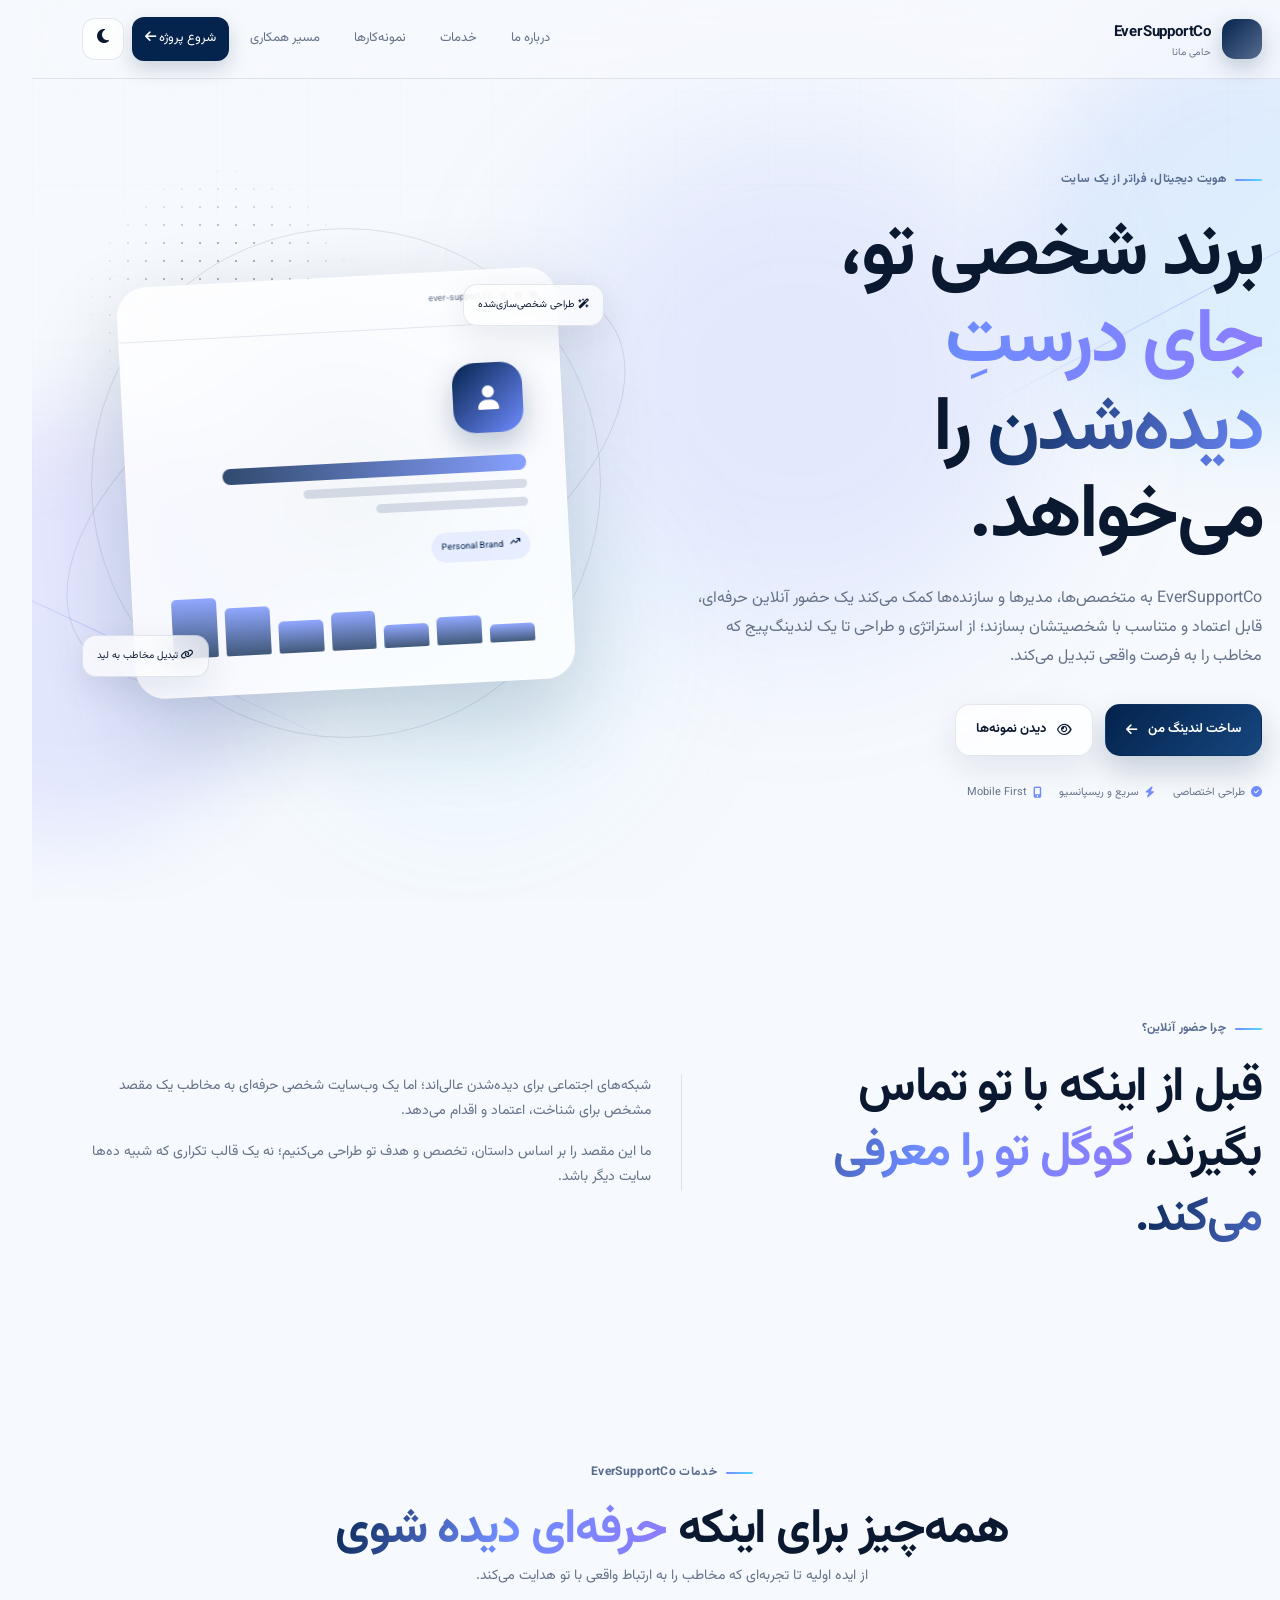
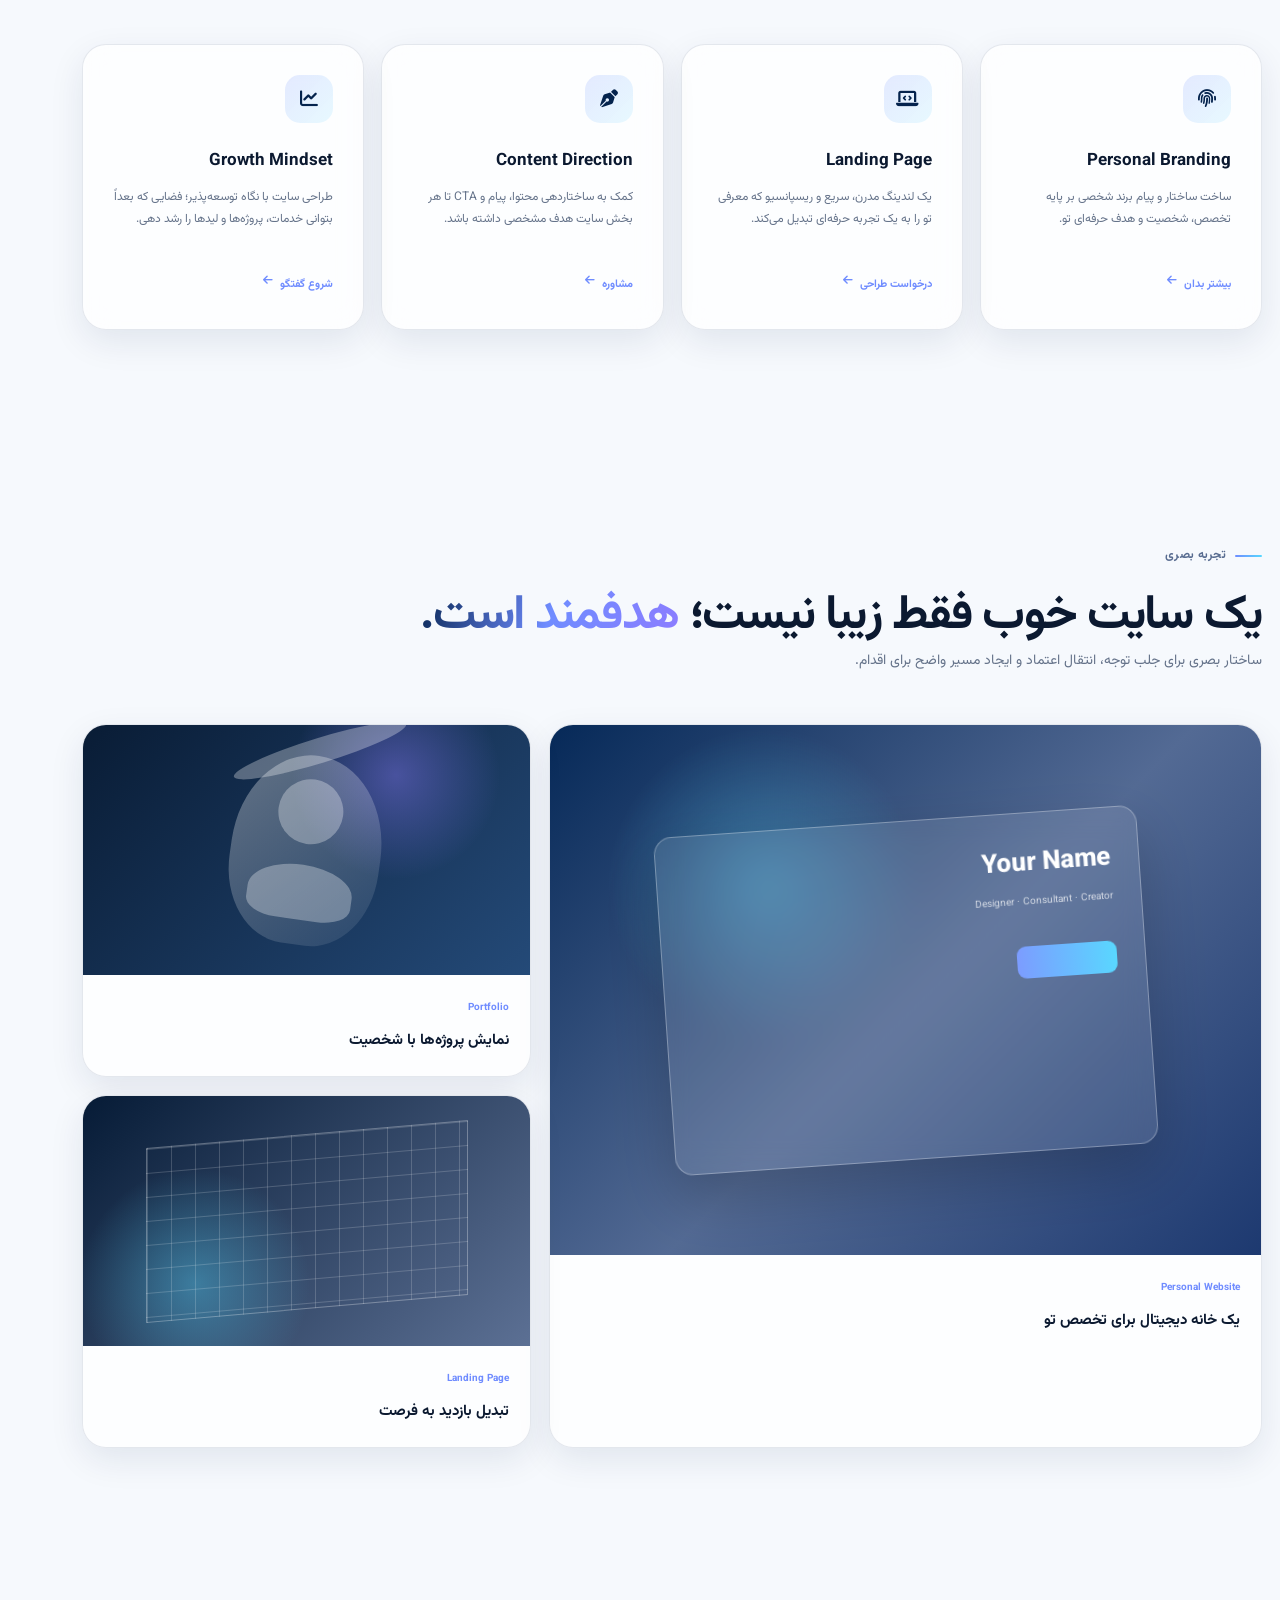
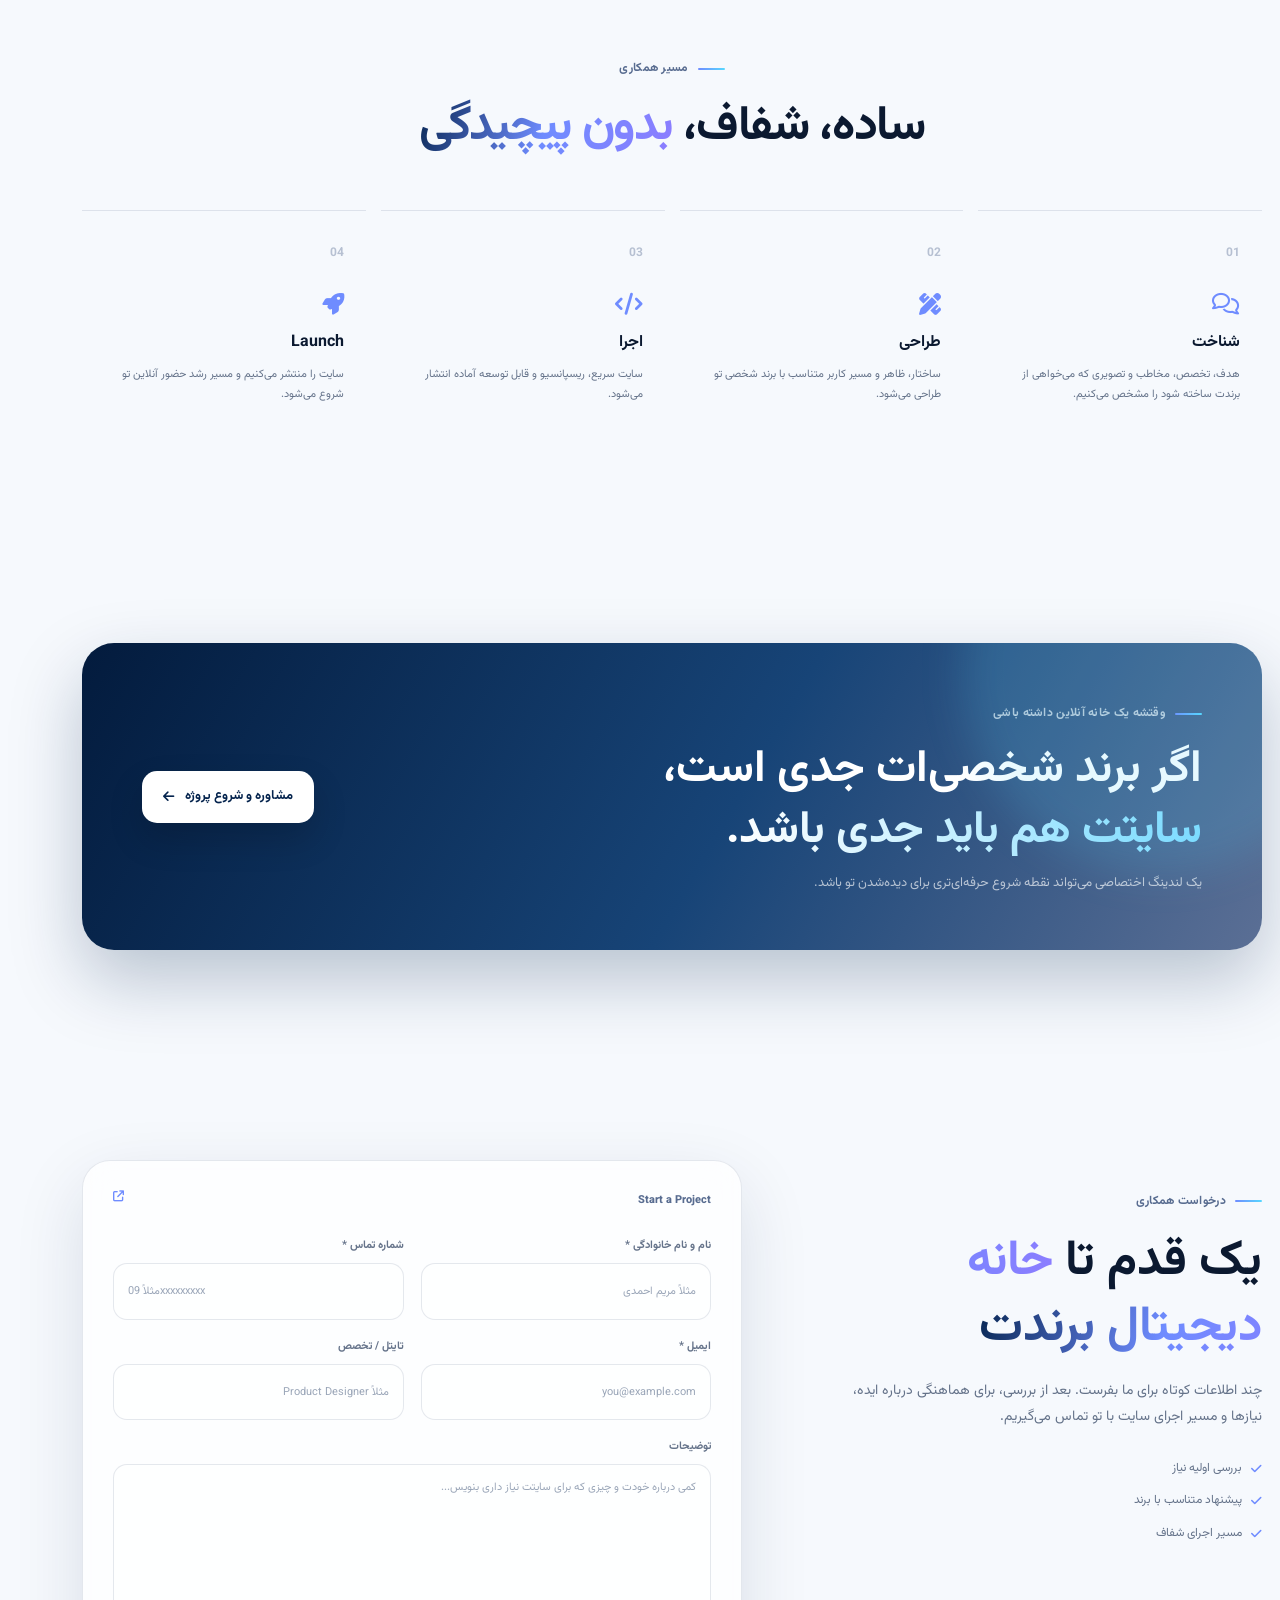
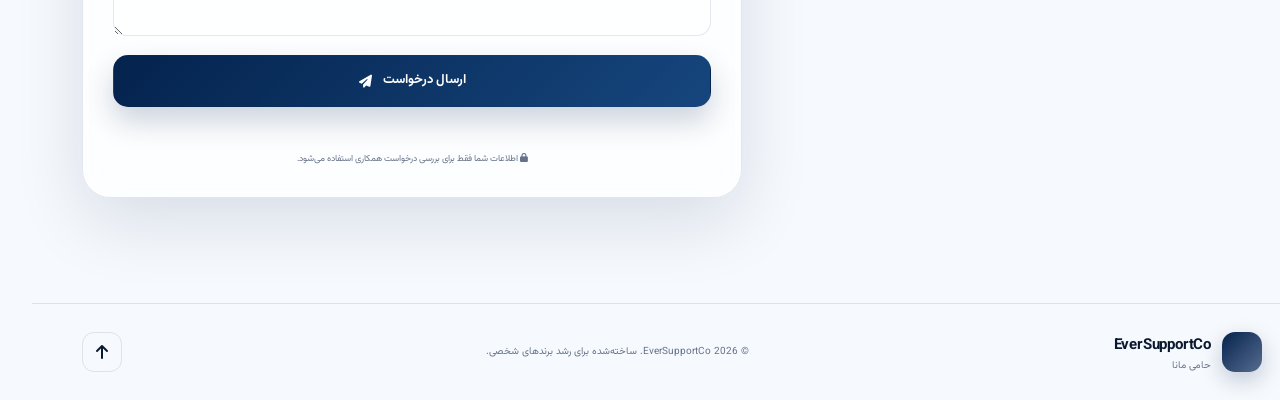
==== index.html @ e8e09025 "FullProject" ====
<!DOCTYPE html>
<html lang="fa" dir="rtl">
<head>
  <meta charset="UTF-8">
  <meta name="viewport" content="width=device-width, initial-scale=1.0">
  <meta name="description" content="EverSupportCo — ساخت هویت دیجیتال و لندینگ حرفه‌ای برای پرسونال برندینگ.">
  <meta name="theme-color" content="#04234d">
  <title>EverSupportCo | حامی مانا — Personal Branding</title>

  <!-- Vazirmatn -->
  <link rel="preconnect" href="https://fonts.googleapis.com">
  <link rel="preconnect" href="https://fonts.gstatic.com" crossorigin>
  <link href="https://fonts.googleapis.com/css2?family=Vazirmatn:wght@300;400;500;600;700;800;900&display=swap" rel="stylesheet">

  <!-- Font Awesome Free -->
  <link rel="stylesheet" href="https://cdnjs.cloudflare.com/ajax/libs/font-awesome/6.7.2/css/all.min.css">

  <link rel="stylesheet" href="style.css">
</head>
<body>
  <div class="page-bg" aria-hidden="true">
    <span class="blob blob-one"></span>
    <span class="blob blob-two"></span>
    <span class="blur-circle circle-one"></span>
    <span class="blur-circle circle-two"></span>
    <span class="grid-pattern"></span>
    <span class="dot-field"></span>
    <span class="line line-one"></span>
    <span class="line line-two"></span>
  </div>

  <header class="site-header" id="top">
    <nav class="navbar container" aria-label="منوی اصلی">
      <a class="brand" href="#top" aria-label="EverSupportCo">
        <span class="brand-mark"><i class="fa-solid fa-sparkles"></i></span>
        <span>
          <strong>EverSupportCo</strong>
          <small>حامی مانا</small>
        </span>
      </a>

      <button class="menu-toggle" id="menuToggle" aria-label="باز کردن منو" aria-expanded="false">
        <i class="fa-solid fa-bars"></i>
      </button>

      <div class="nav-links" id="navLinks">
        <a href="#about">درباره ما</a>
        <a href="#services">خدمات</a>
        <a href="#work">نمونه‌کارها</a>
        <a href="#process">مسیر همکاری</a>
        <a href="#lead" class="nav-cta">شروع پروژه <i class="fa-solid fa-arrow-left"></i></a>
        <button class="theme-toggle" id="themeToggle" aria-label="تغییر حالت روشن و تاریک">
          <i class="fa-solid fa-moon"></i>
        </button>
      </div>
    </nav>
  </header>

  <main>
    <section class="hero section container">
      <div class="hero-copy reveal">
        <div class="eyebrow"><span></span> هویت دیجیتال، فراتر از یک سایت</div>
        <h1>برند شخصی تو،<br><span>جای درستِ دیده‌شدن</span> را می‌خواهد.</h1>
        <p class="hero-text">
          EverSupportCo به متخصص‌ها، مدیرها و سازنده‌ها کمک می‌کند یک حضور آنلاین حرفه‌ای،
          قابل اعتماد و متناسب با شخصیتشان بسازند؛ از استراتژی و طراحی تا یک لندینگ‌پیج که
          مخاطب را به فرصت واقعی تبدیل می‌کند.
        </p>
        <div class="hero-actions">
          <a class="btn btn-primary" href="#lead">ساخت لندینگ من <i class="fa-solid fa-arrow-left"></i></a>
          <a class="btn btn-ghost" href="#work"><i class="fa-regular fa-eye"></i> دیدن نمونه‌ها</a>
        </div>
        <div class="hero-proof">
          <span><i class="fa-solid fa-circle-check"></i> طراحی اختصاصی</span>
          <span><i class="fa-solid fa-bolt"></i> سریع و ریسپانسیو</span>
          <span><i class="fa-solid fa-mobile-screen-button"></i> Mobile First</span>
        </div>
      </div>

      <div class="hero-visual reveal scale-in">
        <div class="hero-orbit orbit-a"></div>
        <div class="hero-orbit orbit-b"></div>
        <div class="hero-card glass-card">
          <div class="window-bar">
            <span></span><span></span><span></span>
            <small>ever-support.co</small>
          </div>
          <div class="mockup-content">
            <div class="mockup-avatar"><i class="fa-solid fa-user"></i></div>
            <div class="mockup-lines">
              <span class="wide"></span>
              <span></span>
              <span class="short"></span>
            </div>
            <div class="mockup-pill"><i class="fa-solid fa-arrow-trend-up"></i> Personal Brand</div>
            <div class="mockup-chart">
              <i></i><i></i><i></i><i></i><i></i><i></i><i></i>
            </div>
          </div>
        </div>
        <div class="floating-chip chip-one"><i class="fa-solid fa-wand-magic-sparkles"></i> طراحی شخصی‌سازی‌شده</div>
        <div class="floating-chip chip-two"><i class="fa-solid fa-link"></i> تبدیل مخاطب به لید</div>
      </div>
    </section>

    <section class="section intro" id="about">
      <div class="container two-col">
        <div class="section-heading reveal">
          <span class="eyebrow"><span></span> چرا حضور آنلاین؟</span>
          <h2>قبل از اینکه با تو تماس بگیرند، <em>گوگل تو را معرفی می‌کند.</em></h2>
        </div>
        <div class="intro-copy reveal">
          <p>
            شبکه‌های اجتماعی برای دیده‌شدن عالی‌اند؛ اما یک وب‌سایت شخصی حرفه‌ای به مخاطب
            یک مقصد مشخص برای شناخت، اعتماد و اقدام می‌دهد.
          </p>
          <p>
            ما این مقصد را بر اساس داستان، تخصص و هدف تو طراحی می‌کنیم؛ نه یک قالب تکراری
            که شبیه ده‌ها سایت دیگر باشد.
          </p>
        </div>
      </div>
    </section>

    <section class="section" id="services">
      <div class="container">
        <div class="section-heading centered reveal">
          <span class="eyebrow"><span></span> خدمات EverSupportCo</span>
          <h2>همه‌چیز برای اینکه <em>حرفه‌ای دیده شوی</em></h2>
          <p>از ایده اولیه تا تجربه‌ای که مخاطب را به ارتباط واقعی با تو هدایت می‌کند.</p>
        </div>

        <div class="service-grid">
          <article class="service-card reveal">
            <div class="icon-box"><i class="fa-solid fa-fingerprint"></i></div>
            <h3>Personal Branding</h3>
            <p>ساخت ساختار و پیام برند شخصی بر پایه تخصص، شخصیت و هدف حرفه‌ای تو.</p>
            <a href="#lead">بیشتر بدان <i class="fa-solid fa-arrow-left"></i></a>
          </article>
          <article class="service-card reveal">
            <div class="icon-box"><i class="fa-solid fa-laptop-code"></i></div>
            <h3>Landing Page</h3>
            <p>یک لندینگ مدرن، سریع و ریسپانسیو که معرفی تو را به یک تجربه حرفه‌ای تبدیل می‌کند.</p>
            <a href="#lead">درخواست طراحی <i class="fa-solid fa-arrow-left"></i></a>
          </article>
          <article class="service-card reveal">
            <div class="icon-box"><i class="fa-solid fa-pen-nib"></i></div>
            <h3>Content Direction</h3>
            <p>کمک به ساختاردهی محتوا، پیام و CTA تا هر بخش سایت هدف مشخصی داشته باشد.</p>
            <a href="#lead">مشاوره <i class="fa-solid fa-arrow-left"></i></a>
          </article>
          <article class="service-card reveal">
            <div class="icon-box"><i class="fa-solid fa-chart-line"></i></div>
            <h3>Growth Mindset</h3>
            <p>طراحی سایت با نگاه توسعه‌پذیر؛ فضایی که بعداً بتوانی خدمات، پروژه‌ها و لیدها را رشد دهی.</p>
            <a href="#lead">شروع گفتگو <i class="fa-solid fa-arrow-left"></i></a>
          </article>
        </div>
      </div>
    </section>

    <section class="section showcase" id="work">
      <div class="container">
        <div class="section-heading reveal">
          <span class="eyebrow"><span></span> تجربه بصری</span>
          <h2>یک سایت خوب فقط زیبا نیست؛ <em>هدفمند است.</em></h2>
          <p>ساختار بصری برای جلب توجه، انتقال اعتماد و ایجاد مسیر واضح برای اقدام.</p>
        </div>

        <div class="work-grid">
          <article class="work-card work-large reveal">
            <div class="work-image gradient-a">
              <div class="work-overlay"><i class="fa-solid fa-arrow-up-right-from-square"></i></div>
              <div class="mini-window">
                <div class="mini-title">Your Name</div>
                <div class="mini-subtitle">Designer · Consultant · Creator</div>
                <div class="mini-button"></div>
              </div>
            </div>
            <div class="work-info">
              <span>Personal Website</span>
              <h3>یک خانه دیجیتال برای تخصص تو</h3>
            </div>
          </article>

          <article class="work-card reveal">
            <div class="work-image gradient-b">
              <div class="work-overlay"><i class="fa-solid fa-arrow-up-right-from-square"></i></div>
              <div class="abstract-profile"><span></span><span></span><span></span></div>
            </div>
            <div class="work-info">
              <span>Portfolio</span>
              <h3>نمایش پروژه‌ها با شخصیت</h3>
            </div>
          </article>

          <article class="work-card reveal">
            <div class="work-image gradient-c">
              <div class="work-overlay"><i class="fa-solid fa-arrow-up-right-from-square"></i></div>
              <div class="abstract-grid"></div>
            </div>
            <div class="work-info">
              <span>Landing Page</span>
              <h3>تبدیل بازدید به فرصت</h3>
            </div>
          </article>
        </div>
      </div>
    </section>

    <section class="section process" id="process">
      <div class="container">
        <div class="section-heading centered reveal">
          <span class="eyebrow"><span></span> مسیر همکاری</span>
          <h2>ساده، شفاف، <em>بدون پیچیدگی</em></h2>
        </div>

        <div class="process-grid">
          <div class="process-step reveal">
            <b>01</b><i class="fa-regular fa-comments"></i>
            <h3>شناخت</h3>
            <p>هدف، تخصص، مخاطب و تصویری که می‌خواهی از برندت ساخته شود را مشخص می‌کنیم.</p>
          </div>
          <div class="process-step reveal">
            <b>02</b><i class="fa-solid fa-pen-ruler"></i>
            <h3>طراحی</h3>
            <p>ساختار، ظاهر و مسیر کاربر متناسب با برند شخصی تو طراحی می‌شود.</p>
          </div>
          <div class="process-step reveal">
            <b>03</b><i class="fa-solid fa-code"></i>
            <h3>اجرا</h3>
            <p>سایت سریع، ریسپانسیو و قابل توسعه آماده انتشار می‌شود.</p>
          </div>
          <div class="process-step reveal">
            <b>04</b><i class="fa-solid fa-rocket"></i>
            <h3>Launch</h3>
            <p>سایت را منتشر می‌کنیم و مسیر رشد حضور آنلاین تو شروع می‌شود.</p>
          </div>
        </div>
      </div>
    </section>

    <section class="section cta-section">
      <div class="container">
        <div class="cta-card reveal">
          <div class="cta-glow"></div>
          <div>
            <span class="eyebrow"><span></span> وقتشه یک خانه آنلاین داشته باشی</span>
            <h2>اگر برند شخصی‌ات جدی است،<br><em>سایتت هم باید جدی باشد.</em></h2>
            <p>یک لندینگ اختصاصی می‌تواند نقطه شروع حرفه‌ای‌تری برای دیده‌شدن تو باشد.</p>
          </div>
          <a class="btn btn-light" href="#lead">مشاوره و شروع پروژه <i class="fa-solid fa-arrow-left"></i></a>
        </div>
      </div>
    </section>

    <section class="section lead-section" id="lead">
      <div class="container lead-layout">
        <div class="lead-copy reveal">
          <span class="eyebrow"><span></span> درخواست همکاری</span>
          <h2>یک قدم تا <em>خانه دیجیتال برندت</em></h2>
          <p>
            چند اطلاعات کوتاه برای ما بفرست. بعد از بررسی، برای هماهنگی درباره ایده،
            نیازها و مسیر اجرای سایت با تو تماس می‌گیریم.
          </p>
          <div class="lead-points">
            <span><i class="fa-solid fa-check"></i> بررسی اولیه نیاز</span>
            <span><i class="fa-solid fa-check"></i> پیشنهاد متناسب با برند</span>
            <span><i class="fa-solid fa-check"></i> مسیر اجرای شفاف</span>
          </div>
        </div>

        <form class="lead-form glass-card reveal" id="leadForm">
          <div class="form-header">
            <span>Start a Project</span>
            <i class="fa-solid fa-arrow-up-right-from-square"></i>
          </div>

          <div class="form-grid">
            <label>
              <span>نام و نام خانوادگی *</span>
              <input type="text" name="fullName" autocomplete="name" required placeholder="مثلاً مریم احمدی">
            </label>
            <label>
              <span>شماره تماس *</span>
              <input type="tel" name="phone" autocomplete="tel" required placeholder="مثلاً 09xxxxxxxxx">
            </label>
            <label>
              <span>ایمیل *</span>
              <input type="email" name="email" autocomplete="email" required placeholder="you@example.com">
            </label>
            <label>
              <span>تایتل / تخصص</span>
              <input type="text" name="title" placeholder="مثلاً Product Designer">
            </label>
            <label class="full">
              <span>توضیحات</span>
              <textarea name="description" rows="5" placeholder="کمی درباره خودت و چیزی که برای سایتت نیاز داری بنویس..."></textarea>
            </label>
          </div>

          <button class="btn btn-primary submit-btn" type="submit">
            <span>ارسال درخواست</span>
            <i class="fa-solid fa-paper-plane"></i>
          </button>
          <p class="form-status" id="formStatus" role="status"></p>
          <small class="form-note"><i class="fa-solid fa-lock"></i> اطلاعات شما فقط برای بررسی درخواست همکاری استفاده می‌شود.</small>
        </form>
      </div>
    </section>
  </main>

  <footer class="footer">
    <div class="container footer-inner">
      <div class="brand">
        <span class="brand-mark"><i class="fa-solid fa-sparkles"></i></span>
        <span><strong>EverSupportCo</strong><small>حامی مانا</small></span>
      </div>
      <p>© <span id="year"></span> EverSupportCo. ساخته‌شده برای رشد برندهای شخصی.</p>
      <a href="#top" class="back-top" aria-label="بازگشت به بالا"><i class="fa-solid fa-arrow-up"></i></a>
    </div>
  </footer>

  <script src="script.js"></script>
</body>
</html>
---- style.css ----
:root {
  --navy: #04234d;
  --navy-2: #071b36;
  --slate: #586c90;
  --accent: #6f8cff;
  --accent-2: #8d7cff;
  --cyan: #57d8ff;
  --bg: #f6f9fd;
  --surface: rgba(255,255,255,.74);
  --surface-solid: #ffffff;
  --text: #0b1930;
  --muted: #65738a;
  --border: rgba(4,35,77,.10);
  --shadow: 0 24px 70px rgba(4,35,77,.12);
  --shadow-soft: 0 12px 35px rgba(4,35,77,.09);
  --radius: 24px;
  --container: 1180px;
}

[data-theme="dark"] {
  --bg: #06101f;
  --surface: rgba(10,25,45,.68);
  --surface-solid: #0b1a30;
  --text: #f1f6ff;
  --muted: #9eacc0;
  --border: rgba(255,255,255,.11);
  --shadow: 0 24px 80px rgba(0,0,0,.34);
  --shadow-soft: 0 12px 35px rgba(0,0,0,.28);
}

* { box-sizing: border-box; margin: 0; padding: 0; }
html { scroll-behavior: smooth; }
body {
  font-family: "Vazirmatn", sans-serif;
  background: var(--bg);
  color: var(--text);
  line-height: 1.8;
  overflow-x: hidden;
  transition: background .35s ease, color .35s ease;
}
a { color: inherit; text-decoration: none; }
button, input, textarea { font: inherit; }
button { cursor: pointer; }
.container { width: min(calc(100% - 40px), var(--container)); margin-inline: auto; }
.section { padding: 105px 0; position: relative; z-index: 2; }
.page-bg { position: fixed; inset: 0; pointer-events: none; overflow: hidden; z-index: 0; }
.blob, .blur-circle { position: absolute; border-radius: 50%; filter: blur(2px); }
.blob { width: 420px; height: 420px; opacity: .16; background: linear-gradient(135deg, var(--accent), var(--cyan)); filter: blur(45px); }
.blob-one { top: 3%; right: -140px; }
.blob-two { bottom: 7%; left: -170px; background: linear-gradient(135deg, var(--accent-2), var(--accent)); }
.blur-circle { width: 520px; height: 520px; background: rgba(111,140,255,.14); filter: blur(75px); }
.circle-one { top: 120px; right: 20%; }
.circle-two { top: 52%; left: 20%; width: 360px; height: 360px; background: rgba(87,216,255,.08); }
.grid-pattern {
  position: absolute; inset: 0; opacity: .22;
  background-image: linear-gradient(rgba(88,108,144,.08) 1px, transparent 1px), linear-gradient(90deg, rgba(88,108,144,.08) 1px, transparent 1px);
  background-size: 46px 46px;
  mask-image: linear-gradient(to bottom, black, transparent 75%);
}
.dot-field {
  position: absolute; width: 280px; height: 280px; left: 4%; top: 18%; opacity: .5;
  background-image: radial-gradient(var(--slate) 1.4px, transparent 1.4px); background-size: 18px 18px;
  mask-image: radial-gradient(circle, black 0 30%, transparent 70%);
}
.line { position: absolute; width: 500px; height: 1px; background: linear-gradient(90deg, transparent, rgba(111,140,255,.35), transparent); transform: rotate(-28deg); }
.line-one { top: 33%; right: -130px; }
.line-two { bottom: 28%; left: -150px; transform: rotate(25deg); }

.site-header {
  position: sticky; top: 0; z-index: 50;
  background: color-mix(in srgb, var(--bg) 74%, transparent);
  backdrop-filter: blur(18px); -webkit-backdrop-filter: blur(18px);
  border-bottom: 1px solid var(--border);
}
.navbar { min-height: 78px; display: flex; align-items: center; justify-content: space-between; gap: 25px; }
.brand { display: inline-flex; align-items: center; gap: 11px; }
.brand strong { display: block; font-size: 15px; letter-spacing: -.2px; }
.brand small { display: block; color: var(--muted); font-size: 10px; line-height: 1.3; }
.brand-mark {
  width: 40px; height: 40px; border-radius: 13px; display: grid; place-items: center; color: white;
  background: linear-gradient(135deg, var(--navy), var(--slate)); box-shadow: 0 8px 22px rgba(4,35,77,.22);
}
.nav-links { display: flex; align-items: center; gap: 8px; }
.nav-links > a { color: var(--muted); padding: 10px 13px; border-radius: 12px; font-size: 13px; transition: .25s ease; }
.nav-links > a:hover { color: var(--text); background: rgba(88,108,144,.09); transform: translateY(-1px); }
.nav-links .nav-cta { color: white; background: var(--navy); box-shadow: 0 8px 20px rgba(4,35,77,.18); }
.nav-links .nav-cta:hover { background: #07356f; color: white; }
.theme-toggle, .menu-toggle {
  border: 1px solid var(--border); background: var(--surface); color: var(--text);
  width: 42px; height: 42px; border-radius: 13px; transition: .25s ease;
}
.theme-toggle:hover, .menu-toggle:hover { transform: translateY(-2px); box-shadow: var(--shadow-soft); }
.menu-toggle { display: none; }

.hero { min-height: 700px; display: grid; grid-template-columns: 1.05fr .95fr; align-items: center; gap: 70px; padding-top: 85px; }
.eyebrow { display: inline-flex; align-items: center; gap: 9px; color: var(--slate); font-size: 12px; font-weight: 700; letter-spacing: .3px; }
.eyebrow > span { width: 27px; height: 2px; border-radius: 10px; background: linear-gradient(90deg, var(--accent), var(--cyan)); }
.hero h1 { margin-top: 19px; font-size: clamp(42px, 6vw, 76px); line-height: 1.15; letter-spacing: -2.8px; max-width: 720px; }
.hero h1 span, h2 em { font-style: normal; color: transparent; background: linear-gradient(110deg, var(--navy), var(--accent), var(--accent-2)); -webkit-background-clip: text; background-clip: text; }
.hero-text { margin-top: 24px; color: var(--muted); font-size: 16px; max-width: 650px; }
.hero-actions { display: flex; flex-wrap: wrap; gap: 12px; margin-top: 32px; }
.btn {
  min-height: 52px; padding: 0 20px; border-radius: 15px; display: inline-flex; align-items: center; justify-content: center; gap: 11px;
  border: 1px solid transparent; font-weight: 700; font-size: 13px; transition: transform .25s ease, box-shadow .25s ease, background .25s ease, border .25s ease;
}
.btn:hover { transform: translateY(-3px); }
.btn-primary { background: linear-gradient(135deg, var(--navy), #16467e); color: white; box-shadow: 0 14px 30px rgba(4,35,77,.2); }
.btn-primary:hover { box-shadow: 0 18px 38px rgba(4,35,77,.28); }
.btn-ghost { color: var(--text); background: var(--surface); border-color: var(--border); box-shadow: var(--shadow-soft); }
.btn-ghost:hover { border-color: rgba(88,108,144,.25); }
.btn-light { background: white; color: var(--navy); box-shadow: 0 16px 35px rgba(0,0,0,.16); }
.hero-proof { display: flex; flex-wrap: wrap; gap: 18px; margin-top: 27px; color: var(--muted); font-size: 11px; }
.hero-proof span { display: inline-flex; gap: 6px; align-items: center; }
.hero-proof i { color: var(--accent); }

.hero-visual { min-height: 510px; position: relative; display: grid; place-items: center; }
.hero-visual::before {
  content: ""; position: absolute; width: 440px; height: 440px; border-radius: 50%;
  background: radial-gradient(circle, rgba(88,108,144,.22), rgba(111,140,255,.08) 45%, transparent 70%);
  filter: blur(12px); animation: pulse 5s ease-in-out infinite;
}
.hero-card {
  position: relative; width: min(440px, 90%); min-height: 355px; overflow: hidden; z-index: 2;
  border: 1px solid rgba(255,255,255,.55); border-radius: 30px;
  background: linear-gradient(145deg, rgba(255,255,255,.78), rgba(236,243,252,.42));
  box-shadow: 0 35px 90px rgba(4,35,77,.2); backdrop-filter: blur(22px);
  transform: rotate(-3deg); transition: .45s ease;
}
.hero-card:hover { transform: rotate(0) translateY(-6px) scale(1.015); }
[data-theme="dark"] .hero-card { background: linear-gradient(145deg, rgba(24,48,79,.76), rgba(10,26,47,.58)); }
.window-bar { height: 54px; padding: 0 18px; display: flex; align-items: center; gap: 7px; border-bottom: 1px solid var(--border); }
.window-bar span { width: 8px; height: 8px; border-radius: 50%; background: var(--slate); opacity: .5; }
.window-bar small { margin-inline-start: auto; color: var(--muted); font-size: 9px; direction: ltr; }
.mockup-content { padding: 38px; }
.mockup-avatar { width: 70px; height: 70px; border-radius: 22px; display: grid; place-items: center; color: white; font-size: 24px; background: linear-gradient(135deg, var(--navy), var(--accent)); box-shadow: 0 12px 30px rgba(4,35,77,.25); }
.mockup-lines { margin-top: 23px; display: grid; gap: 9px; }
.mockup-lines span { display: block; height: 9px; width: 62%; border-radius: 20px; background: rgba(88,108,144,.22); }
.mockup-lines .wide { width: 84%; height: 16px; background: linear-gradient(90deg, var(--navy), var(--accent)); opacity: .82; }
.mockup-lines .short { width: 42%; }
.mockup-pill { display: inline-flex; gap: 7px; margin-top: 23px; padding: 7px 10px; border-radius: 99px; font-size: 9px; color: var(--navy); background: rgba(111,140,255,.12); }
.mockup-chart { display: flex; align-items: end; gap: 8px; height: 62px; margin-top: 20px; }
.mockup-chart i { width: 14%; border-radius: 5px 5px 2px 2px; background: linear-gradient(to top, var(--navy), var(--accent)); opacity: .75; }
.mockup-chart i:nth-child(1){height:30%}.mockup-chart i:nth-child(2){height:45%}.mockup-chart i:nth-child(3){height:38%}.mockup-chart i:nth-child(4){height:62%}.mockup-chart i:nth-child(5){height:52%}.mockup-chart i:nth-child(6){height:78%}.mockup-chart i:nth-child(7){height:95%}
.floating-chip { position: absolute; z-index: 4; padding: 11px 14px; border: 1px solid var(--border); border-radius: 14px; background: var(--surface); backdrop-filter: blur(18px); box-shadow: var(--shadow-soft); font-size: 10px; color: var(--text); animation: float 4s ease-in-out infinite; }
.chip-one { top: 11%; right: 1%; }
.chip-two { bottom: 12%; left: 0; animation-delay: -1.5s; }
.hero-orbit { position: absolute; border: 1px solid rgba(88,108,144,.17); border-radius: 50%; }
.orbit-a { width: 510px; height: 510px; }
.orbit-b { width: 620px; height: 310px; transform: rotate(-30deg); }

.two-col { display: grid; grid-template-columns: .9fr 1.1fr; gap: 90px; align-items: center; }
.section-heading h2 { margin-top: 16px; font-size: clamp(31px, 4vw, 48px); line-height: 1.35; letter-spacing: -1.3px; }
.section-heading p, .intro-copy p { color: var(--muted); font-size: 14px; max-width: 670px; }
.intro-copy { border-right: 1px solid var(--border); padding-right: 30px; }
.intro-copy p + p { margin-top: 16px; }

.centered { text-align: center; display: flex; align-items: center; flex-direction: column; }
.centered .eyebrow { justify-content: center; }
.service-grid { display: grid; grid-template-columns: repeat(4,1fr); gap: 17px; margin-top: 55px; }
.service-card {
  padding: 30px; border: 1px solid var(--border); border-radius: var(--radius); background: var(--surface);
  backdrop-filter: blur(16px); box-shadow: var(--shadow-soft); transition: .3s ease; position: relative; overflow: hidden;
}
.service-card::before { content:""; position:absolute; inset:0; background: radial-gradient(circle at top right, rgba(111,140,255,.13), transparent 42%); opacity:0; transition:.3s ease; }
.service-card:hover { transform: translateY(-8px); border-color: rgba(88,108,144,.23); box-shadow: var(--shadow); }
.service-card:hover::before { opacity:1; }
.icon-box { width: 48px; height: 48px; border-radius: 15px; display:grid; place-items:center; color: var(--navy); background: linear-gradient(135deg, rgba(111,140,255,.18), rgba(87,216,255,.13)); font-size: 18px; }
.service-card h3 { margin-top: 23px; font-size: 17px; }
.service-card p { color: var(--muted); font-size: 12px; margin-top: 10px; min-height: 70px; }
.service-card a { display:inline-flex; gap:7px; color: var(--accent); font-size:11px; font-weight:700; margin-top:18px; transition:.25s; }
.service-card a:hover { gap: 11px; }

.work-grid { display:grid; grid-template-columns: 1.35fr .85fr; gap:18px; margin-top:50px; }
.work-card { border:1px solid var(--border); border-radius:var(--radius); background:var(--surface); overflow:hidden; box-shadow:var(--shadow-soft); transition:.3s ease; }
.work-card:hover { transform: translateY(-7px); box-shadow:var(--shadow); }
.work-large { grid-row: span 2; }
.work-image { min-height: 250px; position:relative; overflow:hidden; display:grid; place-items:center; transition:.5s ease; }
.work-large .work-image { min-height: 530px; }
.work-card:hover .work-image { transform: scale(1.015); }
.gradient-a { background: radial-gradient(circle at 30% 30%, rgba(87,216,255,.35), transparent 25%), linear-gradient(135deg, #062958, #536a94 52%, #1d3970); }
.gradient-b { background: radial-gradient(circle at 70% 20%, rgba(141,124,255,.42), transparent 28%), linear-gradient(135deg, #091c35, #244a78); }
.gradient-c { background: radial-gradient(circle at 25% 75%, rgba(87,216,255,.4), transparent 30%), linear-gradient(135deg, #061b36, #5c7094); }
.work-overlay { position:absolute; inset:0; display:grid; place-items:center; background:rgba(4,35,77,.28); color:white; opacity:0; transition:.3s; }
.work-card:hover .work-overlay { opacity:1; }
.mini-window { width:68%; height:64%; border-radius:18px; background:rgba(255,255,255,.1); border:1px solid rgba(255,255,255,.3); backdrop-filter:blur(16px); padding:28px; color:white; transform:rotate(-4deg); box-shadow:0 25px 60px rgba(0,0,0,.2); }
.mini-title { font-size:26px; font-weight:800; }
.mini-subtitle { font-size:10px; opacity:.72; margin-top:5px; direction:ltr; text-align:right; }
.mini-button { width:100px; height:32px; border-radius:9px; margin-top:35px; background:linear-gradient(90deg,#7c9cff,#59d7ff); }
.abstract-profile { width:150px; height:190px; border-radius:50% 50% 42% 42%; background:linear-gradient(135deg,rgba(255,255,255,.35),rgba(255,255,255,.06)); position:relative; transform:rotate(8deg); }
.abstract-profile span { position:absolute; border-radius:50%; background:rgba(255,255,255,.3); }
.abstract-profile span:nth-child(1){width:65px;height:65px;top:24px;left:42px}.abstract-profile span:nth-child(2){width:105px;height:55px;bottom:25px;left:22px;border-radius:50% 50% 30% 30%}.abstract-profile span:nth-child(3){width:180px;height:25px;top:-18px;left:-15px;transform:rotate(-25deg)}
.abstract-grid { width:72%; height:70%; border:1px solid rgba(255,255,255,.3); background-image:linear-gradient(rgba(255,255,255,.18) 1px,transparent 1px),linear-gradient(90deg,rgba(255,255,255,.18) 1px,transparent 1px); background-size:24px 24px; transform:skewY(-5deg); }
.work-info { padding:18px 21px 22px; }
.work-info span { font-size:10px; color:var(--accent); font-weight:700; }
.work-info h3 { font-size:15px; margin-top:5px; }

.process-grid { display:grid; grid-template-columns:repeat(4,1fr); gap:15px; margin-top:50px; }
.process-step { position:relative; padding:28px 22px; border-top:1px solid var(--border); transition:.3s; }
.process-step:hover { border-top-color:var(--accent); transform:translateY(-4px); }
.process-step b { color:rgba(88,108,144,.4); font-size:12px; }
.process-step i { display:block; color:var(--accent); font-size:22px; margin:25px 0 14px; }
.process-step h3 { font-size:16px; }
.process-step p { color:var(--muted); font-size:11px; margin-top:7px; }

.cta-card { position:relative; overflow:hidden; padding:55px 60px; border-radius:32px; color:white; background:linear-gradient(120deg,#031b3d,#174477 55%,#5b6f95); box-shadow:0 30px 70px rgba(4,35,77,.25); display:flex; align-items:center; justify-content:space-between; gap:40px; }
.cta-card .eyebrow { color:rgba(255,255,255,.68); }
.cta-card h2 { font-size:clamp(29px,4vw,45px); line-height:1.35; margin-top:14px; }
.cta-card h2 em { background:linear-gradient(90deg,#fff,#83ddff); -webkit-background-clip:text; background-clip:text; }
.cta-card p { color:rgba(255,255,255,.65); font-size:13px; margin-top:10px; }
.cta-glow { position:absolute; width:400px;height:400px;border-radius:50%;right:-100px;top:-170px;background:rgba(87,216,255,.15);filter:blur(20px); }

.lead-layout { display:grid; grid-template-columns:.8fr 1.2fr; gap:80px; align-items:start; }
.lead-copy { padding-top:25px; }
.lead-copy h2 { font-size:clamp(32px,4vw,49px); line-height:1.35; margin-top:15px; }
.lead-copy h2 em { font-style:normal; }
.lead-copy > p { color:var(--muted); font-size:14px; margin-top:18px; max-width:470px; }
.lead-points { display:grid; gap:11px; margin-top:28px; color:var(--muted); font-size:12px; }
.lead-points span { display:flex; align-items:center; gap:9px; }
.lead-points i { color:var(--accent); }
.lead-form { padding:30px; border:1px solid var(--border); border-radius:28px; background:var(--surface); backdrop-filter:blur(20px); box-shadow:var(--shadow); }
.form-header { display:flex; justify-content:space-between; color:var(--slate); font-size:11px; font-weight:800; margin-bottom:25px; }
.form-header i { color:var(--accent); }
.form-grid { display:grid; grid-template-columns:1fr 1fr; gap:17px; }
.form-grid label { display:grid; gap:7px; }
.form-grid label.full { grid-column:1/-1; }
.form-grid label > span { font-size:11px; font-weight:700; color:var(--muted); }
input, textarea { width:100%; border:1px solid var(--border); border-radius:14px; outline:none; color:var(--text); background:rgba(255,255,255,.5); padding:13px 14px; transition:.25s; }
[data-theme="dark"] input, [data-theme="dark"] textarea { background:rgba(0,0,0,.12); }
input::placeholder, textarea::placeholder { color:#9aa6b8; font-size:11px; }
input:focus, textarea:focus { border-color:rgba(111,140,255,.65); box-shadow:0 0 0 4px rgba(111,140,255,.1); }
textarea { resize:vertical; min-height:125px; }
.submit-btn { width:100%; margin-top:19px; }
.form-status { min-height:24px; margin-top:12px; font-size:11px; text-align:center; }
.form-status.success { color:#17834b; }
.form-status.error { color:#c33b4b; }
.form-note { display:block; color:var(--muted); font-size:9px; text-align:center; margin-top:8px; }

.footer { position:relative; z-index:2; border-top:1px solid var(--border); padding:28px 0; }
.footer-inner { display:flex; align-items:center; justify-content:space-between; gap:20px; }
.footer p { color:var(--muted); font-size:10px; }
.back-top { width:40px;height:40px;border:1px solid var(--border);border-radius:12px;display:grid;place-items:center;transition:.25s; }
.back-top:hover { transform:translateY(-3px); box-shadow:var(--shadow-soft); }

.glass-card { background:var(--surface); backdrop-filter:blur(18px); -webkit-backdrop-filter:blur(18px); }
.reveal { opacity:0; transform:translateY(35px); transition:opacity .75s ease, transform .75s ease; }
.reveal.visible { opacity:1; transform:translateY(0); }
.scale-in { opacity:0; transform:scale(.93); transition:opacity .9s ease, transform .9s ease; }
.scale-in.visible { opacity:1; transform:scale(1); }

@keyframes float { 0%,100%{transform:translateY(0)} 50%{transform:translateY(-10px)} }
@keyframes pulse { 0%,100%{transform:scale(.95);opacity:.7} 50%{transform:scale(1.05);opacity:1} }

@media (max-width: 980px) {
  .hero { grid-template-columns:1fr; gap:30px; padding-top:65px; }
  .hero-copy { text-align:center; display:flex; flex-direction:column; align-items:center; }
  .hero-text { max-width:750px; }
  .hero-visual { min-height:460px; }
  .service-grid { grid-template-columns:1fr 1fr; }
  .two-col, .lead-layout { grid-template-columns:1fr; gap:35px; }
  .intro-copy { border-right:0; padding-right:0; }
  .work-grid { grid-template-columns:1fr 1fr; }
  .work-large { grid-row:auto; grid-column:1/-1; }
  .work-large .work-image { min-height:400px; }
  .process-grid { grid-template-columns:1fr 1fr; }
  .cta-card { flex-direction:column; align-items:flex-start; }
}
@media (max-width: 720px) {
  .container { width:min(calc(100% - 28px), var(--container)); }
  .section { padding:75px 0; }
  .navbar { min-height:68px; }
  .menu-toggle { display:grid; place-items:center; }
  .nav-links {
    position:absolute; top:calc(100% + 8px); right:14px; left:14px; padding:12px;
    background:var(--surface-solid); border:1px solid var(--border); border-radius:20px; box-shadow:var(--shadow);
    display:flex; flex-direction:column; align-items:stretch; opacity:0; visibility:hidden; transform:translateY(-8px); transition:.25s;
  }
  .nav-links.open { opacity:1; visibility:visible; transform:translateY(0); }
  .nav-links > a { text-align:center; }
  .nav-links .theme-toggle { align-self:center; }
  .hero h1 { font-size:43px; letter-spacing:-1.8px; }
  .hero-visual { min-height:400px; }
  .hero-card { width:92%; min-height:320px; }
  .orbit-a { width:390px; height:390px; }
  .orbit-b { width:450px; height:240px; }
  .chip-one { right:-4px; top:8%; }
  .chip-two { left:-4px; bottom:8%; }
  .service-grid, .work-grid, .process-grid, .form-grid { grid-template-columns:1fr; }
  .work-large { grid-column:auto; }
  .work-large .work-image { min-height:300px; }
  .form-grid label.full { grid-column:auto; }
  .cta-card { padding:38px 28px; border-radius:25px; }
  .lead-form { padding:21px; }
  .footer-inner { flex-wrap:wrap; }
  .footer p { order:3; width:100%; }
}
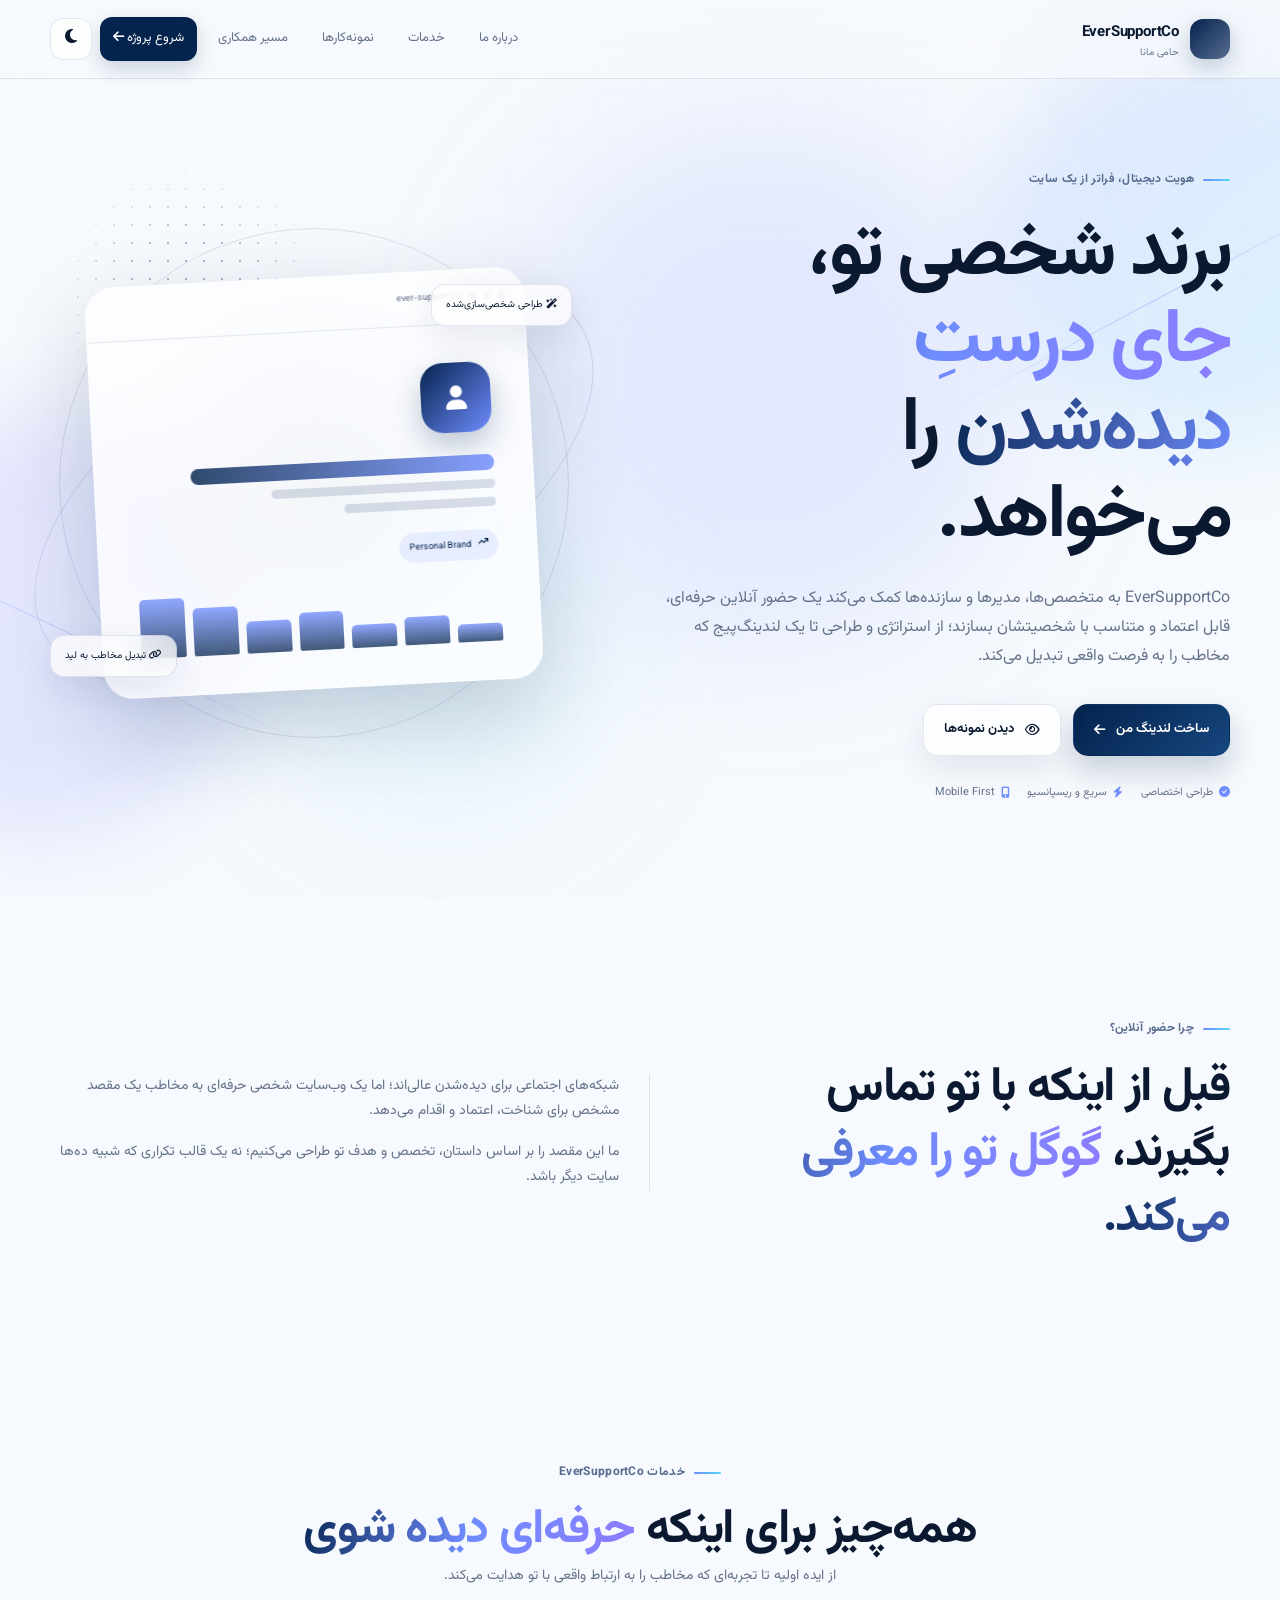
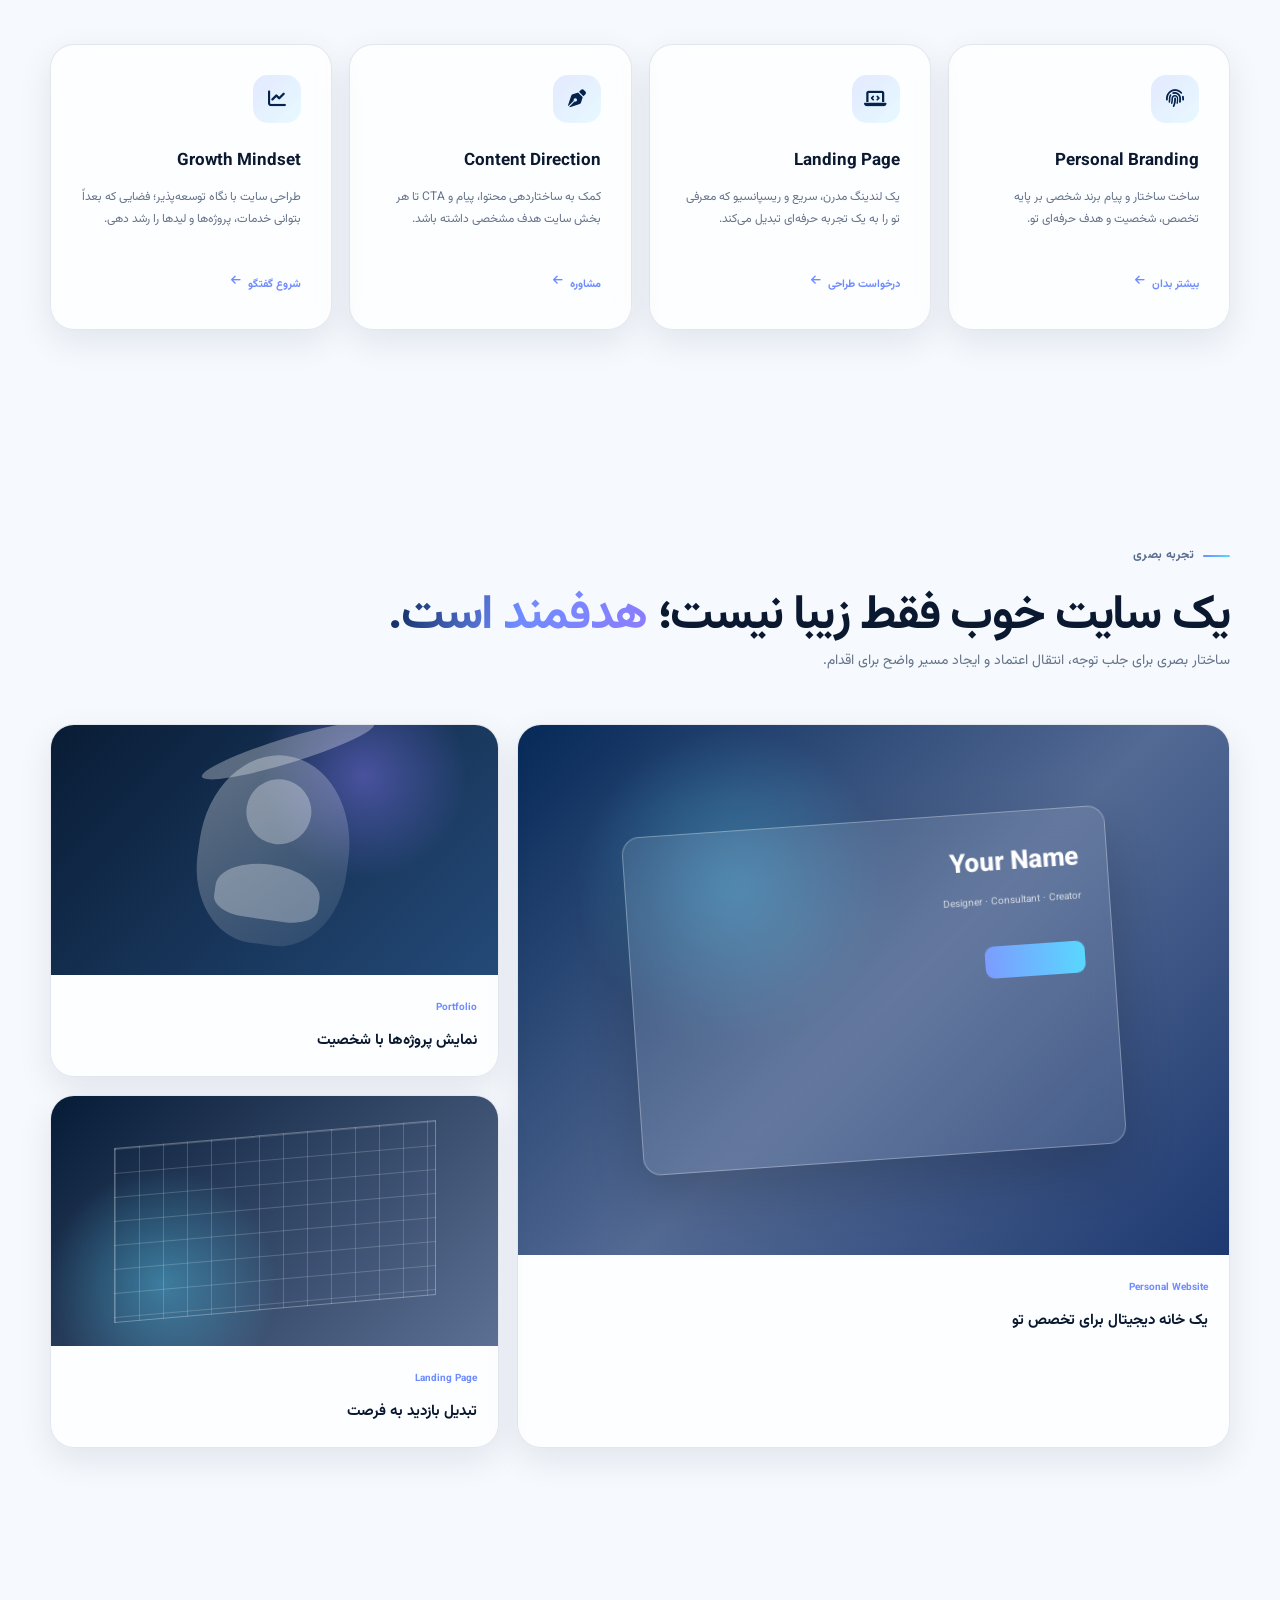
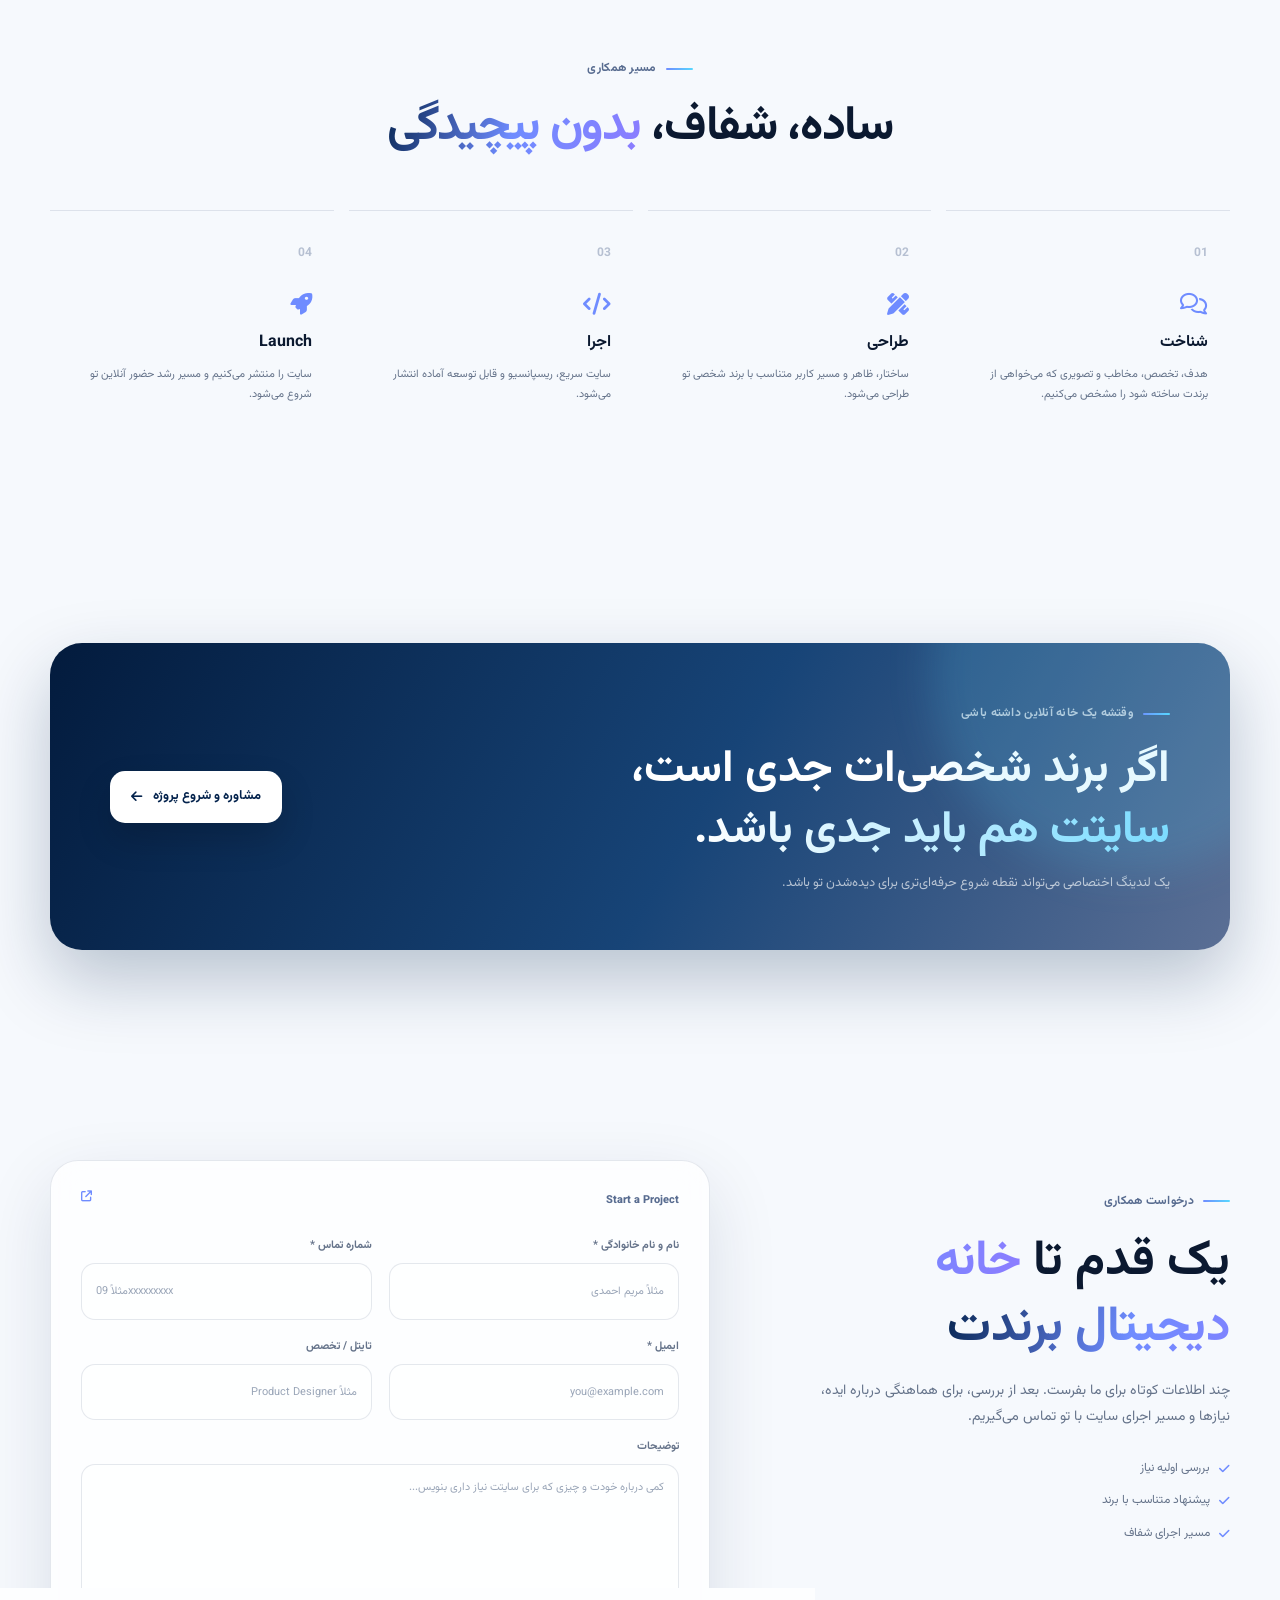
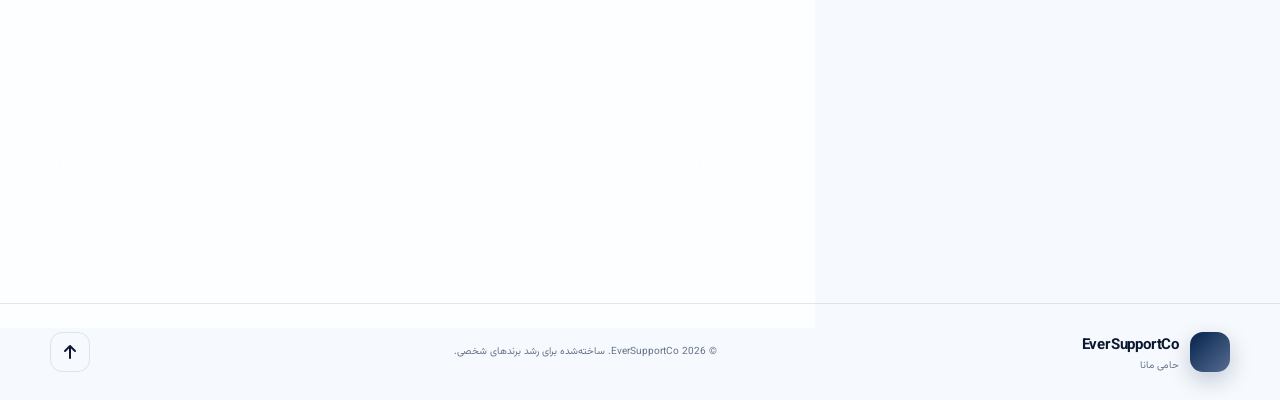
==== commit 50edc1e7: "upolading fav icon" ====
--- a/index.html
+++ b/index.html
@@ -1,326 +1,455 @@
-<!DOCTYPE html>
+<!doctype html>
 <html lang="fa" dir="rtl">
-<head>
-  <meta charset="UTF-8">
-  <meta name="viewport" content="width=device-width, initial-scale=1.0">
-  <meta name="description" content="EverSupportCo — ساخت هویت دیجیتال و لندینگ حرفه‌ای برای پرسونال برندینگ.">
-  <meta name="theme-color" content="#04234d">
-  <title>EverSupportCo | حامی مانا — Personal Branding</title>
-
-  <!-- Vazirmatn -->
-  <link rel="preconnect" href="https://fonts.googleapis.com">
-  <link rel="preconnect" href="https://fonts.gstatic.com" crossorigin>
-  <link href="https://fonts.googleapis.com/css2?family=Vazirmatn:wght@300;400;500;600;700;800;900&display=swap" rel="stylesheet">
-
-  <!-- Font Awesome Free -->
-  <link rel="stylesheet" href="https://cdnjs.cloudflare.com/ajax/libs/font-awesome/6.7.2/css/all.min.css">
-
-  <link rel="stylesheet" href="style.css">
-</head>
-<body>
-  <div class="page-bg" aria-hidden="true">
-    <span class="blob blob-one"></span>
-    <span class="blob blob-two"></span>
-    <span class="blur-circle circle-one"></span>
-    <span class="blur-circle circle-two"></span>
-    <span class="grid-pattern"></span>
-    <span class="dot-field"></span>
-    <span class="line line-one"></span>
-    <span class="line line-two"></span>
-  </div>
-
-  <header class="site-header" id="top">
-    <nav class="navbar container" aria-label="منوی اصلی">
-      <a class="brand" href="#top" aria-label="EverSupportCo">
-        <span class="brand-mark"><i class="fa-solid fa-sparkles"></i></span>
-        <span>
-          <strong>EverSupportCo</strong>
-          <small>حامی مانا</small>
-        </span>
-      </a>
-
-      <button class="menu-toggle" id="menuToggle" aria-label="باز کردن منو" aria-expanded="false">
-        <i class="fa-solid fa-bars"></i>
-      </button>
-
-      <div class="nav-links" id="navLinks">
-        <a href="#about">درباره ما</a>
-        <a href="#services">خدمات</a>
-        <a href="#work">نمونه‌کارها</a>
-        <a href="#process">مسیر همکاری</a>
-        <a href="#lead" class="nav-cta">شروع پروژه <i class="fa-solid fa-arrow-left"></i></a>
-        <button class="theme-toggle" id="themeToggle" aria-label="تغییر حالت روشن و تاریک">
-          <i class="fa-solid fa-moon"></i>
+  <head>
+    <meta charset="UTF-8" />
+    <meta name="viewport" content="width=device-width, initial-scale=1.0" />
+    <meta
+      name="description"
+      content="EverSupportCo — ساخت هویت دیجیتال و لندینگ حرفه‌ای برای پرسونال برندینگ."
+    />
+    <meta name="theme-color" content="#04234d" />
+    <title>EverSupportCo | حامی مانا — Personal Branding</title>
+    <link rel="icon" type="image/png" href="/Public/logo.png" />
+    <!-- Vazirmatn -->
+    <link rel="preconnect" href="https://fonts.googleapis.com" />
+    <link rel="preconnect" href="https://fonts.gstatic.com" crossorigin />
+    <link
+      href="https://fonts.googleapis.com/css2?family=Vazirmatn:wght@300;400;500;600;700;800;900&display=swap"
+      rel="stylesheet"
+    />
+
+    <!-- Font Awesome Free -->
+    <link
+      rel="stylesheet"
+      href="https://cdnjs.cloudflare.com/ajax/libs/font-awesome/6.4.2/css/all.min.css"
+    />
+
+    <link rel="stylesheet" href="style.css" />
+  </head>
+  <body>
+    <div class="page-bg" aria-hidden="true">
+      <span class="blob blob-one"></span>
+      <span class="blob blob-two"></span>
+      <span class="blur-circle circle-one"></span>
+      <span class="blur-circle circle-two"></span>
+      <span class="grid-pattern"></span>
+      <span class="dot-field"></span>
+      <span class="line line-one"></span>
+      <span class="line line-two"></span>
+    </div>
+
+    <header class="site-header" id="top">
+      <nav class="navbar container" aria-label="منوی اصلی">
+        <a class="brand" href="#top" aria-label="EverSupportCo">
+          <span class="brand-mark"><i class="fa-solid fa-sparkles"></i></span>
+          <span>
+            <strong>EverSupportCo</strong>
+            <small>حامی مانا</small>
+          </span>
+        </a>
+
+        <button
+          class="menu-toggle"
+          id="menuToggle"
+          aria-label="باز کردن منو"
+          aria-expanded="false"
+        >
+          <i class="fa-solid fa-bars"></i>
         </button>
+
+        <div class="nav-links" id="navLinks">
+          <a href="#about">درباره ما</a>
+          <a href="#services">خدمات</a>
+          <a href="#work">نمونه‌کارها</a>
+          <a href="#process">مسیر همکاری</a>
+          <a href="#lead" class="nav-cta"
+            >شروع پروژه <i class="fa-solid fa-arrow-left"></i
+          ></a>
+          <button
+            class="theme-toggle"
+            id="themeToggle"
+            aria-label="تغییر حالت روشن و تاریک"
+          >
+            <i class="fa-solid fa-moon"></i>
+          </button>
+        </div>
+      </nav>
+    </header>
+
+    <main>
+      <section class="hero section container">
+        <div class="hero-copy reveal">
+          <div class="eyebrow">
+            <span></span> هویت دیجیتال، فراتر از یک سایت
+          </div>
+          <h1>
+            برند شخصی تو،<br /><span>جای درستِ دیده‌شدن</span> را می‌خواهد.
+          </h1>
+          <p class="hero-text">
+            EverSupportCo به متخصص‌ها، مدیرها و سازنده‌ها کمک می‌کند یک حضور
+            آنلاین حرفه‌ای، قابل اعتماد و متناسب با شخصیتشان بسازند؛ از استراتژی
+            و طراحی تا یک لندینگ‌پیج که مخاطب را به فرصت واقعی تبدیل می‌کند.
+          </p>
+          <div class="hero-actions">
+            <a class="btn btn-primary" href="#lead"
+              >ساخت لندینگ من <i class="fa-solid fa-arrow-left"></i
+            ></a>
+            <a class="btn btn-ghost" href="#work"
+              ><i class="fa-regular fa-eye"></i> دیدن نمونه‌ها</a
+            >
+          </div>
+          <div class="hero-proof">
+            <span><i class="fa-solid fa-circle-check"></i> طراحی اختصاصی</span>
+            <span><i class="fa-solid fa-bolt"></i> سریع و ریسپانسیو</span>
+            <span
+              ><i class="fa-solid fa-mobile-screen-button"></i> Mobile
+              First</span
+            >
+          </div>
+        </div>
+
+        <div class="hero-visual reveal scale-in">
+          <div class="hero-orbit orbit-a"></div>
+          <div class="hero-orbit orbit-b"></div>
+          <div class="hero-card glass-card">
+            <div class="window-bar">
+              <span></span><span></span><span></span>
+              <small>ever-support.co</small>
+            </div>
+            <div class="mockup-content">
+              <div class="mockup-avatar"><i class="fa-solid fa-user"></i></div>
+              <div class="mockup-lines">
+                <span class="wide"></span>
+                <span></span>
+                <span class="short"></span>
+              </div>
+              <div class="mockup-pill">
+                <i class="fa-solid fa-arrow-trend-up"></i> Personal Brand
+              </div>
+              <div class="mockup-chart">
+                <i></i><i></i><i></i><i></i><i></i><i></i><i></i>
+              </div>
+            </div>
+          </div>
+          <div class="floating-chip chip-one">
+            <i class="fa-solid fa-wand-magic-sparkles"></i> طراحی شخصی‌سازی‌شده
+          </div>
+          <div class="floating-chip chip-two">
+            <i class="fa-solid fa-link"></i> تبدیل مخاطب به لید
+          </div>
+        </div>
+      </section>
+
+      <section class="section intro" id="about">
+        <div class="container two-col">
+          <div class="section-heading reveal">
+            <span class="eyebrow"><span></span> چرا حضور آنلاین؟</span>
+            <h2>
+              قبل از اینکه با تو تماس بگیرند، <em>گوگل تو را معرفی می‌کند.</em>
+            </h2>
+          </div>
+          <div class="intro-copy reveal">
+            <p>
+              شبکه‌های اجتماعی برای دیده‌شدن عالی‌اند؛ اما یک وب‌سایت شخصی
+              حرفه‌ای به مخاطب یک مقصد مشخص برای شناخت، اعتماد و اقدام می‌دهد.
+            </p>
+            <p>
+              ما این مقصد را بر اساس داستان، تخصص و هدف تو طراحی می‌کنیم؛ نه یک
+              قالب تکراری که شبیه ده‌ها سایت دیگر باشد.
+            </p>
+          </div>
+        </div>
+      </section>
+
+      <section class="section" id="services">
+        <div class="container">
+          <div class="section-heading centered reveal">
+            <span class="eyebrow"><span></span> خدمات EverSupportCo</span>
+            <h2>همه‌چیز برای اینکه <em>حرفه‌ای دیده شوی</em></h2>
+            <p>
+              از ایده اولیه تا تجربه‌ای که مخاطب را به ارتباط واقعی با تو هدایت
+              می‌کند.
+            </p>
+          </div>
+
+          <div class="service-grid">
+            <article class="service-card reveal">
+              <div class="icon-box">
+                <i class="fa-solid fa-fingerprint"></i>
+              </div>
+              <h3>Personal Branding</h3>
+              <p>
+                ساخت ساختار و پیام برند شخصی بر پایه تخصص، شخصیت و هدف حرفه‌ای
+                تو.
+              </p>
+              <a href="#lead"
+                >بیشتر بدان <i class="fa-solid fa-arrow-left"></i
+              ></a>
+            </article>
+            <article class="service-card reveal">
+              <div class="icon-box">
+                <i class="fa-solid fa-laptop-code"></i>
+              </div>
+              <h3>Landing Page</h3>
+              <p>
+                یک لندینگ مدرن، سریع و ریسپانسیو که معرفی تو را به یک تجربه
+                حرفه‌ای تبدیل می‌کند.
+              </p>
+              <a href="#lead"
+                >درخواست طراحی <i class="fa-solid fa-arrow-left"></i
+              ></a>
+            </article>
+            <article class="service-card reveal">
+              <div class="icon-box"><i class="fa-solid fa-pen-nib"></i></div>
+              <h3>Content Direction</h3>
+              <p>
+                کمک به ساختاردهی محتوا، پیام و CTA تا هر بخش سایت هدف مشخصی
+                داشته باشد.
+              </p>
+              <a href="#lead">مشاوره <i class="fa-solid fa-arrow-left"></i></a>
+            </article>
+            <article class="service-card reveal">
+              <div class="icon-box"><i class="fa-solid fa-chart-line"></i></div>
+              <h3>Growth Mindset</h3>
+              <p>
+                طراحی سایت با نگاه توسعه‌پذیر؛ فضایی که بعداً بتوانی خدمات،
+                پروژه‌ها و لیدها را رشد دهی.
+              </p>
+              <a href="#lead"
+                >شروع گفتگو <i class="fa-solid fa-arrow-left"></i
+              ></a>
+            </article>
+          </div>
+        </div>
+      </section>
+
+      <section class="section showcase" id="work">
+        <div class="container">
+          <div class="section-heading reveal">
+            <span class="eyebrow"><span></span> تجربه بصری</span>
+            <h2>یک سایت خوب فقط زیبا نیست؛ <em>هدفمند است.</em></h2>
+            <p>
+              ساختار بصری برای جلب توجه، انتقال اعتماد و ایجاد مسیر واضح برای
+              اقدام.
+            </p>
+          </div>
+
+          <div class="work-grid">
+            <article class="work-card work-large reveal">
+              <div class="work-image gradient-a">
+                <div class="work-overlay">
+                  <i class="fa-solid fa-arrow-up-right-from-square"></i>
+                </div>
+                <div class="mini-window">
+                  <div class="mini-title">Your Name</div>
+                  <div class="mini-subtitle">
+                    Designer · Consultant · Creator
+                  </div>
+                  <div class="mini-button"></div>
+                </div>
+              </div>
+              <div class="work-info">
+                <span>Personal Website</span>
+                <h3>یک خانه دیجیتال برای تخصص تو</h3>
+              </div>
+            </article>
+
+            <article class="work-card reveal">
+              <div class="work-image gradient-b">
+                <div class="work-overlay">
+                  <i class="fa-solid fa-arrow-up-right-from-square"></i>
+                </div>
+                <div class="abstract-profile">
+                  <span></span><span></span><span></span>
+                </div>
+              </div>
+              <div class="work-info">
+                <span>Portfolio</span>
+                <h3>نمایش پروژه‌ها با شخصیت</h3>
+              </div>
+            </article>
+
+            <article class="work-card reveal">
+              <div class="work-image gradient-c">
+                <div class="work-overlay">
+                  <i class="fa-solid fa-arrow-up-right-from-square"></i>
+                </div>
+                <div class="abstract-grid"></div>
+              </div>
+              <div class="work-info">
+                <span>Landing Page</span>
+                <h3>تبدیل بازدید به فرصت</h3>
+              </div>
+            </article>
+          </div>
+        </div>
+      </section>
+
+      <section class="section process" id="process">
+        <div class="container">
+          <div class="section-heading centered reveal">
+            <span class="eyebrow"><span></span> مسیر همکاری</span>
+            <h2>ساده، شفاف، <em>بدون پیچیدگی</em></h2>
+          </div>
+
+          <div class="process-grid">
+            <div class="process-step reveal">
+              <b>01</b><i class="fa-regular fa-comments"></i>
+              <h3>شناخت</h3>
+              <p>
+                هدف، تخصص، مخاطب و تصویری که می‌خواهی از برندت ساخته شود را مشخص
+                می‌کنیم.
+              </p>
+            </div>
+            <div class="process-step reveal">
+              <b>02</b><i class="fa-solid fa-pen-ruler"></i>
+              <h3>طراحی</h3>
+              <p>
+                ساختار، ظاهر و مسیر کاربر متناسب با برند شخصی تو طراحی می‌شود.
+              </p>
+            </div>
+            <div class="process-step reveal">
+              <b>03</b><i class="fa-solid fa-code"></i>
+              <h3>اجرا</h3>
+              <p>سایت سریع، ریسپانسیو و قابل توسعه آماده انتشار می‌شود.</p>
+            </div>
+            <div class="process-step reveal">
+              <b>04</b><i class="fa-solid fa-rocket"></i>
+              <h3>Launch</h3>
+              <p>
+                سایت را منتشر می‌کنیم و مسیر رشد حضور آنلاین تو شروع می‌شود.
+              </p>
+            </div>
+          </div>
+        </div>
+      </section>
+
+      <section class="section cta-section">
+        <div class="container">
+          <div class="cta-card reveal">
+            <div class="cta-glow"></div>
+            <div>
+              <span class="eyebrow"
+                ><span></span> وقتشه یک خانه آنلاین داشته باشی</span
+              >
+              <h2>
+                اگر برند شخصی‌ات جدی است،<br /><em>سایتت هم باید جدی باشد.</em>
+              </h2>
+              <p>
+                یک لندینگ اختصاصی می‌تواند نقطه شروع حرفه‌ای‌تری برای دیده‌شدن
+                تو باشد.
+              </p>
+            </div>
+            <a class="btn btn-light" href="#lead"
+              >مشاوره و شروع پروژه <i class="fa-solid fa-arrow-left"></i
+            ></a>
+          </div>
+        </div>
+      </section>
+
+      <section class="section lead-section" id="lead">
+        <div class="container lead-layout">
+          <div class="lead-copy reveal">
+            <span class="eyebrow"><span></span> درخواست همکاری</span>
+            <h2>یک قدم تا <em>خانه دیجیتال برندت</em></h2>
+            <p>
+              چند اطلاعات کوتاه برای ما بفرست. بعد از بررسی، برای هماهنگی درباره
+              ایده، نیازها و مسیر اجرای سایت با تو تماس می‌گیریم.
+            </p>
+            <div class="lead-points">
+              <span><i class="fa-solid fa-check"></i> بررسی اولیه نیاز</span>
+              <span
+                ><i class="fa-solid fa-check"></i> پیشنهاد متناسب با برند</span
+              >
+              <span><i class="fa-solid fa-check"></i> مسیر اجرای شفاف</span>
+            </div>
+          </div>
+
+          <form class="lead-form glass-card reveal" id="leadForm">
+            <div class="form-header">
+              <span>Start a Project</span>
+              <i class="fa-solid fa-arrow-up-right-from-square"></i>
+            </div>
+
+            <div class="form-grid">
+              <label>
+                <span>نام و نام خانوادگی *</span>
+                <input
+                  type="text"
+                  name="fullName"
+                  autocomplete="name"
+                  required
+                  placeholder="مثلاً مریم احمدی"
+                />
+              </label>
+              <label>
+                <span>شماره تماس *</span>
+                <input
+                  type="tel"
+                  name="phone"
+                  autocomplete="tel"
+                  required
+                  placeholder="مثلاً 09xxxxxxxxx"
+                />
+              </label>
+              <label>
+                <span>ایمیل *</span>
+                <input
+                  type="email"
+                  name="email"
+                  autocomplete="email"
+                  required
+                  placeholder="you@example.com"
+                />
+              </label>
+              <label>
+                <span>تایتل / تخصص</span>
+                <input
+                  type="text"
+                  name="title"
+                  placeholder="مثلاً Product Designer"
+                />
+              </label>
+              <label class="full">
+                <span>توضیحات</span>
+                <textarea
+                  name="description"
+                  rows="5"
+                  placeholder="کمی درباره خودت و چیزی که برای سایتت نیاز داری بنویس..."
+                ></textarea>
+              </label>
+            </div>
+
+            <button class="btn btn-primary submit-btn" type="submit">
+              <span>ارسال درخواست</span>
+              <i class="fa-solid fa-paper-plane"></i>
+            </button>
+            <p class="form-status" id="formStatus" role="status"></p>
+            <small class="form-note"
+              ><i class="fa-solid fa-lock"></i> اطلاعات شما فقط برای بررسی
+              درخواست همکاری استفاده می‌شود.</small
+            >
+          </form>
+        </div>
+      </section>
+    </main>
+
+    <footer class="footer">
+      <div class="container footer-inner">
+        <div class="brand">
+          <span class="brand-mark"><i class="fa-solid fa-sparkles"></i></span>
+          <span><strong>EverSupportCo</strong><small>حامی مانا</small></span>
+        </div>
+        <p>
+          © <span id="year"></span> EverSupportCo. ساخته‌شده برای رشد برندهای
+          شخصی.
+        </p>
+        <a href="#top" class="back-top" aria-label="بازگشت به بالا"
+          ><i class="fa-solid fa-arrow-up"></i
+        ></a>
       </div>
-    </nav>
-  </header>
-
-  <main>
-    <section class="hero section container">
-      <div class="hero-copy reveal">
-        <div class="eyebrow"><span></span> هویت دیجیتال، فراتر از یک سایت</div>
-        <h1>برند شخصی تو،<br><span>جای درستِ دیده‌شدن</span> را می‌خواهد.</h1>
-        <p class="hero-text">
-          EverSupportCo به متخصص‌ها، مدیرها و سازنده‌ها کمک می‌کند یک حضور آنلاین حرفه‌ای،
-          قابل اعتماد و متناسب با شخصیتشان بسازند؛ از استراتژی و طراحی تا یک لندینگ‌پیج که
-          مخاطب را به فرصت واقعی تبدیل می‌کند.
-        </p>
-        <div class="hero-actions">
-          <a class="btn btn-primary" href="#lead">ساخت لندینگ من <i class="fa-solid fa-arrow-left"></i></a>
-          <a class="btn btn-ghost" href="#work"><i class="fa-regular fa-eye"></i> دیدن نمونه‌ها</a>
-        </div>
-        <div class="hero-proof">
-          <span><i class="fa-solid fa-circle-check"></i> طراحی اختصاصی</span>
-          <span><i class="fa-solid fa-bolt"></i> سریع و ریسپانسیو</span>
-          <span><i class="fa-solid fa-mobile-screen-button"></i> Mobile First</span>
-        </div>
-      </div>
-
-      <div class="hero-visual reveal scale-in">
-        <div class="hero-orbit orbit-a"></div>
-        <div class="hero-orbit orbit-b"></div>
-        <div class="hero-card glass-card">
-          <div class="window-bar">
-            <span></span><span></span><span></span>
-            <small>ever-support.co</small>
-          </div>
-          <div class="mockup-content">
-            <div class="mockup-avatar"><i class="fa-solid fa-user"></i></div>
-            <div class="mockup-lines">
-              <span class="wide"></span>
-              <span></span>
-              <span class="short"></span>
-            </div>
-            <div class="mockup-pill"><i class="fa-solid fa-arrow-trend-up"></i> Personal Brand</div>
-            <div class="mockup-chart">
-              <i></i><i></i><i></i><i></i><i></i><i></i><i></i>
-            </div>
-          </div>
-        </div>
-        <div class="floating-chip chip-one"><i class="fa-solid fa-wand-magic-sparkles"></i> طراحی شخصی‌سازی‌شده</div>
-        <div class="floating-chip chip-two"><i class="fa-solid fa-link"></i> تبدیل مخاطب به لید</div>
-      </div>
-    </section>
-
-    <section class="section intro" id="about">
-      <div class="container two-col">
-        <div class="section-heading reveal">
-          <span class="eyebrow"><span></span> چرا حضور آنلاین؟</span>
-          <h2>قبل از اینکه با تو تماس بگیرند، <em>گوگل تو را معرفی می‌کند.</em></h2>
-        </div>
-        <div class="intro-copy reveal">
-          <p>
-            شبکه‌های اجتماعی برای دیده‌شدن عالی‌اند؛ اما یک وب‌سایت شخصی حرفه‌ای به مخاطب
-            یک مقصد مشخص برای شناخت، اعتماد و اقدام می‌دهد.
-          </p>
-          <p>
-            ما این مقصد را بر اساس داستان، تخصص و هدف تو طراحی می‌کنیم؛ نه یک قالب تکراری
-            که شبیه ده‌ها سایت دیگر باشد.
-          </p>
-        </div>
-      </div>
-    </section>
-
-    <section class="section" id="services">
-      <div class="container">
-        <div class="section-heading centered reveal">
-          <span class="eyebrow"><span></span> خدمات EverSupportCo</span>
-          <h2>همه‌چیز برای اینکه <em>حرفه‌ای دیده شوی</em></h2>
-          <p>از ایده اولیه تا تجربه‌ای که مخاطب را به ارتباط واقعی با تو هدایت می‌کند.</p>
-        </div>
-
-        <div class="service-grid">
-          <article class="service-card reveal">
-            <div class="icon-box"><i class="fa-solid fa-fingerprint"></i></div>
-            <h3>Personal Branding</h3>
-            <p>ساخت ساختار و پیام برند شخصی بر پایه تخصص، شخصیت و هدف حرفه‌ای تو.</p>
-            <a href="#lead">بیشتر بدان <i class="fa-solid fa-arrow-left"></i></a>
-          </article>
-          <article class="service-card reveal">
-            <div class="icon-box"><i class="fa-solid fa-laptop-code"></i></div>
-            <h3>Landing Page</h3>
-            <p>یک لندینگ مدرن، سریع و ریسپانسیو که معرفی تو را به یک تجربه حرفه‌ای تبدیل می‌کند.</p>
-            <a href="#lead">درخواست طراحی <i class="fa-solid fa-arrow-left"></i></a>
-          </article>
-          <article class="service-card reveal">
-            <div class="icon-box"><i class="fa-solid fa-pen-nib"></i></div>
-            <h3>Content Direction</h3>
-            <p>کمک به ساختاردهی محتوا، پیام و CTA تا هر بخش سایت هدف مشخصی داشته باشد.</p>
-            <a href="#lead">مشاوره <i class="fa-solid fa-arrow-left"></i></a>
-          </article>
-          <article class="service-card reveal">
-            <div class="icon-box"><i class="fa-solid fa-chart-line"></i></div>
-            <h3>Growth Mindset</h3>
-            <p>طراحی سایت با نگاه توسعه‌پذیر؛ فضایی که بعداً بتوانی خدمات، پروژه‌ها و لیدها را رشد دهی.</p>
-            <a href="#lead">شروع گفتگو <i class="fa-solid fa-arrow-left"></i></a>
-          </article>
-        </div>
-      </div>
-    </section>
-
-    <section class="section showcase" id="work">
-      <div class="container">
-        <div class="section-heading reveal">
-          <span class="eyebrow"><span></span> تجربه بصری</span>
-          <h2>یک سایت خوب فقط زیبا نیست؛ <em>هدفمند است.</em></h2>
-          <p>ساختار بصری برای جلب توجه، انتقال اعتماد و ایجاد مسیر واضح برای اقدام.</p>
-        </div>
-
-        <div class="work-grid">
-          <article class="work-card work-large reveal">
-            <div class="work-image gradient-a">
-              <div class="work-overlay"><i class="fa-solid fa-arrow-up-right-from-square"></i></div>
-              <div class="mini-window">
-                <div class="mini-title">Your Name</div>
-                <div class="mini-subtitle">Designer · Consultant · Creator</div>
-                <div class="mini-button"></div>
-              </div>
-            </div>
-            <div class="work-info">
-              <span>Personal Website</span>
-              <h3>یک خانه دیجیتال برای تخصص تو</h3>
-            </div>
-          </article>
-
-          <article class="work-card reveal">
-            <div class="work-image gradient-b">
-              <div class="work-overlay"><i class="fa-solid fa-arrow-up-right-from-square"></i></div>
-              <div class="abstract-profile"><span></span><span></span><span></span></div>
-            </div>
-            <div class="work-info">
-              <span>Portfolio</span>
-              <h3>نمایش پروژه‌ها با شخصیت</h3>
-            </div>
-          </article>
-
-          <article class="work-card reveal">
-            <div class="work-image gradient-c">
-              <div class="work-overlay"><i class="fa-solid fa-arrow-up-right-from-square"></i></div>
-              <div class="abstract-grid"></div>
-            </div>
-            <div class="work-info">
-              <span>Landing Page</span>
-              <h3>تبدیل بازدید به فرصت</h3>
-            </div>
-          </article>
-        </div>
-      </div>
-    </section>
-
-    <section class="section process" id="process">
-      <div class="container">
-        <div class="section-heading centered reveal">
-          <span class="eyebrow"><span></span> مسیر همکاری</span>
-          <h2>ساده، شفاف، <em>بدون پیچیدگی</em></h2>
-        </div>
-
-        <div class="process-grid">
-          <div class="process-step reveal">
-            <b>01</b><i class="fa-regular fa-comments"></i>
-            <h3>شناخت</h3>
-            <p>هدف، تخصص، مخاطب و تصویری که می‌خواهی از برندت ساخته شود را مشخص می‌کنیم.</p>
-          </div>
-          <div class="process-step reveal">
-            <b>02</b><i class="fa-solid fa-pen-ruler"></i>
-            <h3>طراحی</h3>
-            <p>ساختار، ظاهر و مسیر کاربر متناسب با برند شخصی تو طراحی می‌شود.</p>
-          </div>
-          <div class="process-step reveal">
-            <b>03</b><i class="fa-solid fa-code"></i>
-            <h3>اجرا</h3>
-            <p>سایت سریع، ریسپانسیو و قابل توسعه آماده انتشار می‌شود.</p>
-          </div>
-          <div class="process-step reveal">
-            <b>04</b><i class="fa-solid fa-rocket"></i>
-            <h3>Launch</h3>
-            <p>سایت را منتشر می‌کنیم و مسیر رشد حضور آنلاین تو شروع می‌شود.</p>
-          </div>
-        </div>
-      </div>
-    </section>
-
-    <section class="section cta-section">
-      <div class="container">
-        <div class="cta-card reveal">
-          <div class="cta-glow"></div>
-          <div>
-            <span class="eyebrow"><span></span> وقتشه یک خانه آنلاین داشته باشی</span>
-            <h2>اگر برند شخصی‌ات جدی است،<br><em>سایتت هم باید جدی باشد.</em></h2>
-            <p>یک لندینگ اختصاصی می‌تواند نقطه شروع حرفه‌ای‌تری برای دیده‌شدن تو باشد.</p>
-          </div>
-          <a class="btn btn-light" href="#lead">مشاوره و شروع پروژه <i class="fa-solid fa-arrow-left"></i></a>
-        </div>
-      </div>
-    </section>
-
-    <section class="section lead-section" id="lead">
-      <div class="container lead-layout">
-        <div class="lead-copy reveal">
-          <span class="eyebrow"><span></span> درخواست همکاری</span>
-          <h2>یک قدم تا <em>خانه دیجیتال برندت</em></h2>
-          <p>
-            چند اطلاعات کوتاه برای ما بفرست. بعد از بررسی، برای هماهنگی درباره ایده،
-            نیازها و مسیر اجرای سایت با تو تماس می‌گیریم.
-          </p>
-          <div class="lead-points">
-            <span><i class="fa-solid fa-check"></i> بررسی اولیه نیاز</span>
-            <span><i class="fa-solid fa-check"></i> پیشنهاد متناسب با برند</span>
-            <span><i class="fa-solid fa-check"></i> مسیر اجرای شفاف</span>
-          </div>
-        </div>
-
-        <form class="lead-form glass-card reveal" id="leadForm">
-          <div class="form-header">
-            <span>Start a Project</span>
-            <i class="fa-solid fa-arrow-up-right-from-square"></i>
-          </div>
-
-          <div class="form-grid">
-            <label>
-              <span>نام و نام خانوادگی *</span>
-              <input type="text" name="fullName" autocomplete="name" required placeholder="مثلاً مریم احمدی">
-            </label>
-            <label>
-              <span>شماره تماس *</span>
-              <input type="tel" name="phone" autocomplete="tel" required placeholder="مثلاً 09xxxxxxxxx">
-            </label>
-            <label>
-              <span>ایمیل *</span>
-              <input type="email" name="email" autocomplete="email" required placeholder="you@example.com">
-            </label>
-            <label>
-              <span>تایتل / تخصص</span>
-              <input type="text" name="title" placeholder="مثلاً Product Designer">
-            </label>
-            <label class="full">
-              <span>توضیحات</span>
-              <textarea name="description" rows="5" placeholder="کمی درباره خودت و چیزی که برای سایتت نیاز داری بنویس..."></textarea>
-            </label>
-          </div>
-
-          <button class="btn btn-primary submit-btn" type="submit">
-            <span>ارسال درخواست</span>
-            <i class="fa-solid fa-paper-plane"></i>
-          </button>
-          <p class="form-status" id="formStatus" role="status"></p>
-          <small class="form-note"><i class="fa-solid fa-lock"></i> اطلاعات شما فقط برای بررسی درخواست همکاری استفاده می‌شود.</small>
-        </form>
-      </div>
-    </section>
-  </main>
-
-  <footer class="footer">
-    <div class="container footer-inner">
-      <div class="brand">
-        <span class="brand-mark"><i class="fa-solid fa-sparkles"></i></span>
-        <span><strong>EverSupportCo</strong><small>حامی مانا</small></span>
-      </div>
-      <p>© <span id="year"></span> EverSupportCo. ساخته‌شده برای رشد برندهای شخصی.</p>
-      <a href="#top" class="back-top" aria-label="بازگشت به بالا"><i class="fa-solid fa-arrow-up"></i></a>
-    </div>
-  </footer>
-
-  <script src="script.js"></script>
-</body>
+    </footer>
+
+    <script src="script.js"></script>
+  </body>
 </html>
--- a/style.css
+++ b/style.css
@@ -6,290 +6,1584 @@
   --accent-2: #8d7cff;
   --cyan: #57d8ff;
   --bg: #f6f9fd;
-  --surface: rgba(255,255,255,.74);
+  --surface: rgba(255, 255, 255, 0.74);
   --surface-solid: #ffffff;
   --text: #0b1930;
   --muted: #65738a;
-  --border: rgba(4,35,77,.10);
-  --shadow: 0 24px 70px rgba(4,35,77,.12);
-  --shadow-soft: 0 12px 35px rgba(4,35,77,.09);
+  --border: rgba(4, 35, 77, 0.1);
+  --shadow: 0 24px 70px rgba(4, 35, 77, 0.12);
+  --shadow-soft: 0 12px 35px rgba(4, 35, 77, 0.09);
   --radius: 24px;
   --container: 1180px;
 }
 
 [data-theme="dark"] {
   --bg: #06101f;
-  --surface: rgba(10,25,45,.68);
+  --surface: rgba(10, 25, 45, 0.68);
   --surface-solid: #0b1a30;
   --text: #f1f6ff;
   --muted: #9eacc0;
-  --border: rgba(255,255,255,.11);
-  --shadow: 0 24px 80px rgba(0,0,0,.34);
-  --shadow-soft: 0 12px 35px rgba(0,0,0,.28);
-}
-
-* { box-sizing: border-box; margin: 0; padding: 0; }
-html { scroll-behavior: smooth; }
+  --border: rgba(255, 255, 255, 0.11);
+  --shadow: 0 24px 80px rgba(0, 0, 0, 0.34);
+  --shadow-soft: 0 12px 35px rgba(0, 0, 0, 0.28);
+}
+
+* {
+  box-sizing: border-box;
+  margin: 0;
+  padding: 0;
+}
+html {
+  scroll-behavior: smooth;
+}
 body {
   font-family: "Vazirmatn", sans-serif;
   background: var(--bg);
   color: var(--text);
   line-height: 1.8;
   overflow-x: hidden;
-  transition: background .35s ease, color .35s ease;
-}
-a { color: inherit; text-decoration: none; }
-button, input, textarea { font: inherit; }
-button { cursor: pointer; }
-.container { width: min(calc(100% - 40px), var(--container)); margin-inline: auto; }
-.section { padding: 105px 0; position: relative; z-index: 2; }
-.page-bg { position: fixed; inset: 0; pointer-events: none; overflow: hidden; z-index: 0; }
-.blob, .blur-circle { position: absolute; border-radius: 50%; filter: blur(2px); }
-.blob { width: 420px; height: 420px; opacity: .16; background: linear-gradient(135deg, var(--accent), var(--cyan)); filter: blur(45px); }
-.blob-one { top: 3%; right: -140px; }
-.blob-two { bottom: 7%; left: -170px; background: linear-gradient(135deg, var(--accent-2), var(--accent)); }
-.blur-circle { width: 520px; height: 520px; background: rgba(111,140,255,.14); filter: blur(75px); }
-.circle-one { top: 120px; right: 20%; }
-.circle-two { top: 52%; left: 20%; width: 360px; height: 360px; background: rgba(87,216,255,.08); }
+  transition:
+    background 0.35s ease,
+    color 0.35s ease;
+}
+a {
+  color: inherit;
+  text-decoration: none;
+}
+button,
+input,
+textarea {
+  font: inherit;
+}
+button {
+  cursor: pointer;
+}
+.container {
+  width: min(calc(100% - 40px), var(--container));
+  margin-inline: auto;
+}
+.section {
+  padding: 105px 0;
+  position: relative;
+  z-index: 2;
+}
+.page-bg {
+  position: fixed;
+  inset: 0;
+  pointer-events: none;
+  overflow: hidden;
+  z-index: 0;
+}
+.blob,
+.blur-circle {
+  position: absolute;
+  border-radius: 50%;
+  filter: blur(2px);
+}
+.blob {
+  width: 420px;
+  height: 420px;
+  opacity: 0.16;
+  background: linear-gradient(135deg, var(--accent), var(--cyan));
+  filter: blur(45px);
+}
+.blob-one {
+  top: 3%;
+  right: -140px;
+}
+.blob-two {
+  bottom: 7%;
+  left: -170px;
+  background: linear-gradient(135deg, var(--accent-2), var(--accent));
+}
+.blur-circle {
+  width: 520px;
+  height: 520px;
+  background: rgba(111, 140, 255, 0.14);
+  filter: blur(75px);
+}
+.circle-one {
+  top: 120px;
+  right: 20%;
+}
+.circle-two {
+  top: 52%;
+  left: 20%;
+  width: 360px;
+  height: 360px;
+  background: rgba(87, 216, 255, 0.08);
+}
 .grid-pattern {
-  position: absolute; inset: 0; opacity: .22;
-  background-image: linear-gradient(rgba(88,108,144,.08) 1px, transparent 1px), linear-gradient(90deg, rgba(88,108,144,.08) 1px, transparent 1px);
+  position: absolute;
+  inset: 0;
+  opacity: 0.22;
+  background-image:
+    linear-gradient(rgba(88, 108, 144, 0.08) 1px, transparent 1px),
+    linear-gradient(90deg, rgba(88, 108, 144, 0.08) 1px, transparent 1px);
   background-size: 46px 46px;
   mask-image: linear-gradient(to bottom, black, transparent 75%);
 }
 .dot-field {
-  position: absolute; width: 280px; height: 280px; left: 4%; top: 18%; opacity: .5;
-  background-image: radial-gradient(var(--slate) 1.4px, transparent 1.4px); background-size: 18px 18px;
+  position: absolute;
+  width: 280px;
+  height: 280px;
+  left: 4%;
+  top: 18%;
+  opacity: 0.5;
+  background-image: radial-gradient(var(--slate) 1.4px, transparent 1.4px);
+  background-size: 18px 18px;
   mask-image: radial-gradient(circle, black 0 30%, transparent 70%);
 }
-.line { position: absolute; width: 500px; height: 1px; background: linear-gradient(90deg, transparent, rgba(111,140,255,.35), transparent); transform: rotate(-28deg); }
-.line-one { top: 33%; right: -130px; }
-.line-two { bottom: 28%; left: -150px; transform: rotate(25deg); }
+.line {
+  position: absolute;
+  width: 500px;
+  height: 1px;
+  background: linear-gradient(
+    90deg,
+    transparent,
+    rgba(111, 140, 255, 0.35),
+    transparent
+  );
+  transform: rotate(-28deg);
+}
+.line-one {
+  top: 33%;
+  right: -130px;
+}
+.line-two {
+  bottom: 28%;
+  left: -150px;
+  transform: rotate(25deg);
+}
 
 .site-header {
-  position: sticky; top: 0; z-index: 50;
+  position: sticky;
+  top: 0;
+  z-index: 50;
   background: color-mix(in srgb, var(--bg) 74%, transparent);
-  backdrop-filter: blur(18px); -webkit-backdrop-filter: blur(18px);
+  backdrop-filter: blur(18px);
+  -webkit-backdrop-filter: blur(18px);
   border-bottom: 1px solid var(--border);
 }
-.navbar { min-height: 78px; display: flex; align-items: center; justify-content: space-between; gap: 25px; }
-.brand { display: inline-flex; align-items: center; gap: 11px; }
-.brand strong { display: block; font-size: 15px; letter-spacing: -.2px; }
-.brand small { display: block; color: var(--muted); font-size: 10px; line-height: 1.3; }
+.navbar {
+  min-height: 78px;
+  display: flex;
+  align-items: center;
+  justify-content: space-between;
+  gap: 25px;
+}
+.brand {
+  display: inline-flex;
+  align-items: center;
+  gap: 11px;
+}
+.brand strong {
+  display: block;
+  font-size: 15px;
+  letter-spacing: -0.2px;
+}
+.brand small {
+  display: block;
+  color: var(--muted);
+  font-size: 10px;
+  line-height: 1.3;
+}
 .brand-mark {
-  width: 40px; height: 40px; border-radius: 13px; display: grid; place-items: center; color: white;
-  background: linear-gradient(135deg, var(--navy), var(--slate)); box-shadow: 0 8px 22px rgba(4,35,77,.22);
-}
-.nav-links { display: flex; align-items: center; gap: 8px; }
-.nav-links > a { color: var(--muted); padding: 10px 13px; border-radius: 12px; font-size: 13px; transition: .25s ease; }
-.nav-links > a:hover { color: var(--text); background: rgba(88,108,144,.09); transform: translateY(-1px); }
-.nav-links .nav-cta { color: white; background: var(--navy); box-shadow: 0 8px 20px rgba(4,35,77,.18); }
-.nav-links .nav-cta:hover { background: #07356f; color: white; }
-.theme-toggle, .menu-toggle {
-  border: 1px solid var(--border); background: var(--surface); color: var(--text);
-  width: 42px; height: 42px; border-radius: 13px; transition: .25s ease;
-}
-.theme-toggle:hover, .menu-toggle:hover { transform: translateY(-2px); box-shadow: var(--shadow-soft); }
-.menu-toggle { display: none; }
-
-.hero { min-height: 700px; display: grid; grid-template-columns: 1.05fr .95fr; align-items: center; gap: 70px; padding-top: 85px; }
-.eyebrow { display: inline-flex; align-items: center; gap: 9px; color: var(--slate); font-size: 12px; font-weight: 700; letter-spacing: .3px; }
-.eyebrow > span { width: 27px; height: 2px; border-radius: 10px; background: linear-gradient(90deg, var(--accent), var(--cyan)); }
-.hero h1 { margin-top: 19px; font-size: clamp(42px, 6vw, 76px); line-height: 1.15; letter-spacing: -2.8px; max-width: 720px; }
-.hero h1 span, h2 em { font-style: normal; color: transparent; background: linear-gradient(110deg, var(--navy), var(--accent), var(--accent-2)); -webkit-background-clip: text; background-clip: text; }
-.hero-text { margin-top: 24px; color: var(--muted); font-size: 16px; max-width: 650px; }
-.hero-actions { display: flex; flex-wrap: wrap; gap: 12px; margin-top: 32px; }
+  width: 40px;
+  height: 40px;
+  border-radius: 13px;
+  display: grid;
+  place-items: center;
+  color: white;
+  background: linear-gradient(135deg, var(--navy), var(--slate));
+  box-shadow: 0 8px 22px rgba(4, 35, 77, 0.22);
+}
+.nav-links {
+  display: flex;
+  align-items: center;
+  gap: 8px;
+}
+.nav-links > a {
+  color: var(--muted);
+  padding: 10px 13px;
+  border-radius: 12px;
+  font-size: 13px;
+  transition: 0.25s ease;
+}
+.nav-links > a:hover {
+  color: var(--text);
+  background: rgba(88, 108, 144, 0.09);
+  transform: translateY(-1px);
+}
+.nav-links .nav-cta {
+  color: white;
+  background: var(--navy);
+  box-shadow: 0 8px 20px rgba(4, 35, 77, 0.18);
+}
+.nav-links .nav-cta:hover {
+  background: #07356f;
+  color: white;
+}
+.theme-toggle,
+.menu-toggle {
+  border: 1px solid var(--border);
+  background: var(--surface);
+  color: var(--text);
+  width: 42px;
+  height: 42px;
+  border-radius: 13px;
+  transition: 0.25s ease;
+}
+.theme-toggle:hover,
+.menu-toggle:hover {
+  transform: translateY(-2px);
+  box-shadow: var(--shadow-soft);
+}
+.menu-toggle {
+  display: none;
+}
+
+.hero {
+  min-height: 700px;
+  display: grid;
+  grid-template-columns: 1.05fr 0.95fr;
+  align-items: center;
+  gap: 70px;
+  padding-top: 85px;
+}
+.eyebrow {
+  display: inline-flex;
+  align-items: center;
+  gap: 9px;
+  color: var(--slate);
+  font-size: 12px;
+  font-weight: 700;
+  letter-spacing: 0.3px;
+}
+.eyebrow > span {
+  width: 27px;
+  height: 2px;
+  border-radius: 10px;
+  background: linear-gradient(90deg, var(--accent), var(--cyan));
+}
+.hero h1 {
+  margin-top: 19px;
+  font-size: clamp(42px, 6vw, 76px);
+  line-height: 1.15;
+  letter-spacing: -2.8px;
+  max-width: 720px;
+}
+.hero h1 span,
+h2 em {
+  font-style: normal;
+  color: transparent;
+  background: linear-gradient(
+    110deg,
+    var(--navy),
+    var(--accent),
+    var(--accent-2)
+  );
+  -webkit-background-clip: text;
+  background-clip: text;
+}
+.hero-text {
+  margin-top: 24px;
+  color: var(--muted);
+  font-size: 16px;
+  max-width: 650px;
+}
+.hero-actions {
+  display: flex;
+  flex-wrap: wrap;
+  gap: 12px;
+  margin-top: 32px;
+}
 .btn {
-  min-height: 52px; padding: 0 20px; border-radius: 15px; display: inline-flex; align-items: center; justify-content: center; gap: 11px;
-  border: 1px solid transparent; font-weight: 700; font-size: 13px; transition: transform .25s ease, box-shadow .25s ease, background .25s ease, border .25s ease;
-}
-.btn:hover { transform: translateY(-3px); }
-.btn-primary { background: linear-gradient(135deg, var(--navy), #16467e); color: white; box-shadow: 0 14px 30px rgba(4,35,77,.2); }
-.btn-primary:hover { box-shadow: 0 18px 38px rgba(4,35,77,.28); }
-.btn-ghost { color: var(--text); background: var(--surface); border-color: var(--border); box-shadow: var(--shadow-soft); }
-.btn-ghost:hover { border-color: rgba(88,108,144,.25); }
-.btn-light { background: white; color: var(--navy); box-shadow: 0 16px 35px rgba(0,0,0,.16); }
-.hero-proof { display: flex; flex-wrap: wrap; gap: 18px; margin-top: 27px; color: var(--muted); font-size: 11px; }
-.hero-proof span { display: inline-flex; gap: 6px; align-items: center; }
-.hero-proof i { color: var(--accent); }
-
-.hero-visual { min-height: 510px; position: relative; display: grid; place-items: center; }
+  min-height: 52px;
+  padding: 0 20px;
+  border-radius: 15px;
+  display: inline-flex;
+  align-items: center;
+  justify-content: center;
+  gap: 11px;
+  border: 1px solid transparent;
+  font-weight: 700;
+  font-size: 13px;
+  transition:
+    transform 0.25s ease,
+    box-shadow 0.25s ease,
+    background 0.25s ease,
+    border 0.25s ease;
+}
+.btn:hover {
+  transform: translateY(-3px);
+}
+.btn-primary {
+  background: linear-gradient(135deg, var(--navy), #16467e);
+  color: white;
+  box-shadow: 0 14px 30px rgba(4, 35, 77, 0.2);
+}
+.btn-primary:hover {
+  box-shadow: 0 18px 38px rgba(4, 35, 77, 0.28);
+}
+.btn-ghost {
+  color: var(--text);
+  background: var(--surface);
+  border-color: var(--border);
+  box-shadow: var(--shadow-soft);
+}
+.btn-ghost:hover {
+  border-color: rgba(88, 108, 144, 0.25);
+}
+.btn-light {
+  background: white;
+  color: var(--navy);
+  box-shadow: 0 16px 35px rgba(0, 0, 0, 0.16);
+}
+.hero-proof {
+  display: flex;
+  flex-wrap: wrap;
+  gap: 18px;
+  margin-top: 27px;
+  color: var(--muted);
+  font-size: 11px;
+}
+.hero-proof span {
+  display: inline-flex;
+  gap: 6px;
+  align-items: center;
+}
+.hero-proof i {
+  color: var(--accent);
+}
+
+.hero-visual {
+  min-height: 510px;
+  position: relative;
+  display: grid;
+  place-items: center;
+}
 .hero-visual::before {
-  content: ""; position: absolute; width: 440px; height: 440px; border-radius: 50%;
-  background: radial-gradient(circle, rgba(88,108,144,.22), rgba(111,140,255,.08) 45%, transparent 70%);
-  filter: blur(12px); animation: pulse 5s ease-in-out infinite;
+  content: "";
+  position: absolute;
+  width: 440px;
+  height: 440px;
+  border-radius: 50%;
+  background: radial-gradient(
+    circle,
+    rgba(88, 108, 144, 0.22),
+    rgba(111, 140, 255, 0.08) 45%,
+    transparent 70%
+  );
+  filter: blur(12px);
+  animation: pulse 5s ease-in-out infinite;
 }
 .hero-card {
-  position: relative; width: min(440px, 90%); min-height: 355px; overflow: hidden; z-index: 2;
-  border: 1px solid rgba(255,255,255,.55); border-radius: 30px;
-  background: linear-gradient(145deg, rgba(255,255,255,.78), rgba(236,243,252,.42));
-  box-shadow: 0 35px 90px rgba(4,35,77,.2); backdrop-filter: blur(22px);
-  transform: rotate(-3deg); transition: .45s ease;
-}
-.hero-card:hover { transform: rotate(0) translateY(-6px) scale(1.015); }
-[data-theme="dark"] .hero-card { background: linear-gradient(145deg, rgba(24,48,79,.76), rgba(10,26,47,.58)); }
-.window-bar { height: 54px; padding: 0 18px; display: flex; align-items: center; gap: 7px; border-bottom: 1px solid var(--border); }
-.window-bar span { width: 8px; height: 8px; border-radius: 50%; background: var(--slate); opacity: .5; }
-.window-bar small { margin-inline-start: auto; color: var(--muted); font-size: 9px; direction: ltr; }
-.mockup-content { padding: 38px; }
-.mockup-avatar { width: 70px; height: 70px; border-radius: 22px; display: grid; place-items: center; color: white; font-size: 24px; background: linear-gradient(135deg, var(--navy), var(--accent)); box-shadow: 0 12px 30px rgba(4,35,77,.25); }
-.mockup-lines { margin-top: 23px; display: grid; gap: 9px; }
-.mockup-lines span { display: block; height: 9px; width: 62%; border-radius: 20px; background: rgba(88,108,144,.22); }
-.mockup-lines .wide { width: 84%; height: 16px; background: linear-gradient(90deg, var(--navy), var(--accent)); opacity: .82; }
-.mockup-lines .short { width: 42%; }
-.mockup-pill { display: inline-flex; gap: 7px; margin-top: 23px; padding: 7px 10px; border-radius: 99px; font-size: 9px; color: var(--navy); background: rgba(111,140,255,.12); }
-.mockup-chart { display: flex; align-items: end; gap: 8px; height: 62px; margin-top: 20px; }
-.mockup-chart i { width: 14%; border-radius: 5px 5px 2px 2px; background: linear-gradient(to top, var(--navy), var(--accent)); opacity: .75; }
-.mockup-chart i:nth-child(1){height:30%}.mockup-chart i:nth-child(2){height:45%}.mockup-chart i:nth-child(3){height:38%}.mockup-chart i:nth-child(4){height:62%}.mockup-chart i:nth-child(5){height:52%}.mockup-chart i:nth-child(6){height:78%}.mockup-chart i:nth-child(7){height:95%}
-.floating-chip { position: absolute; z-index: 4; padding: 11px 14px; border: 1px solid var(--border); border-radius: 14px; background: var(--surface); backdrop-filter: blur(18px); box-shadow: var(--shadow-soft); font-size: 10px; color: var(--text); animation: float 4s ease-in-out infinite; }
-.chip-one { top: 11%; right: 1%; }
-.chip-two { bottom: 12%; left: 0; animation-delay: -1.5s; }
-.hero-orbit { position: absolute; border: 1px solid rgba(88,108,144,.17); border-radius: 50%; }
-.orbit-a { width: 510px; height: 510px; }
-.orbit-b { width: 620px; height: 310px; transform: rotate(-30deg); }
-
-.two-col { display: grid; grid-template-columns: .9fr 1.1fr; gap: 90px; align-items: center; }
-.section-heading h2 { margin-top: 16px; font-size: clamp(31px, 4vw, 48px); line-height: 1.35; letter-spacing: -1.3px; }
-.section-heading p, .intro-copy p { color: var(--muted); font-size: 14px; max-width: 670px; }
-.intro-copy { border-right: 1px solid var(--border); padding-right: 30px; }
-.intro-copy p + p { margin-top: 16px; }
-
-.centered { text-align: center; display: flex; align-items: center; flex-direction: column; }
-.centered .eyebrow { justify-content: center; }
-.service-grid { display: grid; grid-template-columns: repeat(4,1fr); gap: 17px; margin-top: 55px; }
+  position: relative;
+  width: min(440px, 90%);
+  min-height: 355px;
+  overflow: hidden;
+  z-index: 2;
+  border: 1px solid rgba(255, 255, 255, 0.55);
+  border-radius: 30px;
+  background: linear-gradient(
+    145deg,
+    rgba(255, 255, 255, 0.78),
+    rgba(236, 243, 252, 0.42)
+  );
+  box-shadow: 0 35px 90px rgba(4, 35, 77, 0.2);
+  backdrop-filter: blur(22px);
+  transform: rotate(-3deg);
+  transition: 0.45s ease;
+}
+.hero-card:hover {
+  transform: rotate(0) translateY(-6px) scale(1.015);
+}
+[data-theme="dark"] .hero-card {
+  background: linear-gradient(
+    145deg,
+    rgba(24, 48, 79, 0.76),
+    rgba(10, 26, 47, 0.58)
+  );
+}
+.window-bar {
+  height: 54px;
+  padding: 0 18px;
+  display: flex;
+  align-items: center;
+  gap: 7px;
+  border-bottom: 1px solid var(--border);
+}
+.window-bar span {
+  width: 8px;
+  height: 8px;
+  border-radius: 50%;
+  background: var(--slate);
+  opacity: 0.5;
+}
+.window-bar small {
+  margin-inline-start: auto;
+  color: var(--muted);
+  font-size: 9px;
+  direction: ltr;
+}
+.mockup-content {
+  padding: 38px;
+}
+.mockup-avatar {
+  width: 70px;
+  height: 70px;
+  border-radius: 22px;
+  display: grid;
+  place-items: center;
+  color: white;
+  font-size: 24px;
+  background: linear-gradient(135deg, var(--navy), var(--accent));
+  box-shadow: 0 12px 30px rgba(4, 35, 77, 0.25);
+}
+.mockup-lines {
+  margin-top: 23px;
+  display: grid;
+  gap: 9px;
+}
+.mockup-lines span {
+  display: block;
+  height: 9px;
+  width: 62%;
+  border-radius: 20px;
+  background: rgba(88, 108, 144, 0.22);
+}
+.mockup-lines .wide {
+  width: 84%;
+  height: 16px;
+  background: linear-gradient(90deg, var(--navy), var(--accent));
+  opacity: 0.82;
+}
+.mockup-lines .short {
+  width: 42%;
+}
+.mockup-pill {
+  display: inline-flex;
+  gap: 7px;
+  margin-top: 23px;
+  padding: 7px 10px;
+  border-radius: 99px;
+  font-size: 9px;
+  color: var(--navy);
+  background: rgba(111, 140, 255, 0.12);
+}
+.mockup-chart {
+  display: flex;
+  align-items: end;
+  gap: 8px;
+  height: 62px;
+  margin-top: 20px;
+}
+.mockup-chart i {
+  width: 14%;
+  border-radius: 5px 5px 2px 2px;
+  background: linear-gradient(to top, var(--navy), var(--accent));
+  opacity: 0.75;
+}
+.mockup-chart i:nth-child(1) {
+  height: 30%;
+}
+.mockup-chart i:nth-child(2) {
+  height: 45%;
+}
+.mockup-chart i:nth-child(3) {
+  height: 38%;
+}
+.mockup-chart i:nth-child(4) {
+  height: 62%;
+}
+.mockup-chart i:nth-child(5) {
+  height: 52%;
+}
+.mockup-chart i:nth-child(6) {
+  height: 78%;
+}
+.mockup-chart i:nth-child(7) {
+  height: 95%;
+}
+.floating-chip {
+  position: absolute;
+  z-index: 4;
+  padding: 11px 14px;
+  border: 1px solid var(--border);
+  border-radius: 14px;
+  background: var(--surface);
+  backdrop-filter: blur(18px);
+  box-shadow: var(--shadow-soft);
+  font-size: 10px;
+  color: var(--text);
+  animation: float 4s ease-in-out infinite;
+}
+.chip-one {
+  top: 11%;
+  right: 1%;
+}
+.chip-two {
+  bottom: 12%;
+  left: 0;
+  animation-delay: -1.5s;
+}
+.hero-orbit {
+  position: absolute;
+  border: 1px solid rgba(88, 108, 144, 0.17);
+  border-radius: 50%;
+}
+.orbit-a {
+  width: 510px;
+  height: 510px;
+}
+.orbit-b {
+  width: 620px;
+  height: 310px;
+  transform: rotate(-30deg);
+}
+
+.two-col {
+  display: grid;
+  grid-template-columns: 0.9fr 1.1fr;
+  gap: 90px;
+  align-items: center;
+}
+.section-heading h2 {
+  margin-top: 16px;
+  font-size: clamp(31px, 4vw, 48px);
+  line-height: 1.35;
+  letter-spacing: -1.3px;
+}
+.section-heading p,
+.intro-copy p {
+  color: var(--muted);
+  font-size: 14px;
+  max-width: 670px;
+}
+.intro-copy {
+  border-right: 1px solid var(--border);
+  padding-right: 30px;
+}
+.intro-copy p + p {
+  margin-top: 16px;
+}
+
+.centered {
+  text-align: center;
+  display: flex;
+  align-items: center;
+  flex-direction: column;
+}
+.centered .eyebrow {
+  justify-content: center;
+}
+.service-grid {
+  display: grid;
+  grid-template-columns: repeat(4, 1fr);
+  gap: 17px;
+  margin-top: 55px;
+}
 .service-card {
-  padding: 30px; border: 1px solid var(--border); border-radius: var(--radius); background: var(--surface);
-  backdrop-filter: blur(16px); box-shadow: var(--shadow-soft); transition: .3s ease; position: relative; overflow: hidden;
-}
-.service-card::before { content:""; position:absolute; inset:0; background: radial-gradient(circle at top right, rgba(111,140,255,.13), transparent 42%); opacity:0; transition:.3s ease; }
-.service-card:hover { transform: translateY(-8px); border-color: rgba(88,108,144,.23); box-shadow: var(--shadow); }
-.service-card:hover::before { opacity:1; }
-.icon-box { width: 48px; height: 48px; border-radius: 15px; display:grid; place-items:center; color: var(--navy); background: linear-gradient(135deg, rgba(111,140,255,.18), rgba(87,216,255,.13)); font-size: 18px; }
-.service-card h3 { margin-top: 23px; font-size: 17px; }
-.service-card p { color: var(--muted); font-size: 12px; margin-top: 10px; min-height: 70px; }
-.service-card a { display:inline-flex; gap:7px; color: var(--accent); font-size:11px; font-weight:700; margin-top:18px; transition:.25s; }
-.service-card a:hover { gap: 11px; }
-
-.work-grid { display:grid; grid-template-columns: 1.35fr .85fr; gap:18px; margin-top:50px; }
-.work-card { border:1px solid var(--border); border-radius:var(--radius); background:var(--surface); overflow:hidden; box-shadow:var(--shadow-soft); transition:.3s ease; }
-.work-card:hover { transform: translateY(-7px); box-shadow:var(--shadow); }
-.work-large { grid-row: span 2; }
-.work-image { min-height: 250px; position:relative; overflow:hidden; display:grid; place-items:center; transition:.5s ease; }
-.work-large .work-image { min-height: 530px; }
-.work-card:hover .work-image { transform: scale(1.015); }
-.gradient-a { background: radial-gradient(circle at 30% 30%, rgba(87,216,255,.35), transparent 25%), linear-gradient(135deg, #062958, #536a94 52%, #1d3970); }
-.gradient-b { background: radial-gradient(circle at 70% 20%, rgba(141,124,255,.42), transparent 28%), linear-gradient(135deg, #091c35, #244a78); }
-.gradient-c { background: radial-gradient(circle at 25% 75%, rgba(87,216,255,.4), transparent 30%), linear-gradient(135deg, #061b36, #5c7094); }
-.work-overlay { position:absolute; inset:0; display:grid; place-items:center; background:rgba(4,35,77,.28); color:white; opacity:0; transition:.3s; }
-.work-card:hover .work-overlay { opacity:1; }
-.mini-window { width:68%; height:64%; border-radius:18px; background:rgba(255,255,255,.1); border:1px solid rgba(255,255,255,.3); backdrop-filter:blur(16px); padding:28px; color:white; transform:rotate(-4deg); box-shadow:0 25px 60px rgba(0,0,0,.2); }
-.mini-title { font-size:26px; font-weight:800; }
-.mini-subtitle { font-size:10px; opacity:.72; margin-top:5px; direction:ltr; text-align:right; }
-.mini-button { width:100px; height:32px; border-radius:9px; margin-top:35px; background:linear-gradient(90deg,#7c9cff,#59d7ff); }
-.abstract-profile { width:150px; height:190px; border-radius:50% 50% 42% 42%; background:linear-gradient(135deg,rgba(255,255,255,.35),rgba(255,255,255,.06)); position:relative; transform:rotate(8deg); }
-.abstract-profile span { position:absolute; border-radius:50%; background:rgba(255,255,255,.3); }
-.abstract-profile span:nth-child(1){width:65px;height:65px;top:24px;left:42px}.abstract-profile span:nth-child(2){width:105px;height:55px;bottom:25px;left:22px;border-radius:50% 50% 30% 30%}.abstract-profile span:nth-child(3){width:180px;height:25px;top:-18px;left:-15px;transform:rotate(-25deg)}
-.abstract-grid { width:72%; height:70%; border:1px solid rgba(255,255,255,.3); background-image:linear-gradient(rgba(255,255,255,.18) 1px,transparent 1px),linear-gradient(90deg,rgba(255,255,255,.18) 1px,transparent 1px); background-size:24px 24px; transform:skewY(-5deg); }
-.work-info { padding:18px 21px 22px; }
-.work-info span { font-size:10px; color:var(--accent); font-weight:700; }
-.work-info h3 { font-size:15px; margin-top:5px; }
-
-.process-grid { display:grid; grid-template-columns:repeat(4,1fr); gap:15px; margin-top:50px; }
-.process-step { position:relative; padding:28px 22px; border-top:1px solid var(--border); transition:.3s; }
-.process-step:hover { border-top-color:var(--accent); transform:translateY(-4px); }
-.process-step b { color:rgba(88,108,144,.4); font-size:12px; }
-.process-step i { display:block; color:var(--accent); font-size:22px; margin:25px 0 14px; }
-.process-step h3 { font-size:16px; }
-.process-step p { color:var(--muted); font-size:11px; margin-top:7px; }
-
-.cta-card { position:relative; overflow:hidden; padding:55px 60px; border-radius:32px; color:white; background:linear-gradient(120deg,#031b3d,#174477 55%,#5b6f95); box-shadow:0 30px 70px rgba(4,35,77,.25); display:flex; align-items:center; justify-content:space-between; gap:40px; }
-.cta-card .eyebrow { color:rgba(255,255,255,.68); }
-.cta-card h2 { font-size:clamp(29px,4vw,45px); line-height:1.35; margin-top:14px; }
-.cta-card h2 em { background:linear-gradient(90deg,#fff,#83ddff); -webkit-background-clip:text; background-clip:text; }
-.cta-card p { color:rgba(255,255,255,.65); font-size:13px; margin-top:10px; }
-.cta-glow { position:absolute; width:400px;height:400px;border-radius:50%;right:-100px;top:-170px;background:rgba(87,216,255,.15);filter:blur(20px); }
-
-.lead-layout { display:grid; grid-template-columns:.8fr 1.2fr; gap:80px; align-items:start; }
-.lead-copy { padding-top:25px; }
-.lead-copy h2 { font-size:clamp(32px,4vw,49px); line-height:1.35; margin-top:15px; }
-.lead-copy h2 em { font-style:normal; }
-.lead-copy > p { color:var(--muted); font-size:14px; margin-top:18px; max-width:470px; }
-.lead-points { display:grid; gap:11px; margin-top:28px; color:var(--muted); font-size:12px; }
-.lead-points span { display:flex; align-items:center; gap:9px; }
-.lead-points i { color:var(--accent); }
-.lead-form { padding:30px; border:1px solid var(--border); border-radius:28px; background:var(--surface); backdrop-filter:blur(20px); box-shadow:var(--shadow); }
-.form-header { display:flex; justify-content:space-between; color:var(--slate); font-size:11px; font-weight:800; margin-bottom:25px; }
-.form-header i { color:var(--accent); }
-.form-grid { display:grid; grid-template-columns:1fr 1fr; gap:17px; }
-.form-grid label { display:grid; gap:7px; }
-.form-grid label.full { grid-column:1/-1; }
-.form-grid label > span { font-size:11px; font-weight:700; color:var(--muted); }
-input, textarea { width:100%; border:1px solid var(--border); border-radius:14px; outline:none; color:var(--text); background:rgba(255,255,255,.5); padding:13px 14px; transition:.25s; }
-[data-theme="dark"] input, [data-theme="dark"] textarea { background:rgba(0,0,0,.12); }
-input::placeholder, textarea::placeholder { color:#9aa6b8; font-size:11px; }
-input:focus, textarea:focus { border-color:rgba(111,140,255,.65); box-shadow:0 0 0 4px rgba(111,140,255,.1); }
-textarea { resize:vertical; min-height:125px; }
-.submit-btn { width:100%; margin-top:19px; }
-.form-status { min-height:24px; margin-top:12px; font-size:11px; text-align:center; }
-.form-status.success { color:#17834b; }
-.form-status.error { color:#c33b4b; }
-.form-note { display:block; color:var(--muted); font-size:9px; text-align:center; margin-top:8px; }
-
-.footer { position:relative; z-index:2; border-top:1px solid var(--border); padding:28px 0; }
-.footer-inner { display:flex; align-items:center; justify-content:space-between; gap:20px; }
-.footer p { color:var(--muted); font-size:10px; }
-.back-top { width:40px;height:40px;border:1px solid var(--border);border-radius:12px;display:grid;place-items:center;transition:.25s; }
-.back-top:hover { transform:translateY(-3px); box-shadow:var(--shadow-soft); }
-
-.glass-card { background:var(--surface); backdrop-filter:blur(18px); -webkit-backdrop-filter:blur(18px); }
-.reveal { opacity:0; transform:translateY(35px); transition:opacity .75s ease, transform .75s ease; }
-.reveal.visible { opacity:1; transform:translateY(0); }
-.scale-in { opacity:0; transform:scale(.93); transition:opacity .9s ease, transform .9s ease; }
-.scale-in.visible { opacity:1; transform:scale(1); }
-
-@keyframes float { 0%,100%{transform:translateY(0)} 50%{transform:translateY(-10px)} }
-@keyframes pulse { 0%,100%{transform:scale(.95);opacity:.7} 50%{transform:scale(1.05);opacity:1} }
+  padding: 30px;
+  border: 1px solid var(--border);
+  border-radius: var(--radius);
+  background: var(--surface);
+  backdrop-filter: blur(16px);
+  box-shadow: var(--shadow-soft);
+  transition: 0.3s ease;
+  position: relative;
+  overflow: hidden;
+}
+.service-card::before {
+  content: "";
+  position: absolute;
+  inset: 0;
+  background: radial-gradient(
+    circle at top right,
+    rgba(111, 140, 255, 0.13),
+    transparent 42%
+  );
+  opacity: 0;
+  transition: 0.3s ease;
+}
+.service-card:hover {
+  transform: translateY(-8px);
+  border-color: rgba(88, 108, 144, 0.23);
+  box-shadow: var(--shadow);
+}
+.service-card:hover::before {
+  opacity: 1;
+}
+.icon-box {
+  width: 48px;
+  height: 48px;
+  border-radius: 15px;
+  display: grid;
+  place-items: center;
+  color: var(--navy);
+  background: linear-gradient(
+    135deg,
+    rgba(111, 140, 255, 0.18),
+    rgba(87, 216, 255, 0.13)
+  );
+  font-size: 18px;
+}
+.service-card h3 {
+  margin-top: 23px;
+  font-size: 17px;
+}
+.service-card p {
+  color: var(--muted);
+  font-size: 12px;
+  margin-top: 10px;
+  min-height: 70px;
+}
+.service-card a {
+  display: inline-flex;
+  gap: 7px;
+  color: var(--accent);
+  font-size: 11px;
+  font-weight: 700;
+  margin-top: 18px;
+  transition: 0.25s;
+}
+.service-card a:hover {
+  gap: 11px;
+}
+
+.work-grid {
+  display: grid;
+  grid-template-columns: 1.35fr 0.85fr;
+  gap: 18px;
+  margin-top: 50px;
+}
+.work-card {
+  border: 1px solid var(--border);
+  border-radius: var(--radius);
+  background: var(--surface);
+  overflow: hidden;
+  box-shadow: var(--shadow-soft);
+  transition: 0.3s ease;
+}
+.work-card:hover {
+  transform: translateY(-7px);
+  box-shadow: var(--shadow);
+}
+.work-large {
+  grid-row: span 2;
+}
+.work-image {
+  min-height: 250px;
+  position: relative;
+  overflow: hidden;
+  display: grid;
+  place-items: center;
+  transition: 0.5s ease;
+}
+.work-large .work-image {
+  min-height: 530px;
+}
+.work-card:hover .work-image {
+  transform: scale(1.015);
+}
+.gradient-a {
+  background:
+    radial-gradient(
+      circle at 30% 30%,
+      rgba(87, 216, 255, 0.35),
+      transparent 25%
+    ),
+    linear-gradient(135deg, #062958, #536a94 52%, #1d3970);
+}
+.gradient-b {
+  background:
+    radial-gradient(
+      circle at 70% 20%,
+      rgba(141, 124, 255, 0.42),
+      transparent 28%
+    ),
+    linear-gradient(135deg, #091c35, #244a78);
+}
+.gradient-c {
+  background:
+    radial-gradient(
+      circle at 25% 75%,
+      rgba(87, 216, 255, 0.4),
+      transparent 30%
+    ),
+    linear-gradient(135deg, #061b36, #5c7094);
+}
+.work-overlay {
+  position: absolute;
+  inset: 0;
+  display: grid;
+  place-items: center;
+  background: rgba(4, 35, 77, 0.28);
+  color: white;
+  opacity: 0;
+  transition: 0.3s;
+}
+.work-card:hover .work-overlay {
+  opacity: 1;
+}
+.mini-window {
+  width: 68%;
+  height: 64%;
+  border-radius: 18px;
+  background: rgba(255, 255, 255, 0.1);
+  border: 1px solid rgba(255, 255, 255, 0.3);
+  backdrop-filter: blur(16px);
+  padding: 28px;
+  color: white;
+  transform: rotate(-4deg);
+  box-shadow: 0 25px 60px rgba(0, 0, 0, 0.2);
+}
+.mini-title {
+  font-size: 26px;
+  font-weight: 800;
+}
+.mini-subtitle {
+  font-size: 10px;
+  opacity: 0.72;
+  margin-top: 5px;
+  direction: ltr;
+  text-align: right;
+}
+.mini-button {
+  width: 100px;
+  height: 32px;
+  border-radius: 9px;
+  margin-top: 35px;
+  background: linear-gradient(90deg, #7c9cff, #59d7ff);
+}
+.abstract-profile {
+  width: 150px;
+  height: 190px;
+  border-radius: 50% 50% 42% 42%;
+  background: linear-gradient(
+    135deg,
+    rgba(255, 255, 255, 0.35),
+    rgba(255, 255, 255, 0.06)
+  );
+  position: relative;
+  transform: rotate(8deg);
+}
+.abstract-profile span {
+  position: absolute;
+  border-radius: 50%;
+  background: rgba(255, 255, 255, 0.3);
+}
+.abstract-profile span:nth-child(1) {
+  width: 65px;
+  height: 65px;
+  top: 24px;
+  left: 42px;
+}
+.abstract-profile span:nth-child(2) {
+  width: 105px;
+  height: 55px;
+  bottom: 25px;
+  left: 22px;
+  border-radius: 50% 50% 30% 30%;
+}
+.abstract-profile span:nth-child(3) {
+  width: 180px;
+  height: 25px;
+  top: -18px;
+  left: -15px;
+  transform: rotate(-25deg);
+}
+.abstract-grid {
+  width: 72%;
+  height: 70%;
+  border: 1px solid rgba(255, 255, 255, 0.3);
+  background-image:
+    linear-gradient(rgba(255, 255, 255, 0.18) 1px, transparent 1px),
+    linear-gradient(90deg, rgba(255, 255, 255, 0.18) 1px, transparent 1px);
+  background-size: 24px 24px;
+  transform: skewY(-5deg);
+}
+.work-info {
+  padding: 18px 21px 22px;
+}
+.work-info span {
+  font-size: 10px;
+  color: var(--accent);
+  font-weight: 700;
+}
+.work-info h3 {
+  font-size: 15px;
+  margin-top: 5px;
+}
+
+.process-grid {
+  display: grid;
+  grid-template-columns: repeat(4, 1fr);
+  gap: 15px;
+  margin-top: 50px;
+}
+.process-step {
+  position: relative;
+  padding: 28px 22px;
+  border-top: 1px solid var(--border);
+  transition: 0.3s;
+}
+.process-step:hover {
+  border-top-color: var(--accent);
+  transform: translateY(-4px);
+}
+.process-step b {
+  color: rgba(88, 108, 144, 0.4);
+  font-size: 12px;
+}
+.process-step i {
+  display: block;
+  color: var(--accent);
+  font-size: 22px;
+  margin: 25px 0 14px;
+}
+.process-step h3 {
+  font-size: 16px;
+}
+.process-step p {
+  color: var(--muted);
+  font-size: 11px;
+  margin-top: 7px;
+}
+
+.cta-card {
+  position: relative;
+  overflow: hidden;
+  padding: 55px 60px;
+  border-radius: 32px;
+  color: white;
+  background: linear-gradient(120deg, #031b3d, #174477 55%, #5b6f95);
+  box-shadow: 0 30px 70px rgba(4, 35, 77, 0.25);
+  display: flex;
+  align-items: center;
+  justify-content: space-between;
+  gap: 40px;
+}
+.cta-card .eyebrow {
+  color: rgba(255, 255, 255, 0.68);
+}
+.cta-card h2 {
+  font-size: clamp(29px, 4vw, 45px);
+  line-height: 1.35;
+  margin-top: 14px;
+}
+.cta-card h2 em {
+  background: linear-gradient(90deg, #fff, #83ddff);
+  -webkit-background-clip: text;
+  background-clip: text;
+}
+.cta-card p {
+  color: rgba(255, 255, 255, 0.65);
+  font-size: 13px;
+  margin-top: 10px;
+}
+.cta-glow {
+  position: absolute;
+  width: 400px;
+  height: 400px;
+  border-radius: 50%;
+  right: -100px;
+  top: -170px;
+  background: rgba(87, 216, 255, 0.15);
+  filter: blur(20px);
+}
+
+.lead-layout {
+  display: grid;
+  grid-template-columns: 0.8fr 1.2fr;
+  gap: 80px;
+  align-items: start;
+}
+.lead-copy {
+  padding-top: 25px;
+}
+.lead-copy h2 {
+  font-size: clamp(32px, 4vw, 49px);
+  line-height: 1.35;
+  margin-top: 15px;
+}
+.lead-copy h2 em {
+  font-style: normal;
+}
+.lead-copy > p {
+  color: var(--muted);
+  font-size: 14px;
+  margin-top: 18px;
+  max-width: 470px;
+}
+.lead-points {
+  display: grid;
+  gap: 11px;
+  margin-top: 28px;
+  color: var(--muted);
+  font-size: 12px;
+}
+.lead-points span {
+  display: flex;
+  align-items: center;
+  gap: 9px;
+}
+.lead-points i {
+  color: var(--accent);
+}
+.lead-form {
+  padding: 30px;
+  border: 1px solid var(--border);
+  border-radius: 28px;
+  background: var(--surface);
+  backdrop-filter: blur(20px);
+  box-shadow: var(--shadow);
+}
+.form-header {
+  display: flex;
+  justify-content: space-between;
+  color: var(--slate);
+  font-size: 11px;
+  font-weight: 800;
+  margin-bottom: 25px;
+}
+.form-header i {
+  color: var(--accent);
+}
+.form-grid {
+  display: grid;
+  grid-template-columns: 1fr 1fr;
+  gap: 17px;
+}
+.form-grid label {
+  display: grid;
+  gap: 7px;
+}
+.form-grid label.full {
+  grid-column: 1/-1;
+}
+.form-grid label > span {
+  font-size: 11px;
+  font-weight: 700;
+  color: var(--muted);
+}
+input,
+textarea {
+  width: 100%;
+  border: 1px solid var(--border);
+  border-radius: 14px;
+  outline: none;
+  color: var(--text);
+  background: rgba(255, 255, 255, 0.5);
+  padding: 13px 14px;
+  transition: 0.25s;
+}
+[data-theme="dark"] input,
+[data-theme="dark"] textarea {
+  background: rgba(0, 0, 0, 0.12);
+}
+input::placeholder,
+textarea::placeholder {
+  color: #9aa6b8;
+  font-size: 11px;
+}
+input:focus,
+textarea:focus {
+  border-color: rgba(111, 140, 255, 0.65);
+  box-shadow: 0 0 0 4px rgba(111, 140, 255, 0.1);
+}
+textarea {
+  resize: vertical;
+  min-height: 125px;
+}
+.submit-btn {
+  width: 100%;
+  margin-top: 19px;
+}
+.form-status {
+  min-height: 24px;
+  margin-top: 12px;
+  font-size: 11px;
+  text-align: center;
+}
+.form-status.success {
+  color: #17834b;
+}
+.form-status.error {
+  color: #c33b4b;
+}
+.form-note {
+  display: block;
+  color: var(--muted);
+  font-size: 9px;
+  text-align: center;
+  margin-top: 8px;
+}
+
+.footer {
+  position: relative;
+  z-index: 2;
+  border-top: 1px solid var(--border);
+  padding: 28px 0;
+}
+.footer-inner {
+  display: flex;
+  align-items: center;
+  justify-content: space-between;
+  gap: 20px;
+}
+.footer p {
+  color: var(--muted);
+  font-size: 10px;
+}
+.back-top {
+  width: 40px;
+  height: 40px;
+  border: 1px solid var(--border);
+  border-radius: 12px;
+  display: grid;
+  place-items: center;
+  transition: 0.25s;
+}
+.back-top:hover {
+  transform: translateY(-3px);
+  box-shadow: var(--shadow-soft);
+}
+
+.glass-card {
+  background: var(--surface);
+  backdrop-filter: blur(18px);
+  -webkit-backdrop-filter: blur(18px);
+}
+.reveal {
+  opacity: 0;
+  transform: translateY(35px);
+  transition:
+    opacity 0.75s ease,
+    transform 0.75s ease;
+}
+.reveal.visible {
+  opacity: 1;
+  transform: translateY(0);
+}
+.scale-in {
+  opacity: 0;
+  transform: scale(0.93);
+  transition:
+    opacity 0.9s ease,
+    transform 0.9s ease;
+}
+.scale-in.visible {
+  opacity: 1;
+  transform: scale(1);
+}
+
+@keyframes float {
+  0%,
+  100% {
+    transform: translateY(0);
+  }
+  50% {
+    transform: translateY(-10px);
+  }
+}
+@keyframes pulse {
+  0%,
+  100% {
+    transform: scale(0.95);
+    opacity: 0.7;
+  }
+  50% {
+    transform: scale(1.05);
+    opacity: 1;
+  }
+}
 
 @media (max-width: 980px) {
-  .hero { grid-template-columns:1fr; gap:30px; padding-top:65px; }
-  .hero-copy { text-align:center; display:flex; flex-direction:column; align-items:center; }
-  .hero-text { max-width:750px; }
-  .hero-visual { min-height:460px; }
-  .service-grid { grid-template-columns:1fr 1fr; }
-  .two-col, .lead-layout { grid-template-columns:1fr; gap:35px; }
-  .intro-copy { border-right:0; padding-right:0; }
-  .work-grid { grid-template-columns:1fr 1fr; }
-  .work-large { grid-row:auto; grid-column:1/-1; }
-  .work-large .work-image { min-height:400px; }
-  .process-grid { grid-template-columns:1fr 1fr; }
-  .cta-card { flex-direction:column; align-items:flex-start; }
+  .hero {
+    grid-template-columns: 1fr;
+    gap: 30px;
+    padding-top: 65px;
+  }
+  .hero-copy {
+    text-align: center;
+    display: flex;
+    flex-direction: column;
+    align-items: center;
+  }
+  .hero-text {
+    max-width: 750px;
+  }
+  .hero-visual {
+    min-height: 460px;
+  }
+  .service-grid {
+    grid-template-columns: 1fr 1fr;
+  }
+  .two-col,
+  .lead-layout {
+    grid-template-columns: 1fr;
+    gap: 35px;
+  }
+  .intro-copy {
+    border-right: 0;
+    padding-right: 0;
+  }
+  .work-grid {
+    grid-template-columns: 1fr 1fr;
+  }
+  .work-large {
+    grid-row: auto;
+    grid-column: 1/-1;
+  }
+  .work-large .work-image {
+    min-height: 400px;
+  }
+  .process-grid {
+    grid-template-columns: 1fr 1fr;
+  }
+  .cta-card {
+    flex-direction: column;
+    align-items: flex-start;
+  }
 }
 @media (max-width: 720px) {
-  .container { width:min(calc(100% - 28px), var(--container)); }
-  .section { padding:75px 0; }
-  .navbar { min-height:68px; }
-  .menu-toggle { display:grid; place-items:center; }
+  .container {
+    width: min(calc(100% - 28px), var(--container));
+  }
+  .section {
+    padding: 75px 0;
+  }
+  .navbar {
+    min-height: 68px;
+  }
+  .menu-toggle {
+    display: grid;
+    place-items: center;
+  }
   .nav-links {
-    position:absolute; top:calc(100% + 8px); right:14px; left:14px; padding:12px;
-    background:var(--surface-solid); border:1px solid var(--border); border-radius:20px; box-shadow:var(--shadow);
-    display:flex; flex-direction:column; align-items:stretch; opacity:0; visibility:hidden; transform:translateY(-8px); transition:.25s;
-  }
-  .nav-links.open { opacity:1; visibility:visible; transform:translateY(0); }
-  .nav-links > a { text-align:center; }
-  .nav-links .theme-toggle { align-self:center; }
-  .hero h1 { font-size:43px; letter-spacing:-1.8px; }
-  .hero-visual { min-height:400px; }
-  .hero-card { width:92%; min-height:320px; }
-  .orbit-a { width:390px; height:390px; }
-  .orbit-b { width:450px; height:240px; }
-  .chip-one { right:-4px; top:8%; }
-  .chip-two { left:-4px; bottom:8%; }
-  .service-grid, .work-grid, .process-grid, .form-grid { grid-template-columns:1fr; }
-  .work-large { grid-column:auto; }
-  .work-large .work-image { min-height:300px; }
-  .form-grid label.full { grid-column:auto; }
-  .cta-card { padding:38px 28px; border-radius:25px; }
-  .lead-form { padding:21px; }
-  .footer-inner { flex-wrap:wrap; }
-  .footer p { order:3; width:100%; }
-}
+    position: absolute;
+    top: calc(100% + 8px);
+    right: 14px;
+    left: 14px;
+    padding: 12px;
+    background: var(--surface-solid);
+    border: 1px solid var(--border);
+    border-radius: 20px;
+    box-shadow: var(--shadow);
+    display: flex;
+    flex-direction: column;
+    align-items: stretch;
+    opacity: 0;
+    visibility: hidden;
+    transform: translateY(-8px);
+    transition: 0.25s;
+  }
+  .nav-links.open {
+    opacity: 1;
+    visibility: visible;
+    transform: translateY(0);
+  }
+  .nav-links > a {
+    text-align: center;
+  }
+  .nav-links .theme-toggle {
+    align-self: center;
+  }
+  .hero h1 {
+    font-size: 43px;
+    letter-spacing: -1.8px;
+  }
+  .hero-visual {
+    min-height: 400px;
+  }
+  .hero-card {
+    width: 92%;
+    min-height: 320px;
+  }
+  .orbit-a {
+    width: 390px;
+    height: 390px;
+  }
+  .orbit-b {
+    width: 450px;
+    height: 240px;
+  }
+  .chip-one {
+    right: -4px;
+    top: 8%;
+  }
+  .chip-two {
+    left: -4px;
+    bottom: 8%;
+  }
+  .service-grid,
+  .work-grid,
+  .process-grid,
+  .form-grid {
+    grid-template-columns: 1fr;
+  }
+  .work-large {
+    grid-column: auto;
+  }
+  .work-large .work-image {
+    min-height: 300px;
+  }
+  .form-grid label.full {
+    grid-column: auto;
+  }
+  .cta-card {
+    padding: 38px 28px;
+    border-radius: 25px;
+  }
+  .lead-form {
+    padding: 21px;
+  }
+  .footer-inner {
+    flex-wrap: wrap;
+  }
+  .footer p {
+    order: 3;
+    width: 100%;
+  }
+}
+
+/* =========================================================
+   Mobile overflow + responsive stability patch
+   ========================================================= */
+html,
+body {
+  width: 100%;
+  max-width: 100%;
+  overflow-x: clip;
+}
+
+img,
+svg,
+video,
+canvas,
+iframe {
+  max-width: 100%;
+}
+
+*,
+*::before,
+*::after {
+  min-width: 0;
+}
+
+@media (max-width: 720px) {
+  .container {
+    width: calc(100% - 28px);
+    max-width: 100%;
+  }
+
+  .section {
+    width: 100%;
+    overflow: clip;
+  }
+
+  /* Header */
+  .navbar {
+    gap: 10px;
+  }
+
+  .brand {
+    min-width: 0;
+    max-width: calc(100% - 58px);
+  }
+
+  .brand strong,
+  .brand small {
+    white-space: nowrap;
+  }
+
+  .nav-links {
+    right: 0;
+    left: 0;
+    width: 100%;
+    max-width: 100%;
+  }
+
+  /* Hero: never let decorative elements create a horizontal page width */
+  .hero {
+    min-height: auto;
+    width: 100%;
+    gap: 22px;
+    padding-top: 48px;
+    padding-bottom: 25px;
+    overflow: clip;
+  }
+
+  .hero-copy,
+  .hero-text,
+  .hero h1 {
+    width: 100%;
+    max-width: 100%;
+  }
+
+  .hero h1 {
+    font-size: clamp(34px, 10vw, 43px);
+    line-height: 1.35;
+    letter-spacing: -1.2px;
+    overflow-wrap: anywhere;
+    word-break: normal;
+  }
+
+  .hero-text {
+    font-size: 14px;
+    line-height: 2;
+    overflow-wrap: anywhere;
+  }
+
+  .hero-actions {
+    width: 100%;
+    flex-direction: column;
+    align-items: stretch;
+  }
+
+  .hero-actions .btn {
+    width: 100%;
+  }
+
+  .hero-proof {
+    width: 100%;
+    justify-content: center;
+    gap: 10px 16px;
+  }
+
+  .hero-proof span {
+    max-width: 100%;
+  }
+
+  /* Hero visual */
+  .hero-visual {
+    width: 100%;
+    min-height: 370px;
+    overflow: clip;
+    isolation: isolate;
+  }
+
+  .hero-visual::before {
+    width: min(440px, 115vw);
+    height: min(440px, 115vw);
+    max-width: 100%;
+    max-height: 100%;
+  }
+
+  .hero-card {
+    width: min(92%, 420px);
+    max-width: calc(100% - 18px);
+    min-height: 300px;
+    transform: rotate(-1.5deg);
+  }
+
+  .mockup-content {
+    padding: 26px;
+  }
+
+  .mockup-lines span,
+  .mockup-lines .wide,
+  .mockup-lines .short {
+    max-width: 100%;
+  }
+
+  .floating-chip {
+    max-width: 42%;
+    padding: 9px 10px;
+    font-size: 9px;
+    line-height: 1.6;
+    overflow-wrap: anywhere;
+  }
+
+  .chip-one {
+    right: 0;
+    top: 7%;
+  }
+
+  .chip-two {
+    left: 0;
+    bottom: 7%;
+  }
+
+  .orbit-a {
+    width: min(390px, 96vw);
+    height: min(390px, 96vw);
+  }
+
+  .orbit-b {
+    width: min(450px, 112vw);
+    height: min(240px, 60vw);
+  }
+
+  /* Text blocks */
+  .section-heading,
+  .section-heading h2,
+  .section-heading p,
+  .intro-copy,
+  .intro-copy p,
+  .lead-copy,
+  .lead-copy h2,
+  .lead-copy > p {
+    width: 100%;
+    max-width: 100%;
+    overflow-wrap: anywhere;
+  }
+
+  .section-heading h2,
+  .lead-copy h2 {
+    font-size: clamp(29px, 8vw, 39px);
+    line-height: 1.45;
+    letter-spacing: -0.8px;
+  }
+
+  .two-col,
+  .lead-layout,
+  .service-grid,
+  .work-grid,
+  .process-grid,
+  .form-grid {
+    width: 100%;
+    min-width: 0;
+  }
+
+  /* Cards */
+  .service-card,
+  .work-card,
+  .process-step,
+  .lead-form,
+  .cta-card {
+    min-width: 0;
+    max-width: 100%;
+  }
+
+  .service-card p,
+  .work-info h3,
+  .process-step p,
+  .cta-card p,
+  .lead-copy > p {
+    overflow-wrap: anywhere;
+  }
+
+  .work-image {
+    width: 100%;
+    max-width: 100%;
+  }
+
+  .work-large .work-image {
+    min-height: 280px;
+  }
+
+  .mini-window {
+    width: 76%;
+    max-width: 76%;
+    padding: 20px;
+  }
+
+  .mini-title {
+    font-size: clamp(19px, 6vw, 26px);
+    overflow-wrap: anywhere;
+  }
+
+  .abstract-grid {
+    max-width: 78%;
+  }
+
+  /* CTA */
+  .cta-card {
+    width: 100%;
+    padding: 34px 22px;
+    gap: 24px;
+  }
+
+  .cta-card h2 {
+    font-size: clamp(28px, 8vw, 38px);
+    overflow-wrap: anywhere;
+  }
+
+  .cta-card .btn {
+    width: 100%;
+  }
+
+  .cta-glow {
+    right: -170px;
+    width: 330px;
+    height: 330px;
+  }
+
+  /* Form */
+  .lead-form {
+    width: 100%;
+    padding: 18px;
+  }
+
+  .form-header {
+    gap: 10px;
+    flex-wrap: wrap;
+  }
+
+  .form-grid {
+    gap: 14px;
+  }
+
+  input,
+  textarea {
+    min-width: 0;
+    max-width: 100%;
+  }
+
+  /* Footer */
+  .footer-inner {
+    width: 100%;
+    min-width: 0;
+  }
+
+  .footer p {
+    overflow-wrap: anywhere;
+  }
+}
+
+@media (max-width: 380px) {
+  .container {
+    width: calc(100% - 22px);
+  }
+
+  .hero h1 {
+    font-size: 32px;
+  }
+
+  .hero-visual {
+    min-height: 335px;
+  }
+
+  .hero-card {
+    min-height: 275px;
+  }
+
+  .mockup-content {
+    padding: 20px;
+  }
+
+  .mockup-avatar {
+    width: 58px;
+    height: 58px;
+  }
+
+  .floating-chip {
+    max-width: 39%;
+    font-size: 8px;
+  }
+
+  .chip-one {
+    right: -2px;
+  }
+
+  .chip-two {
+    left: -2px;
+  }
+
+  .cta-card {
+    padding: 30px 18px;
+  }
+}
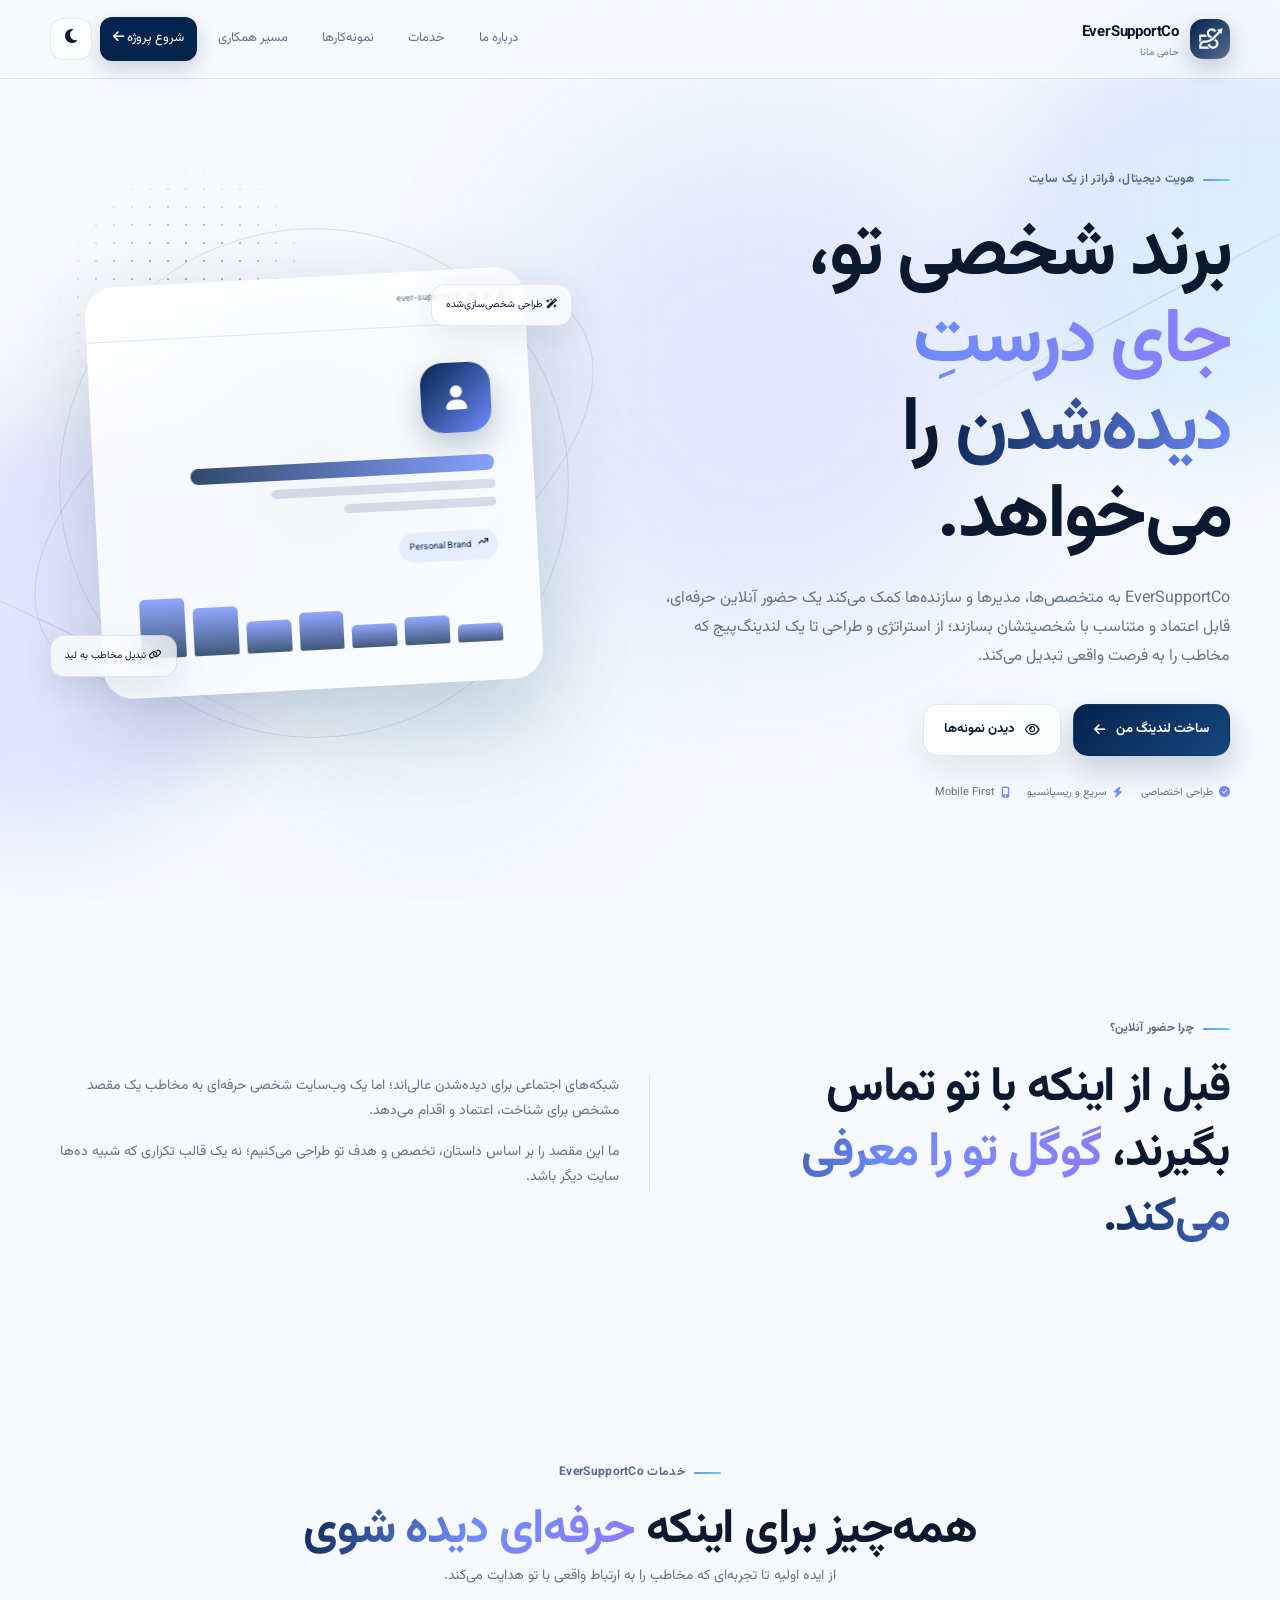
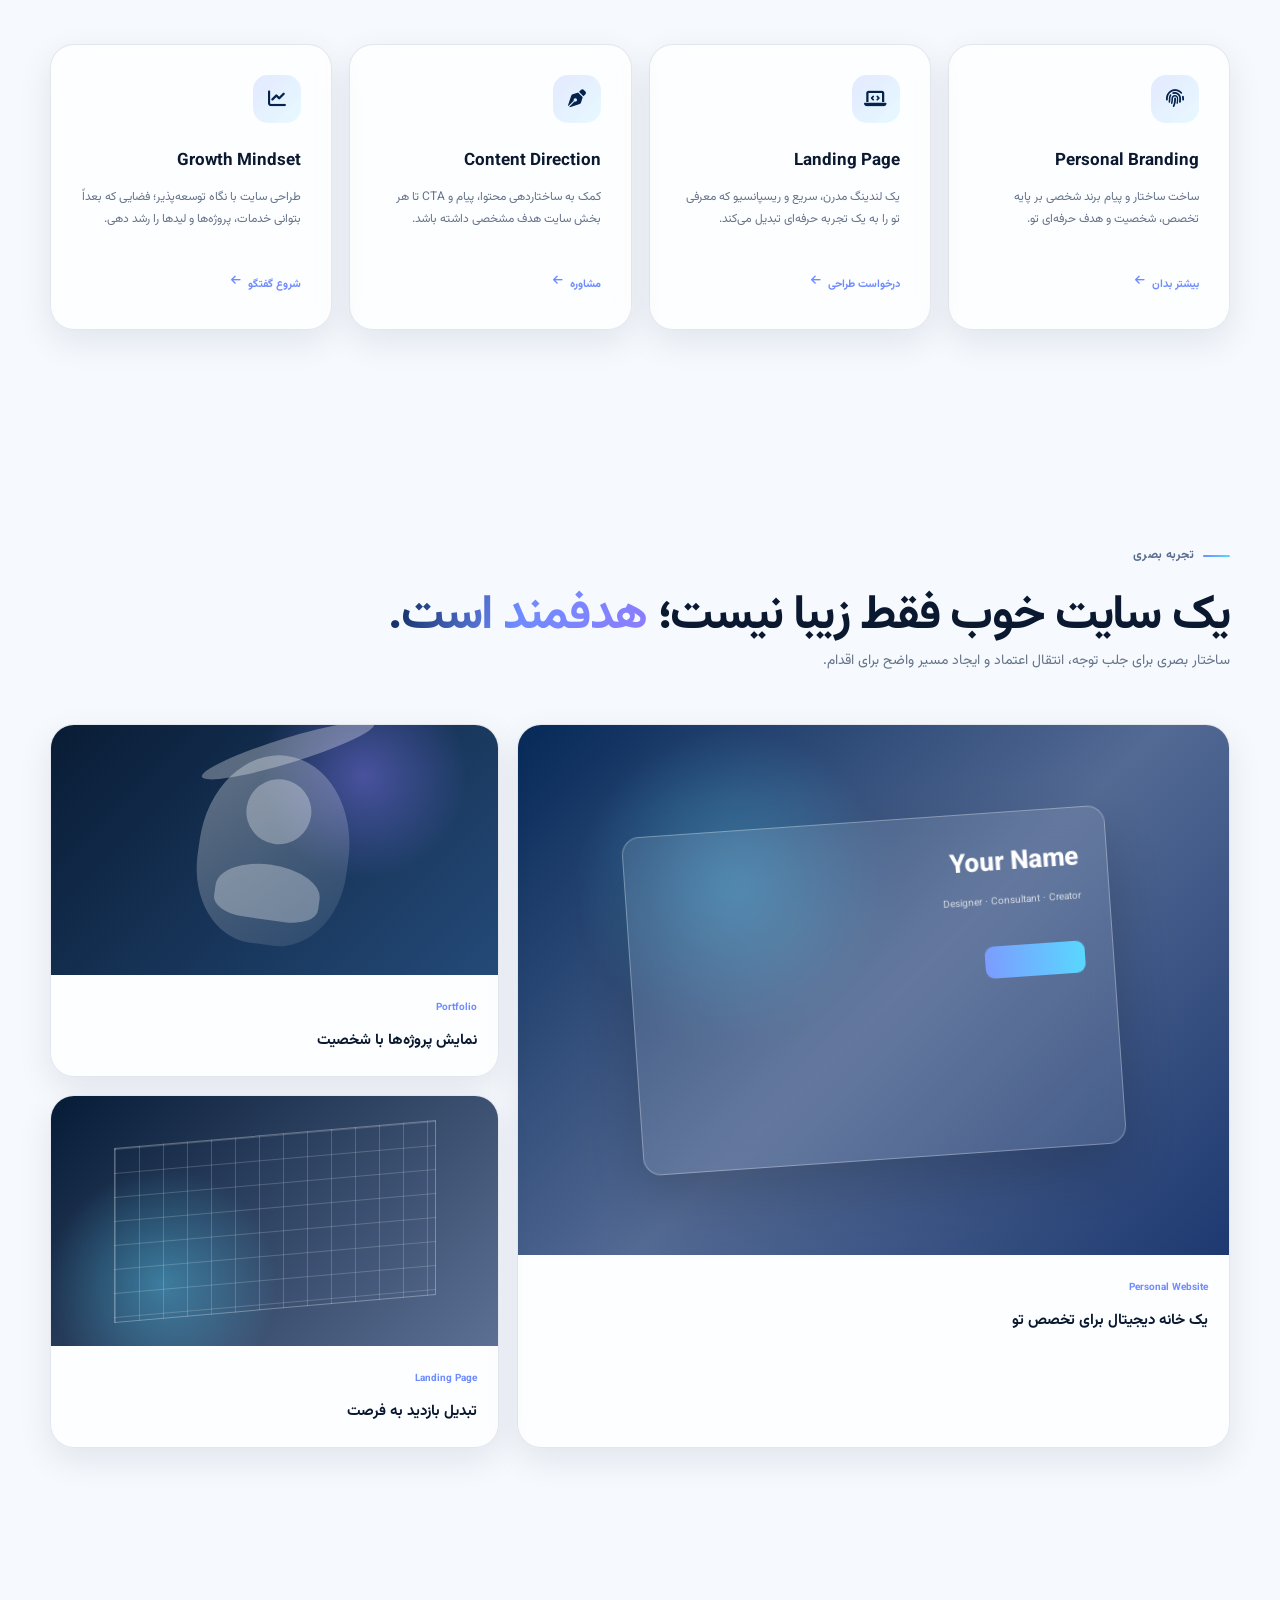
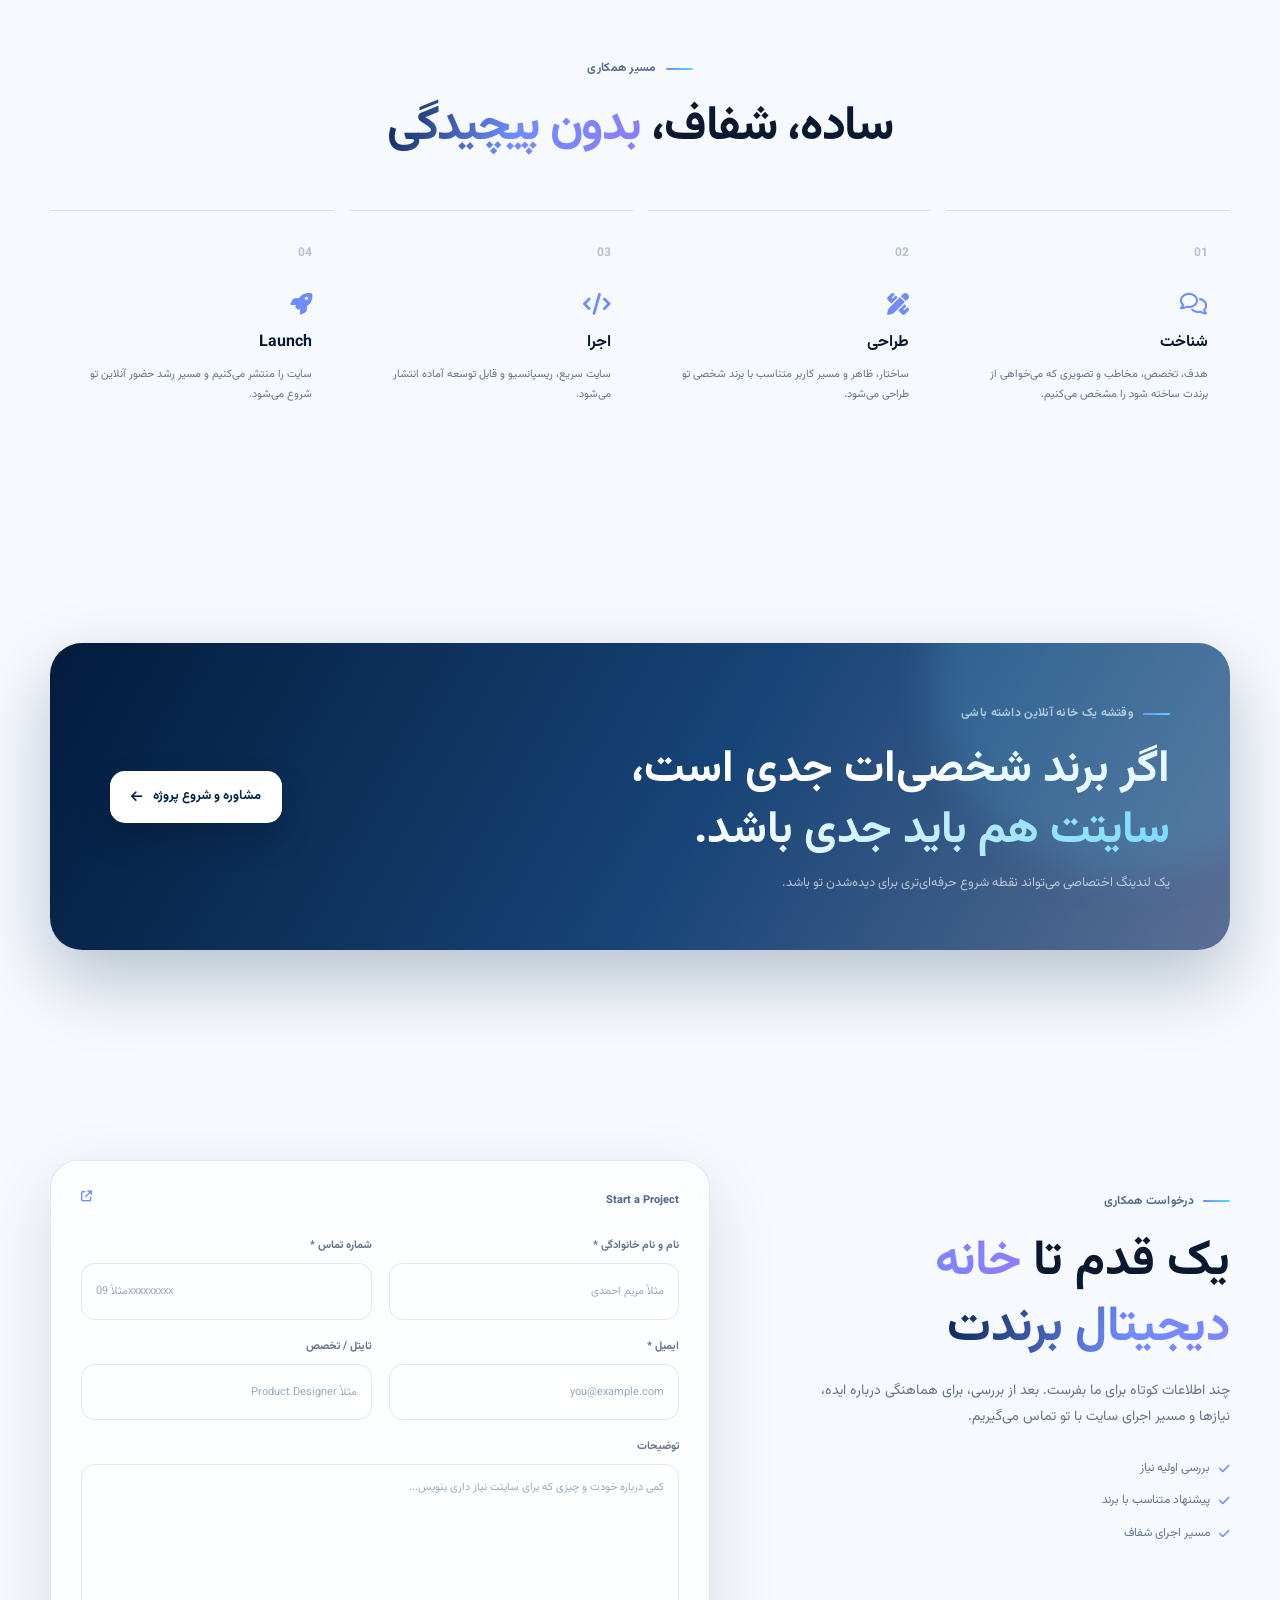
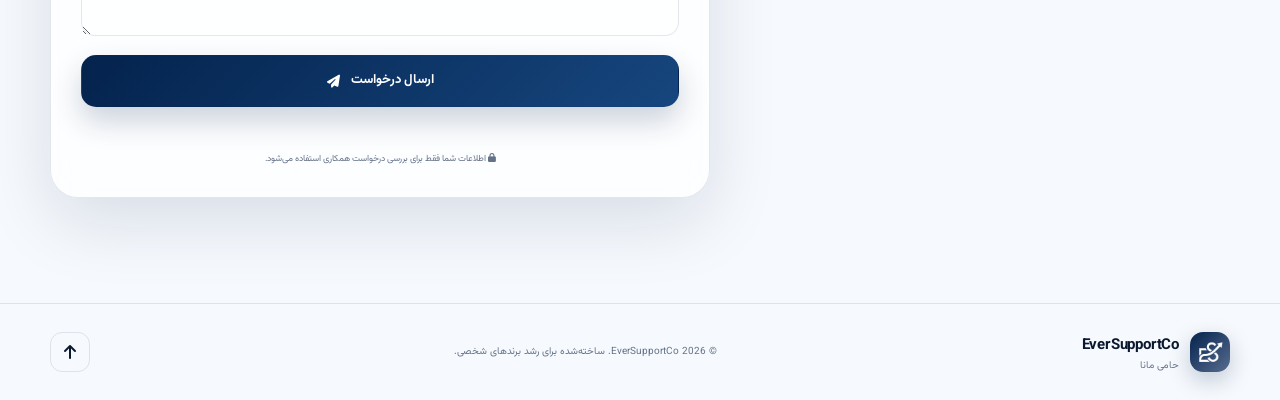
==== commit ef47c859: "adding logo in the header and footer" ====
--- a/index.html
+++ b/index.html
@@ -41,7 +41,10 @@
     <header class="site-header" id="top">
       <nav class="navbar container" aria-label="منوی اصلی">
         <a class="brand" href="#top" aria-label="EverSupportCo">
-          <span class="brand-mark"><i class="fa-solid fa-sparkles"></i></span>
+          <span class="brand-mark">
+            <img src="Public/logo.png" alt="" />
+          </span>
+
           <span>
             <strong>EverSupportCo</strong>
             <small>حامی مانا</small>
@@ -437,8 +440,13 @@
     <footer class="footer">
       <div class="container footer-inner">
         <div class="brand">
-          <span class="brand-mark"><i class="fa-solid fa-sparkles"></i></span>
-          <span><strong>EverSupportCo</strong><small>حامی مانا</small></span>
+          <span class="brand-mark">
+            <img src="Public/logo.png" alt="" />
+          </span>
+          <span>
+            <strong>EverSupportCo</strong>
+            <small>حامی مانا</small>
+          </span>
         </div>
         <p>
           © <span id="year"></span> EverSupportCo. ساخته‌شده برای رشد برندهای
--- a/style.css
+++ b/style.css
@@ -198,6 +198,13 @@
   background: linear-gradient(135deg, var(--navy), var(--slate));
   box-shadow: 0 8px 22px rgba(4, 35, 77, 0.22);
 }
+
+.brand-mark img {
+  width: 35px;
+  height: 35px;
+  object-fit: contain;
+  filter: brightness(0) invert(1);
+}
 .nav-links {
   display: flex;
   align-items: center;
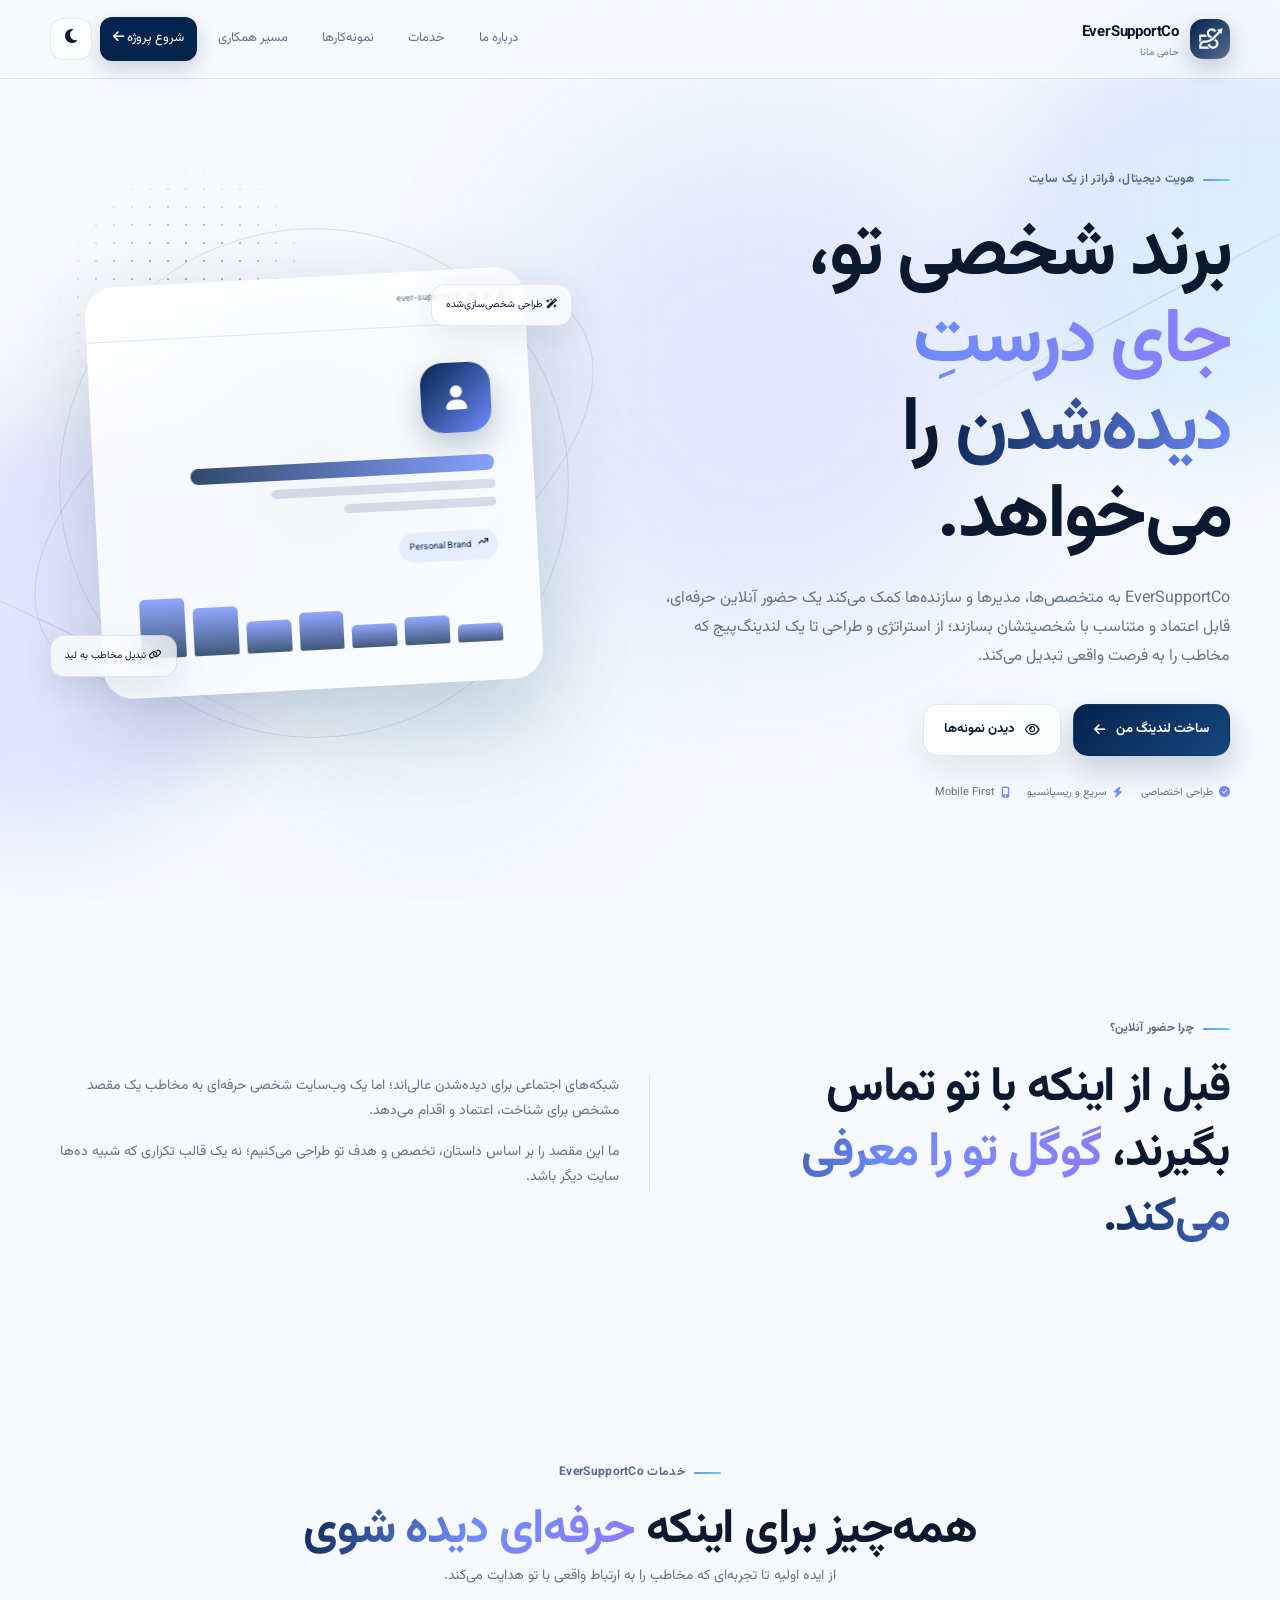
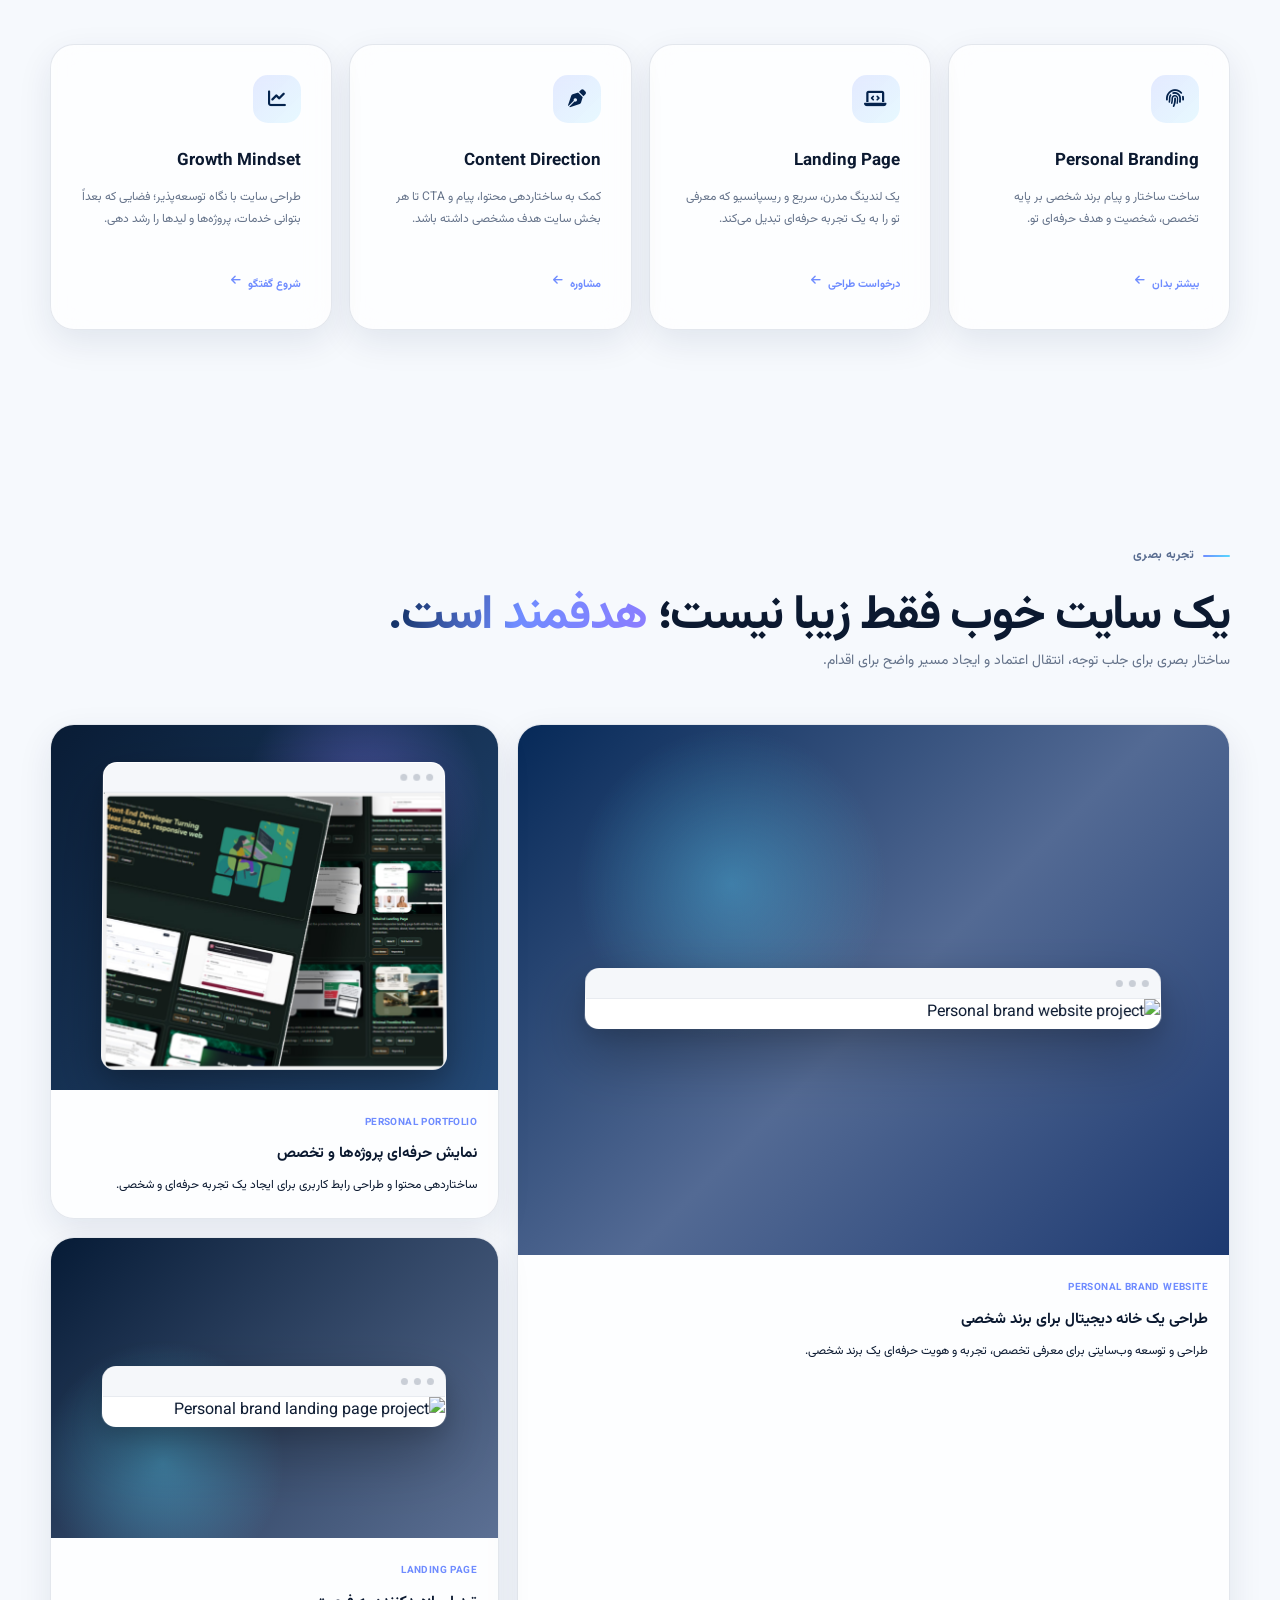
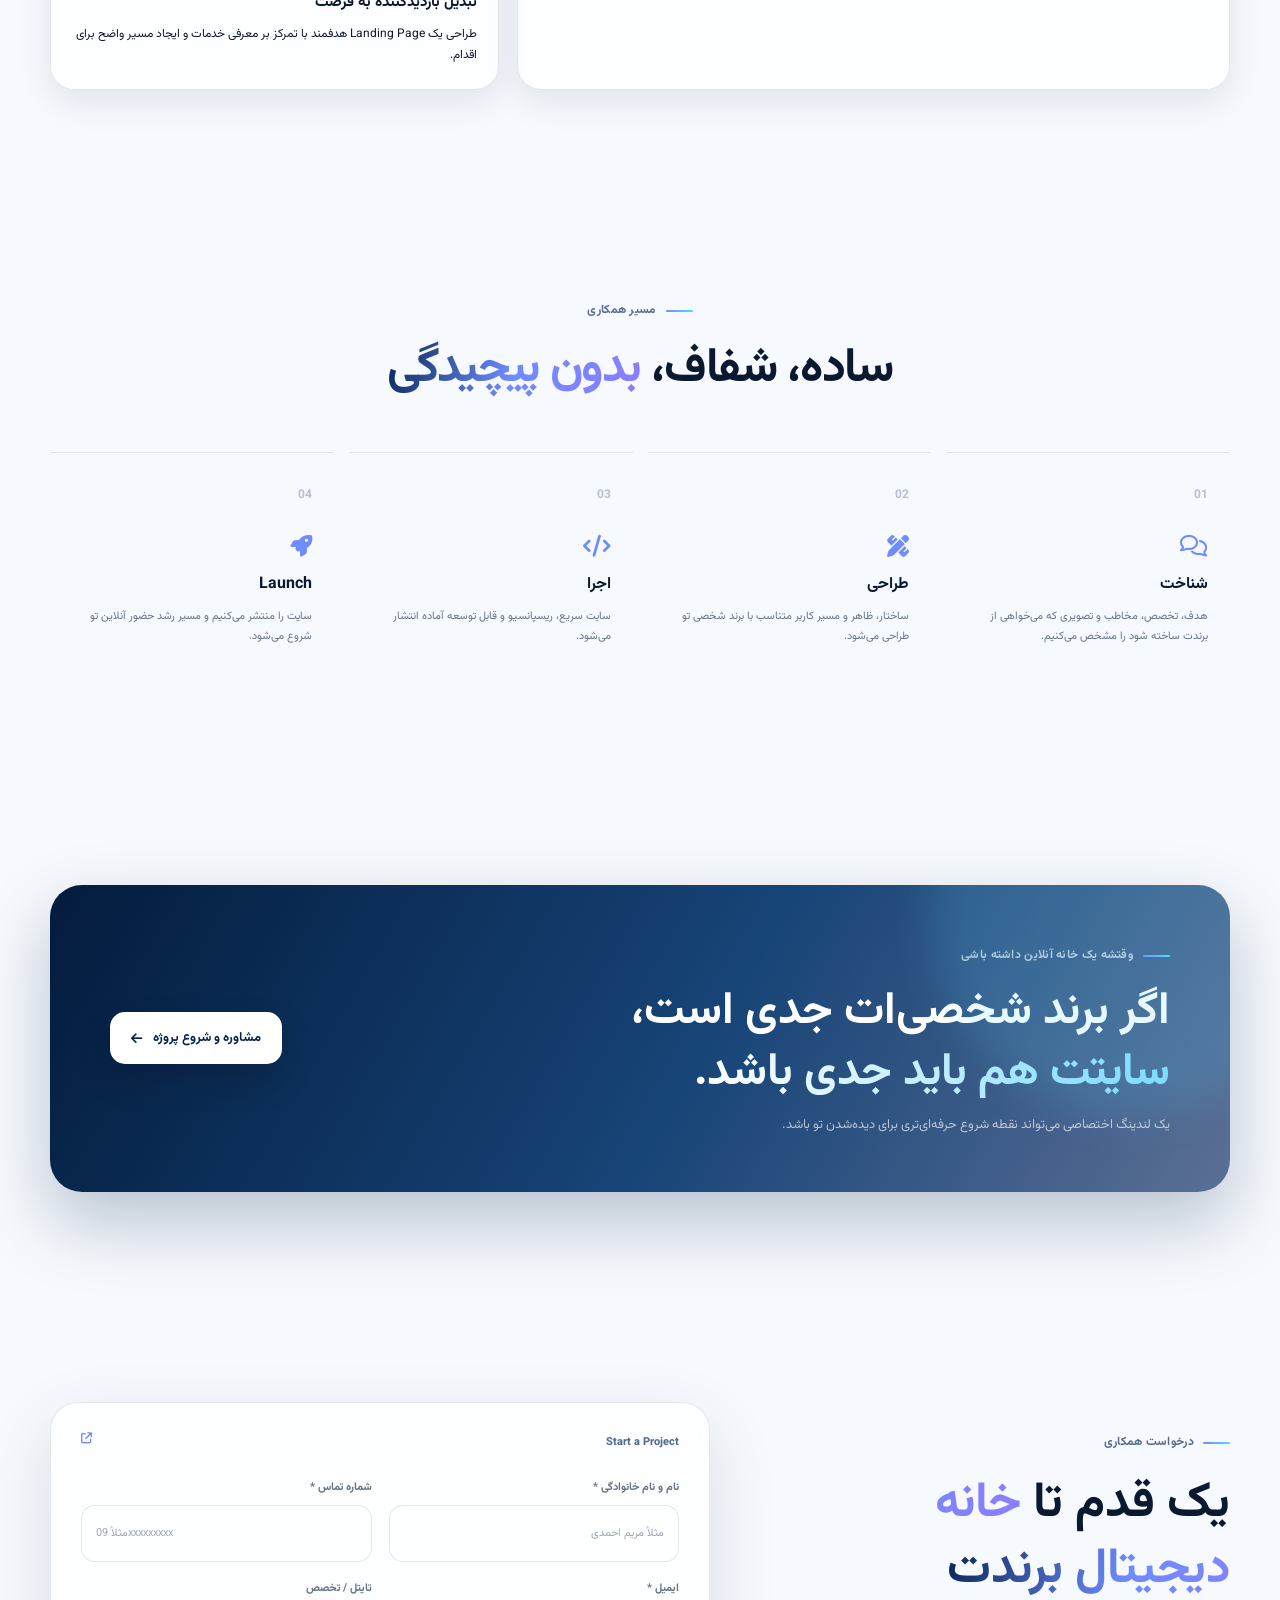
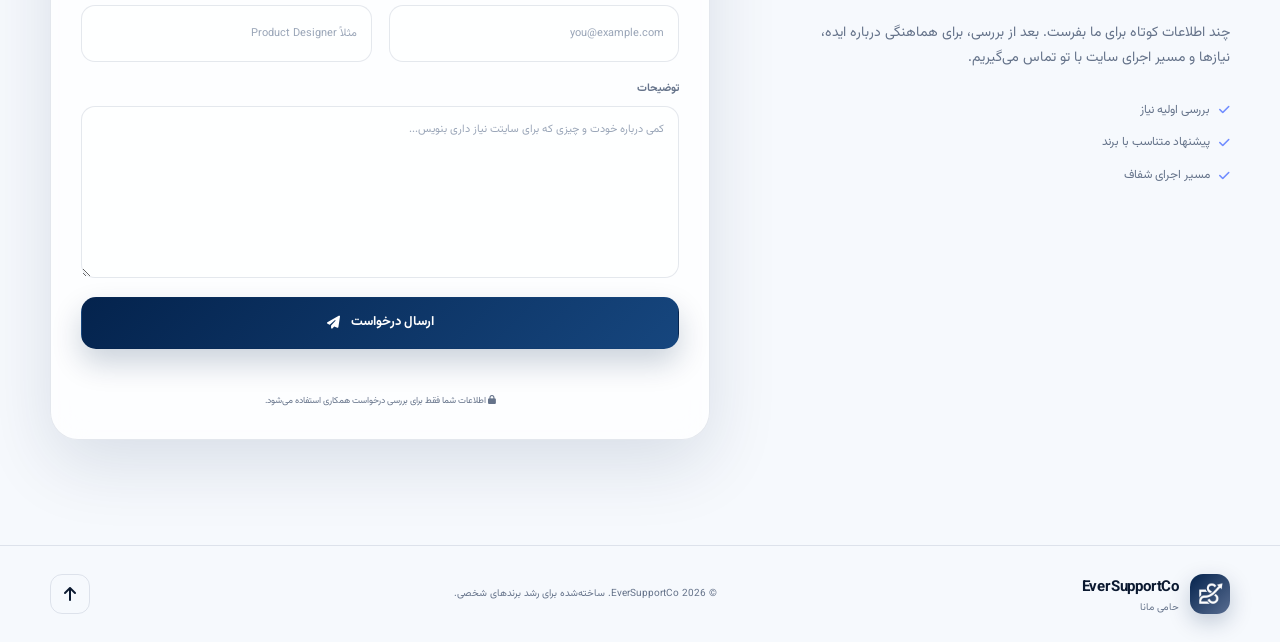
==== commit 5d2122dc: "adding a new landing as a work sample" ====
--- a/index.html
+++ b/index.html
@@ -38,7 +38,7 @@
       <span class="line line-two"></span>
     </div>
 
-    <header class="site-header" id="top">
+    <header class="site-header">
       <nav class="navbar container" aria-label="منوی اصلی">
         <a class="brand" href="#top" aria-label="EverSupportCo">
           <span class="brand-mark">
@@ -82,7 +82,7 @@
     <main>
       <section class="hero section container">
         <div class="hero-copy reveal">
-          <div class="eyebrow">
+          <div class="eyebrow" id="top">
             <span></span> هویت دیجیتال، فراتر از یک سایت
           </div>
           <h1>
@@ -238,50 +238,118 @@
           </div>
 
           <div class="work-grid">
+            <!-- ========================================
+       PROJECT 1 — LARGE
+       ======================================== -->
+
             <article class="work-card work-large reveal">
               <div class="work-image gradient-a">
                 <div class="work-overlay">
                   <i class="fa-solid fa-arrow-up-right-from-square"></i>
                 </div>
-                <div class="mini-window">
-                  <div class="mini-title">Your Name</div>
-                  <div class="mini-subtitle">
-                    Designer · Consultant · Creator
+
+                <div class="browser-mockup">
+                  <div class="browser-bar">
+                    <span class="browser-dot"></span>
+                    <span class="browser-dot"></span>
+                    <span class="browser-dot"></span>
                   </div>
-                  <div class="mini-button"></div>
+
+                  <div class="browser-screen">
+                    <img
+                      src="images/personal-brand-1.jpg"
+                      alt="Personal brand website project"
+                    />
+                  </div>
                 </div>
               </div>
+
               <div class="work-info">
-                <span>Personal Website</span>
-                <h3>یک خانه دیجیتال برای تخصص تو</h3>
-              </div>
-            </article>
+                <span>Personal Brand Website</span>
+
+                <h3>طراحی یک خانه دیجیتال برای برند شخصی</h3>
+
+                <p>
+                  طراحی و توسعه وب‌سایتی برای معرفی تخصص، تجربه و هویت حرفه‌ای
+                  یک برند شخصی.
+                </p>
+              </div>
+            </article>
+
+            <!-- ========================================
+       PROJECT 2
+       ======================================== -->
 
             <article class="work-card reveal">
-              <div class="work-image gradient-b">
-                <div class="work-overlay">
-                  <i class="fa-solid fa-arrow-up-right-from-square"></i>
+              <a href="http://itsmaedehskh.ir" target="_blank">
+                <div class="work-image gradient-b">
+                  <div class="work-overlay">
+                    <i class="fa-solid fa-arrow-up-right-from-square"></i>
+                  </div>
+
+                  <div class="browser-mockup">
+                    <div class="browser-bar">
+                      <span class="browser-dot"></span>
+                      <span class="browser-dot"></span>
+                      <span class="browser-dot"></span>
+                    </div>
+
+                    <div class="browser-screen">
+                      <img
+                        src="images/personal-brand-2.jpg"
+                        alt="Personal portfolio website project"
+                      />
+                    </div>
+                  </div>
                 </div>
-                <div class="abstract-profile">
-                  <span></span><span></span><span></span>
-                </div>
-              </div>
+              </a>
               <div class="work-info">
-                <span>Portfolio</span>
-                <h3>نمایش پروژه‌ها با شخصیت</h3>
-              </div>
-            </article>
+                <span>Personal Portfolio</span>
+
+                <h3>نمایش حرفه‌ای پروژه‌ها و تخصص</h3>
+
+                <p>
+                  ساختاردهی محتوا و طراحی رابط کاربری برای ایجاد یک تجربه
+                  حرفه‌ای و شخصی.
+                </p>
+              </div>
+            </article>
+
+            <!-- ========================================
+       PROJECT 3
+       ======================================== -->
 
             <article class="work-card reveal">
               <div class="work-image gradient-c">
                 <div class="work-overlay">
                   <i class="fa-solid fa-arrow-up-right-from-square"></i>
                 </div>
-                <div class="abstract-grid"></div>
-              </div>
+
+                <div class="browser-mockup">
+                  <div class="browser-bar">
+                    <span class="browser-dot"></span>
+                    <span class="browser-dot"></span>
+                    <span class="browser-dot"></span>
+                  </div>
+
+                  <div class="browser-screen">
+                    <img
+                      src="images/personal-brand-3.jpg"
+                      alt="Personal brand landing page project"
+                    />
+                  </div>
+                </div>
+              </div>
+
               <div class="work-info">
                 <span>Landing Page</span>
-                <h3>تبدیل بازدید به فرصت</h3>
+
+                <h3>تبدیل بازدیدکننده به فرصت</h3>
+
+                <p>
+                  طراحی یک Landing Page هدفمند با تمرکز بر معرفی خدمات و ایجاد
+                  مسیر واضح برای اقدام.
+                </p>
               </div>
             </article>
           </div>
--- a/style.css
+++ b/style.css
@@ -203,7 +203,8 @@
   width: 35px;
   height: 35px;
   object-fit: contain;
-  filter: brightness(0) invert(1);
+  display: block;
+  filter: brightness(0) saturate(100%) invert(1);
 }
 .nav-links {
   display: flex;
@@ -659,12 +660,21 @@
   gap: 11px;
 }
 
+/* ========================================
+   WORK / PORTFOLIO GRID
+   ======================================== */
+
 .work-grid {
   display: grid;
   grid-template-columns: 1.35fr 0.85fr;
   gap: 18px;
   margin-top: 50px;
 }
+
+/* ========================================
+   WORK CARD
+   ======================================== */
+
 .work-card {
   border: 1px solid var(--border);
   border-radius: var(--radius);
@@ -673,27 +683,52 @@
   box-shadow: var(--shadow-soft);
   transition: 0.3s ease;
 }
+
 .work-card:hover {
   transform: translateY(-7px);
   box-shadow: var(--shadow);
 }
+
+/* بزرگ‌ترین کارت */
+
 .work-large {
   grid-row: span 2;
 }
+
+/* ========================================
+   WORK IMAGE AREA
+   ======================================== */
+
 .work-image {
-  min-height: 250px;
+  min-height: 300px;
   position: relative;
   overflow: hidden;
-  display: grid;
-  place-items: center;
+
+  display: flex;
+  align-items: center;
+  justify-content: center;
+
+  padding: 28px;
+
   transition: 0.5s ease;
 }
+
+/* ارتفاع کارت بزرگ */
+
 .work-large .work-image {
   min-height: 530px;
 }
+
+/* Zoom بسیار ظریف هنگام Hover */
+
 .work-card:hover .work-image {
   transform: scale(1.015);
 }
+
+/* ========================================
+   BACKGROUND GRADIENTS
+   ======================================== */
+
 .gradient-a {
   background:
     radial-gradient(
@@ -703,6 +738,7 @@
     ),
     linear-gradient(135deg, #062958, #536a94 52%, #1d3970);
 }
+
 .gradient-b {
   background:
     radial-gradient(
@@ -712,6 +748,7 @@
     ),
     linear-gradient(135deg, #091c35, #244a78);
 }
+
 .gradient-c {
   background:
     radial-gradient(
@@ -721,107 +758,298 @@
     ),
     linear-gradient(135deg, #061b36, #5c7094);
 }
+
+/* ========================================
+   BROWSER MOCKUP
+   ======================================== */
+
+.browser-mockup {
+  width: 88%;
+  height: 82%;
+
+  border-radius: 14px;
+  overflow: hidden;
+
+  background: #ffffff;
+
+  border: 1px solid rgba(255, 255, 255, 0.4);
+
+  box-shadow:
+    0 25px 60px rgba(0, 0, 0, 0.28),
+    0 8px 20px rgba(0, 0, 0, 0.12);
+
+  transform: translateY(8px) perspective(900px) rotateX(2deg);
+
+  transition: 0.5s ease;
+
+  position: relative;
+  z-index: 2;
+}
+
+/* Hover روی Browser */
+
+.work-card:hover .browser-mockup {
+  transform: translateY(-5px) perspective(900px) rotateX(0deg) scale(1.015);
+}
+
+/* ========================================
+   BROWSER TOP BAR
+   ======================================== */
+
+.browser-bar {
+  height: 30px;
+
+  display: flex;
+  align-items: center;
+
+  gap: 6px;
+
+  padding: 0 11px;
+
+  background: rgba(245, 247, 250, 0.97);
+
+  border-bottom: 1px solid #e8ebf0;
+}
+
+/* سه نقطه مرورگر */
+
+.browser-dot {
+  width: 7px;
+  height: 7px;
+
+  border-radius: 50%;
+
+  background: #c9ced6;
+}
+
+/* ========================================
+   BROWSER SCREEN
+   ======================================== */
+
+.browser-screen {
+  width: 100%;
+  height: calc(100% - 30px);
+
+  overflow: hidden;
+
+  background: #ffffff;
+
+  position: relative;
+}
+
+/* تصویر سایت */
+
+.browser-screen img {
+  width: 100%;
+  height: auto;
+
+  display: block;
+
+  object-fit: cover;
+  object-position: top center;
+
+  transition: 0.5s ease;
+}
+
+/* Zoom خیلی ظریف عکس هنگام Hover */
+
+.work-card:hover .browser-screen img {
+  transform: scale(1.02);
+}
+
+/* ========================================
+   OVERLAY
+   ======================================== */
+
 .work-overlay {
   position: absolute;
+
   inset: 0;
+
   display: grid;
   place-items: center;
+
   background: rgba(4, 35, 77, 0.28);
+
   color: white;
+
   opacity: 0;
-  transition: 0.3s;
-}
+
+  transition: 0.3s ease;
+
+  z-index: 5;
+
+  pointer-events: none;
+}
+
 .work-card:hover .work-overlay {
   opacity: 1;
 }
-.mini-window {
-  width: 68%;
-  height: 64%;
-  border-radius: 18px;
-  background: rgba(255, 255, 255, 0.1);
-  border: 1px solid rgba(255, 255, 255, 0.3);
-  backdrop-filter: blur(16px);
-  padding: 28px;
-  color: white;
-  transform: rotate(-4deg);
-  box-shadow: 0 25px 60px rgba(0, 0, 0, 0.2);
-}
-.mini-title {
-  font-size: 26px;
-  font-weight: 800;
-}
-.mini-subtitle {
-  font-size: 10px;
-  opacity: 0.72;
-  margin-top: 5px;
-  direction: ltr;
-  text-align: right;
-}
-.mini-button {
-  width: 100px;
-  height: 32px;
-  border-radius: 9px;
-  margin-top: 35px;
-  background: linear-gradient(90deg, #7c9cff, #59d7ff);
-}
-.abstract-profile {
-  width: 150px;
-  height: 190px;
-  border-radius: 50% 50% 42% 42%;
-  background: linear-gradient(
-    135deg,
-    rgba(255, 255, 255, 0.35),
-    rgba(255, 255, 255, 0.06)
-  );
-  position: relative;
-  transform: rotate(8deg);
-}
-.abstract-profile span {
-  position: absolute;
+
+/* آیکون داخل Overlay */
+
+.work-overlay i {
+  width: 48px;
+  height: 48px;
+
+  display: grid;
+  place-items: center;
+
   border-radius: 50%;
-  background: rgba(255, 255, 255, 0.3);
-}
-.abstract-profile span:nth-child(1) {
-  width: 65px;
-  height: 65px;
-  top: 24px;
-  left: 42px;
-}
-.abstract-profile span:nth-child(2) {
-  width: 105px;
-  height: 55px;
-  bottom: 25px;
-  left: 22px;
-  border-radius: 50% 50% 30% 30%;
-}
-.abstract-profile span:nth-child(3) {
-  width: 180px;
-  height: 25px;
-  top: -18px;
-  left: -15px;
-  transform: rotate(-25deg);
-}
-.abstract-grid {
-  width: 72%;
-  height: 70%;
-  border: 1px solid rgba(255, 255, 255, 0.3);
-  background-image:
-    linear-gradient(rgba(255, 255, 255, 0.18) 1px, transparent 1px),
-    linear-gradient(90deg, rgba(255, 255, 255, 0.18) 1px, transparent 1px);
-  background-size: 24px 24px;
-  transform: skewY(-5deg);
-}
+
+  background: rgba(255, 255, 255, 0.16);
+
+  border: 1px solid rgba(255, 255, 255, 0.35);
+
+  backdrop-filter: blur(10px);
+
+  font-size: 16px;
+
+  box-shadow: 0 10px 30px rgba(0, 0, 0, 0.18);
+
+  transition: 0.3s ease;
+}
+
+.work-card:hover .work-overlay i {
+  transform: scale(1.08);
+}
+
+/* ========================================
+   WORK INFO
+   ======================================== */
+
 .work-info {
   padding: 18px 21px 22px;
 }
+
+/* دسته‌بندی پروژه */
+
 .work-info span {
   font-size: 10px;
+
   color: var(--accent);
+
   font-weight: 700;
-}
+
+  letter-spacing: 0.4px;
+
+  text-transform: uppercase;
+}
+
+/* عنوان پروژه */
+
 .work-info h3 {
   font-size: 15px;
+
   margin-top: 5px;
+
+  line-height: 1.7;
+}
+
+/* توضیحات پروژه */
+
+.work-info p {
+  margin-top: 8px;
+
+  font-size: 12px;
+
+  line-height: 1.8;
+
+  color: var(--text-muted);
+}
+
+/* ========================================
+   RESPONSIVE
+   ======================================== */
+
+/* تبلت */
+
+@media (max-width: 900px) {
+  .work-grid {
+    grid-template-columns: 1fr 1fr;
+    gap: 15px;
+  }
+
+  .work-large {
+    grid-row: auto;
+    grid-column: 1 / -1;
+  }
+
+  .work-large .work-image {
+    min-height: 400px;
+  }
+
+  .browser-mockup {
+    width: 88%;
+    height: 82%;
+  }
+}
+
+/* موبایل */
+
+@media (max-width: 600px) {
+  .work-grid {
+    grid-template-columns: 1fr;
+    gap: 16px;
+    margin-top: 35px;
+  }
+
+  .work-large {
+    grid-column: auto;
+    grid-row: auto;
+  }
+
+  .work-image,
+  .work-large .work-image {
+    min-height: 300px;
+    padding: 20px;
+  }
+
+  .browser-mockup {
+    width: 94%;
+    height: 82%;
+    border-radius: 12px;
+  }
+
+  .browser-bar {
+    height: 26px;
+    padding: 0 9px;
+  }
+
+  .browser-dot {
+    width: 6px;
+    height: 6px;
+  }
+
+  .browser-screen {
+    height: calc(100% - 26px);
+  }
+
+  .work-info {
+    padding: 16px 18px 20px;
+  }
+
+  .work-info h3 {
+    font-size: 14px;
+  }
+
+  .work-info p {
+    font-size: 11px;
+  }
+}
+
+/* موبایل خیلی کوچک */
+
+@media (max-width: 400px) {
+  .work-image,
+  .work-large .work-image {
+    min-height: 270px;
+    padding: 16px;
+  }
+
+  .browser-mockup {
+    width: 96%;
+  }
 }
 
 .process-grid {
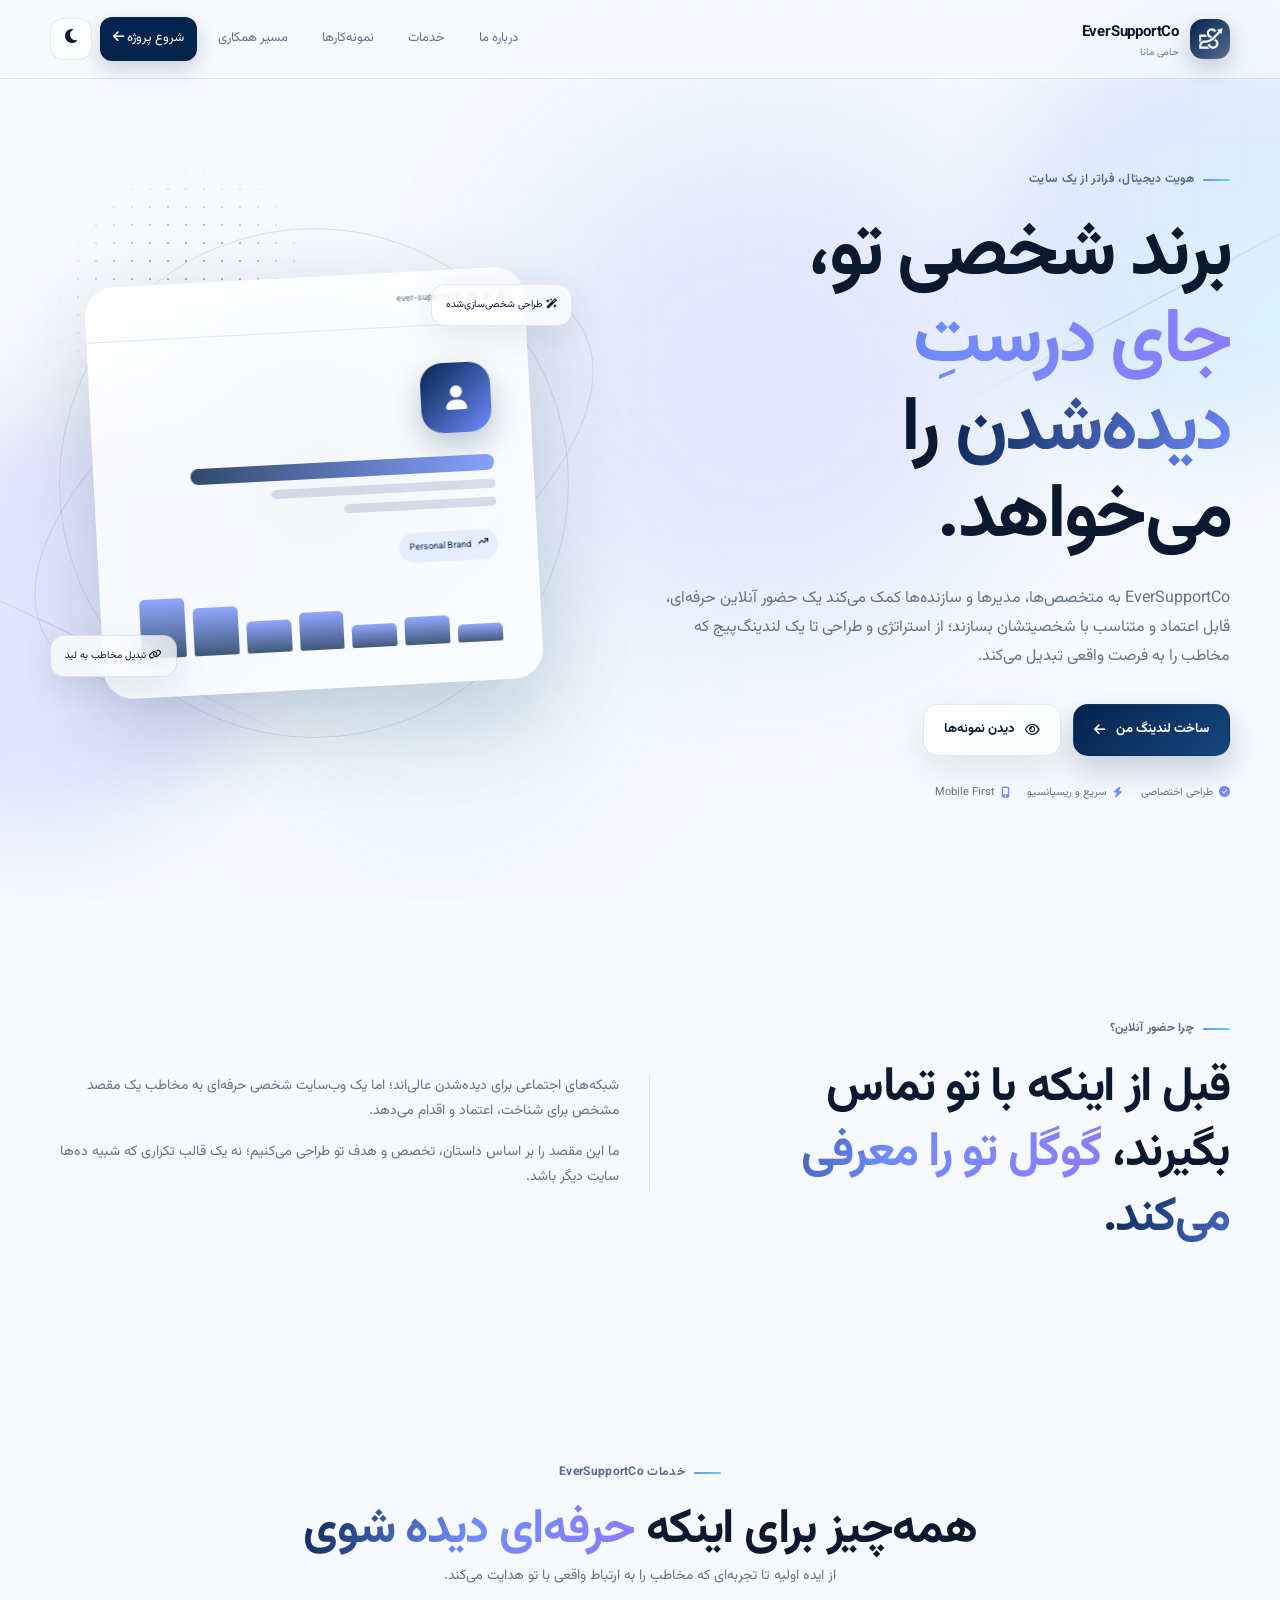
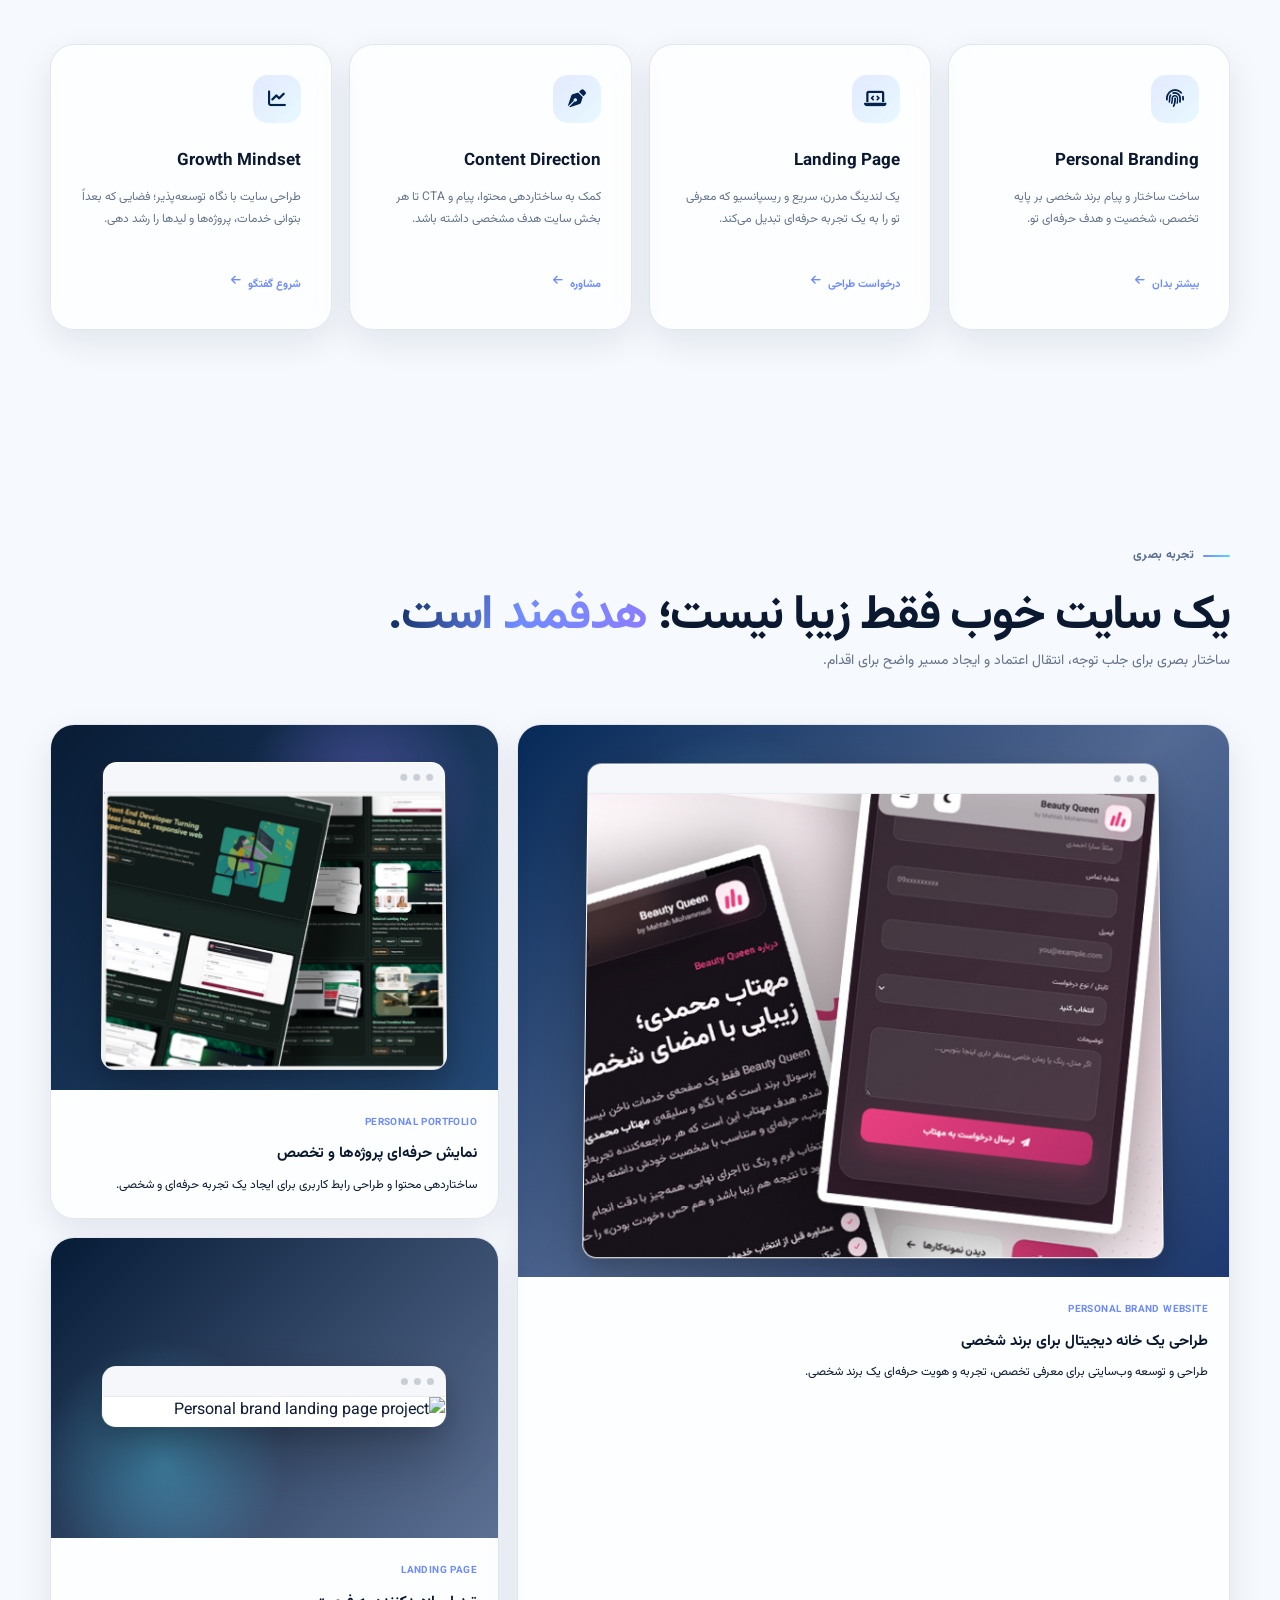
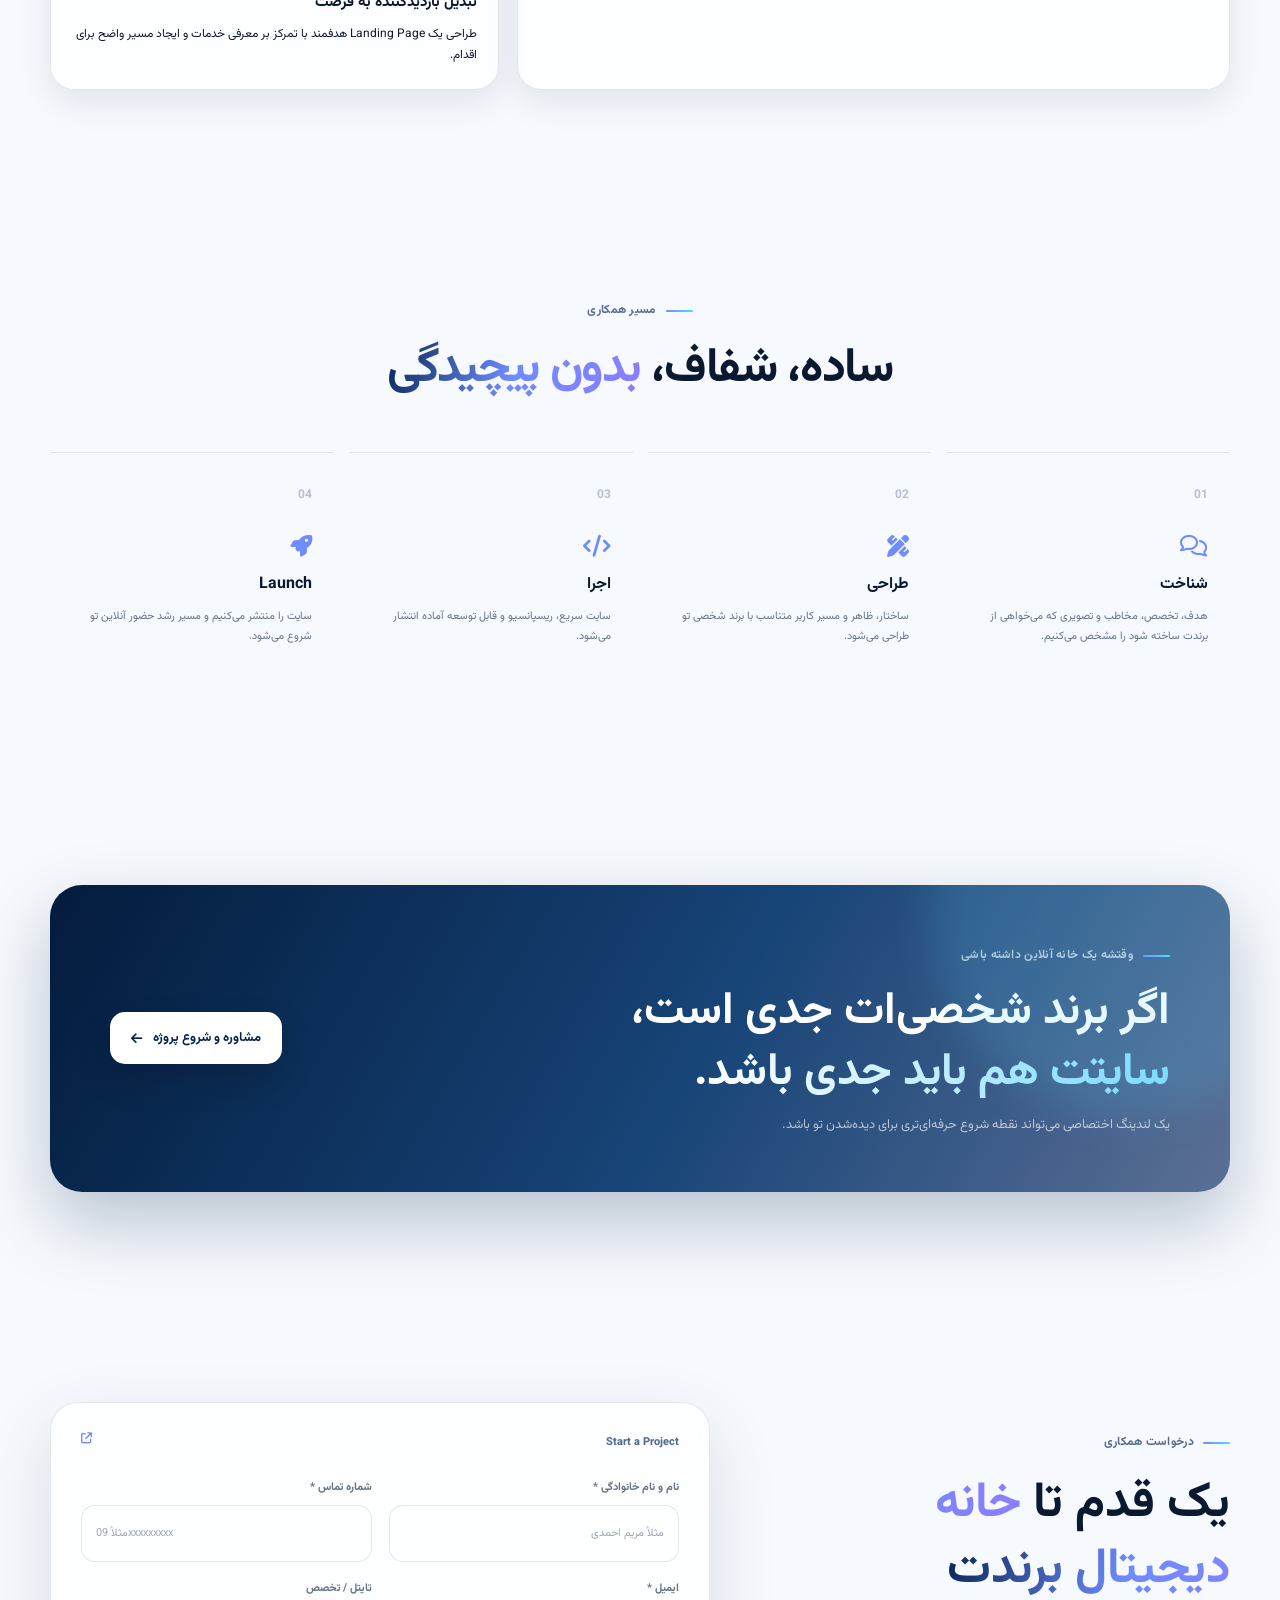
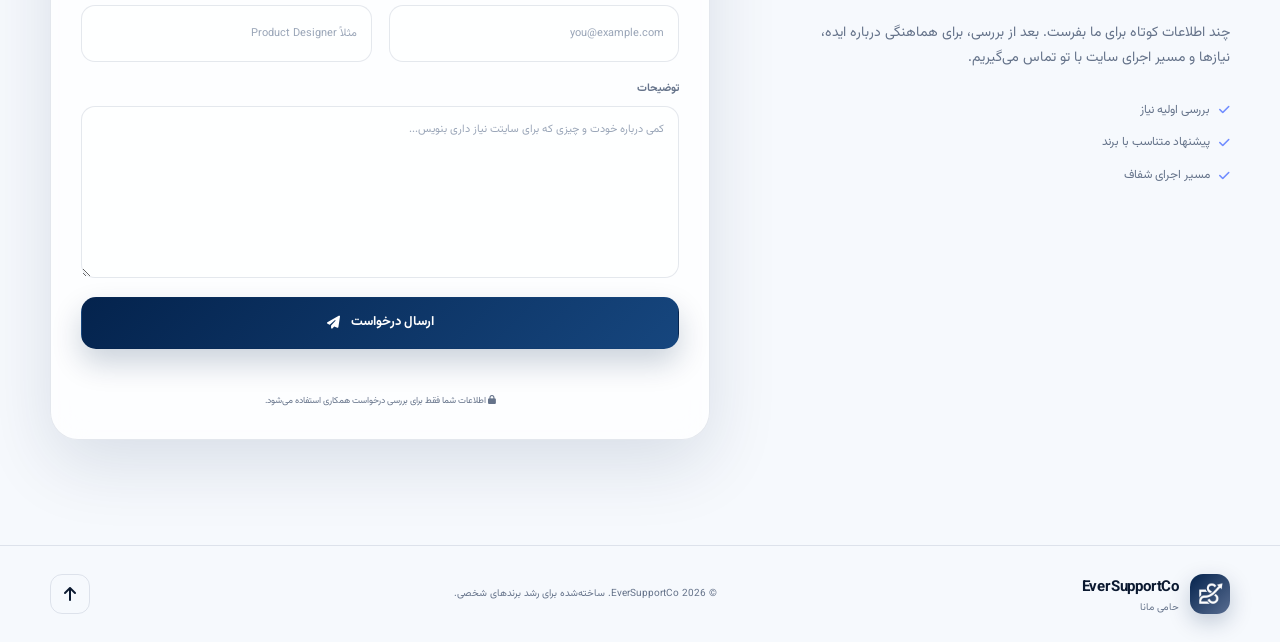
==== commit 12db92d1: "uploading second landing page" ====
--- a/index.html
+++ b/index.html
@@ -243,6 +243,10 @@
        ======================================== -->
 
             <article class="work-card work-large reveal">
+              <a
+                href="https://maedehskh80.github.io/BeautyQueenLanding"
+                target="_blank"
+              ></a>
               <div class="work-image gradient-a">
                 <div class="work-overlay">
                   <i class="fa-solid fa-arrow-up-right-from-square"></i>
